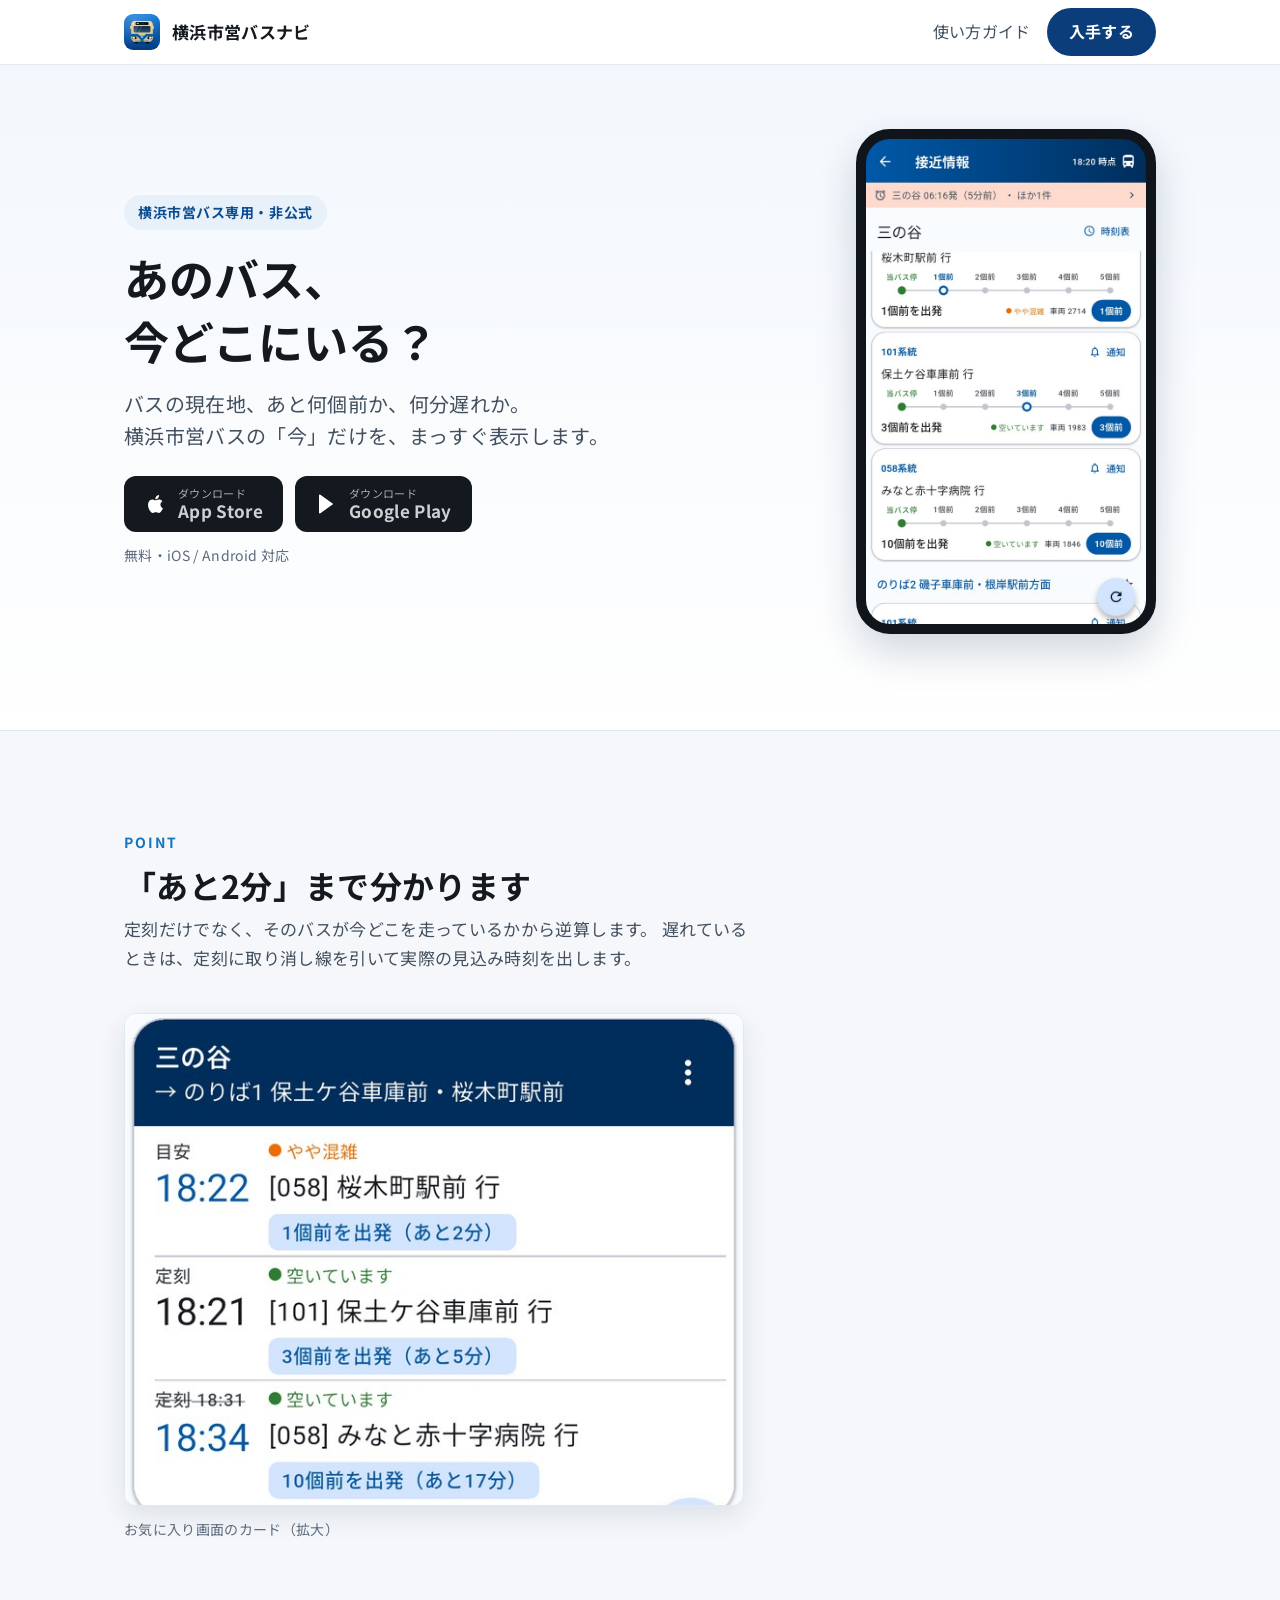
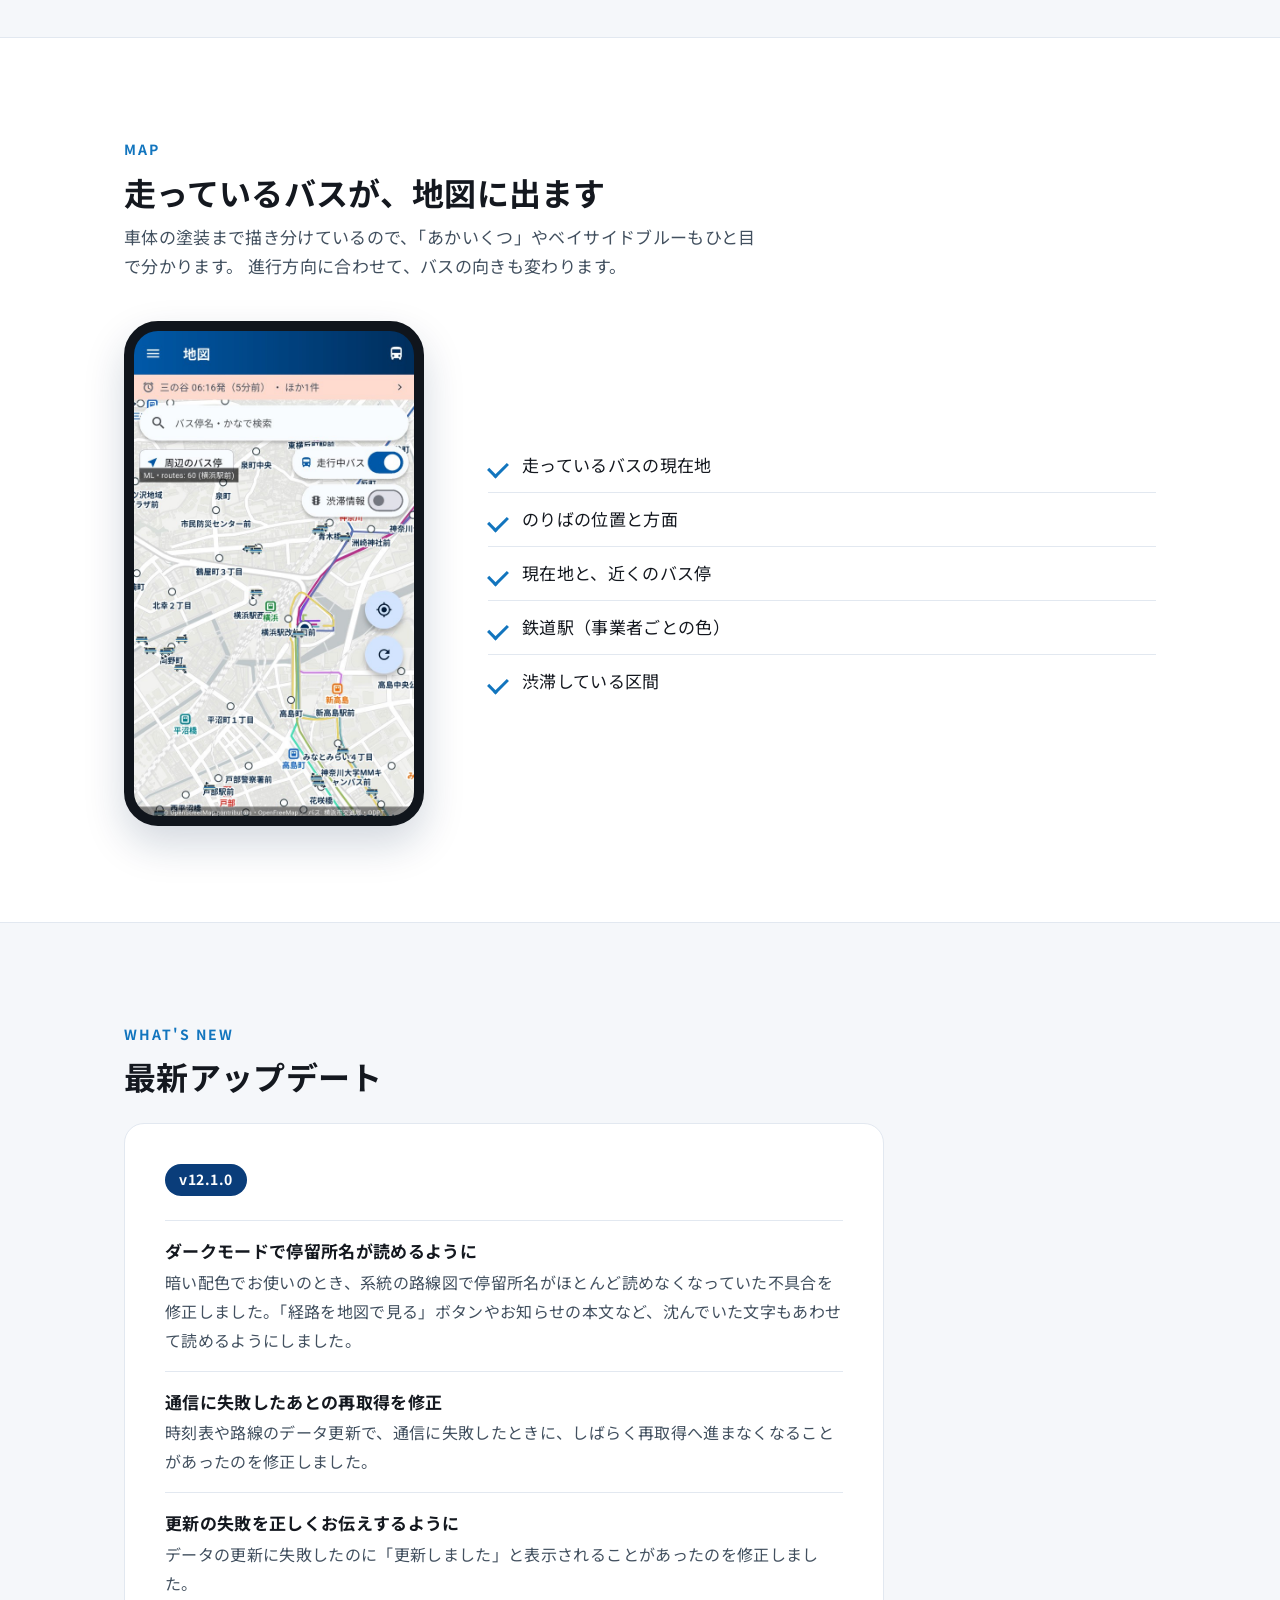
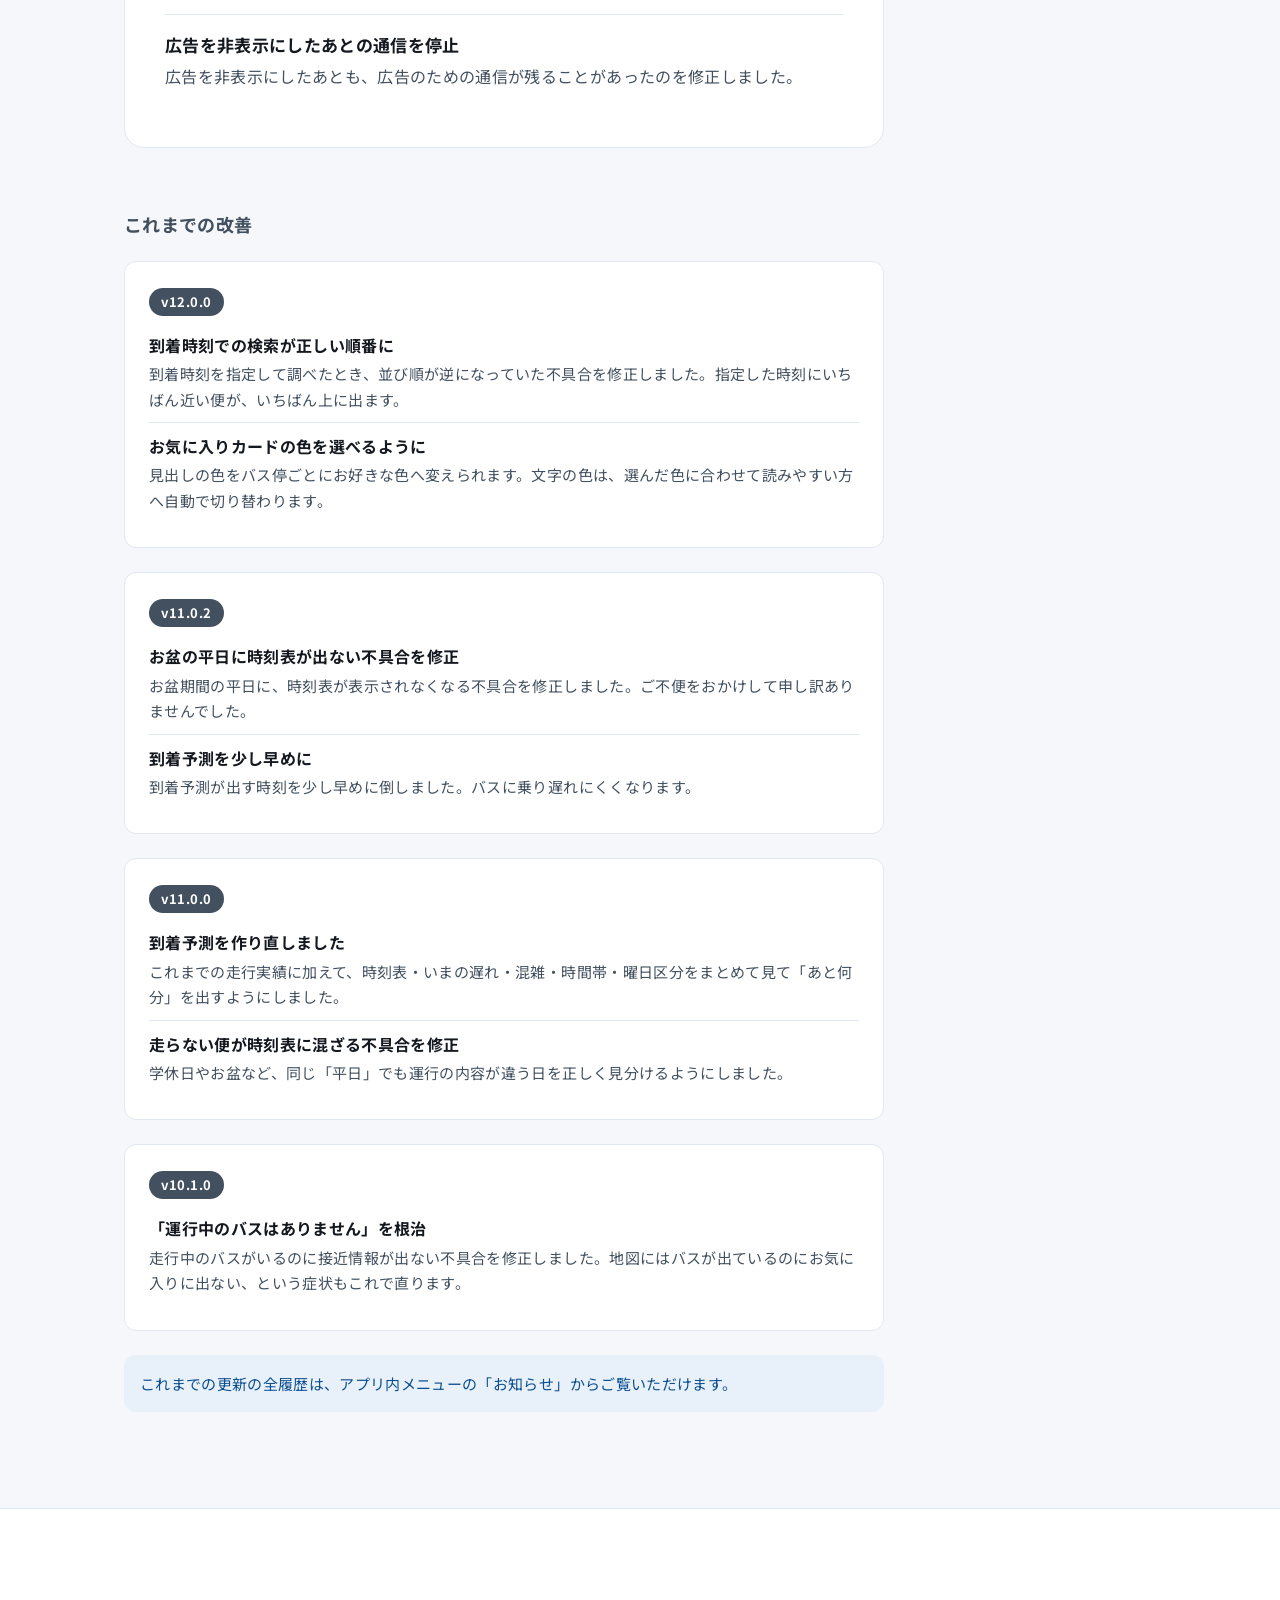
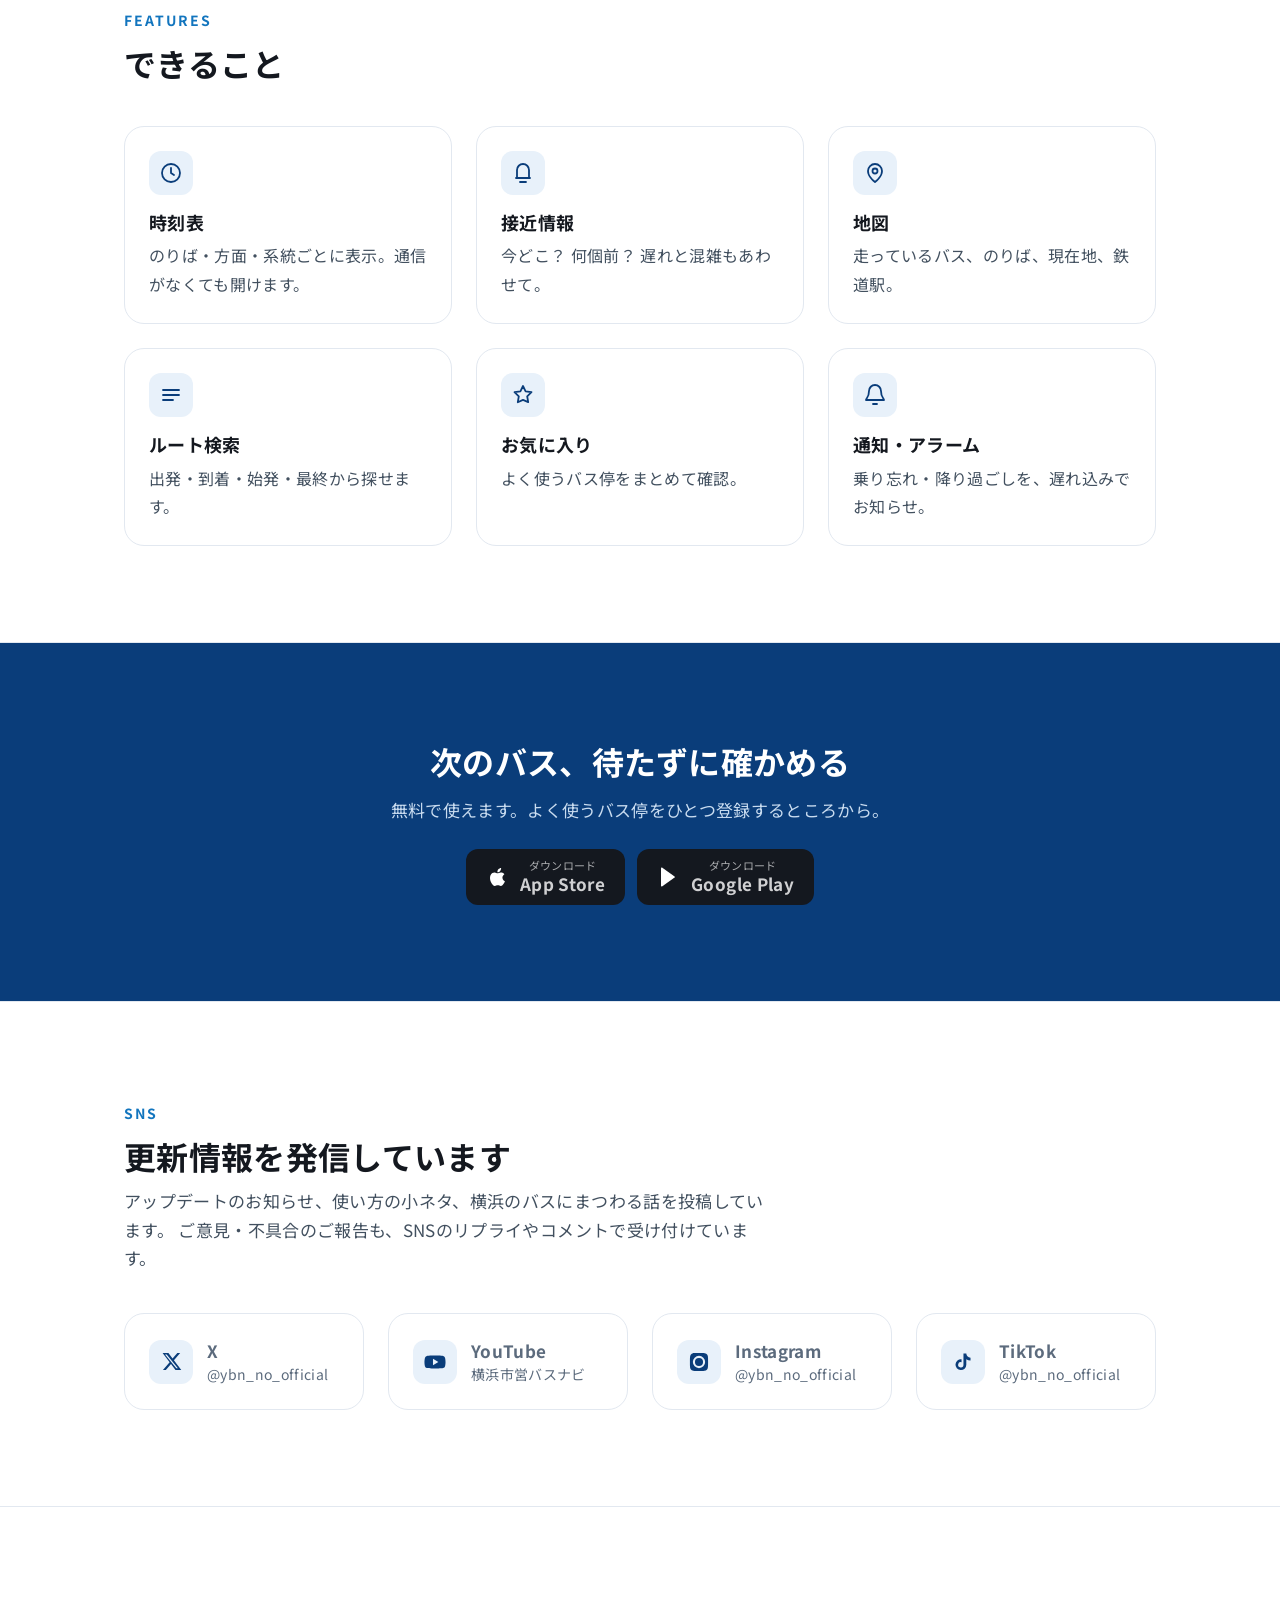
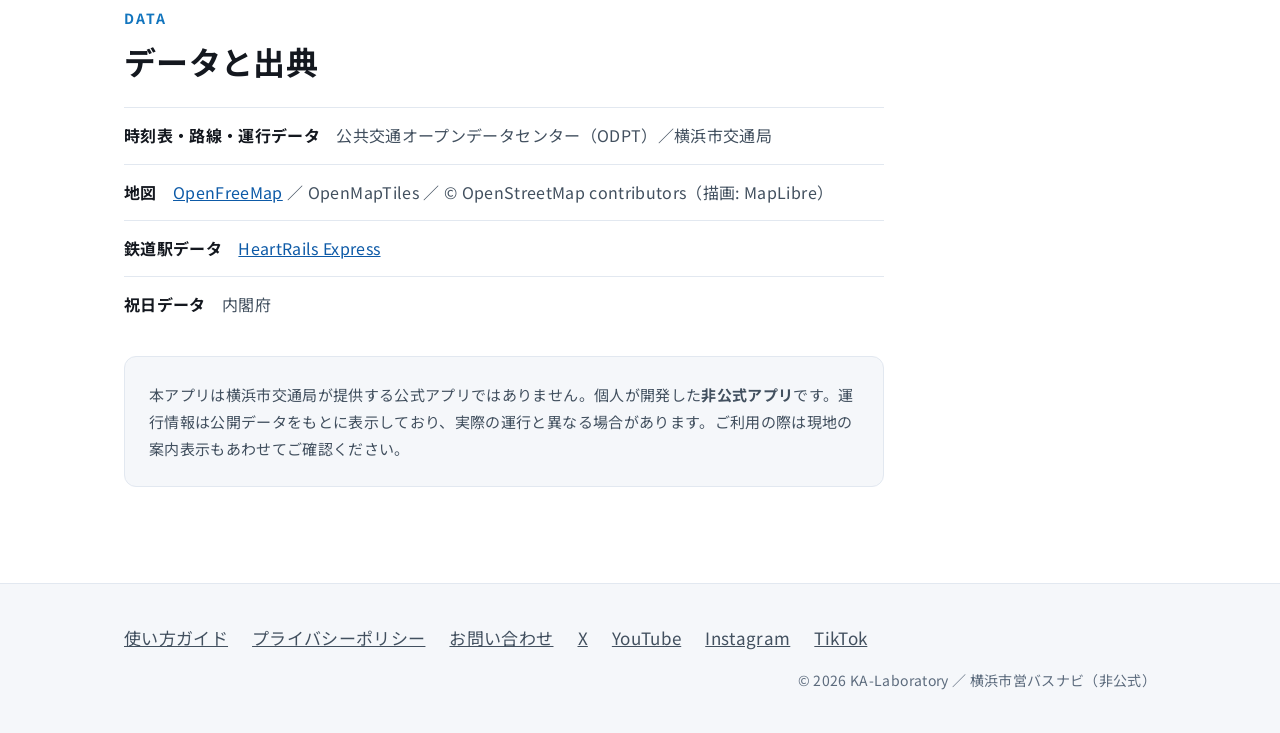
==== index.html @ 85138108 "12.1.0 のお知らせとサイトを更新 - news.json: 12.1.0 のお知らせを追加（id=2026082501）   ダークモードで系統路線図の停留所名が読めなかった件、   通信失敗後" ====
<!DOCTYPE html>
<html lang="ja">
<head>
<meta charset="utf-8">
<meta name="viewport" content="width=device-width, initial-scale=1">
<title>横浜市営バスナビ（非公式）｜時刻表・接近情報・ルート検索</title>
<meta name="description" content="横浜市営バスに特化した非公式バスナビ。バスが今どこにいるか、あと何個前か、何分遅れかがひと目で分かります。時刻表・接近情報・ルート検索・地図・通知。iOS / Android 対応・無料。">
<meta name="theme-color" content="#0a3d7a">
<meta property="og:type" content="website">
<meta property="og:title" content="横浜市営バスナビ（非公式）">
<meta property="og:description" content="バスが今どこにいるか、あと何個前か、何分遅れか。横浜市営バスに特化した非公式バスナビ。">
<meta property="og:image" content="https://ka-laboratory.github.io/icon.png">
<meta property="og:url" content="https://ka-laboratory.github.io/">
<meta name="twitter:card" content="summary_large_image">
<meta name="twitter:site" content="@ybn_no_official">
<meta name="twitter:title" content="横浜市営バスナビ（非公式）">
<meta name="twitter:description" content="バスが今どこにいるか、あと何個前か、何分遅れか。横浜市営バスに特化した非公式バスナビ。">
<meta name="twitter:image" content="https://ka-laboratory.github.io/icon.png">
<link rel="icon" href="icon.png">
<link rel="preconnect" href="https://fonts.googleapis.com">
<link rel="preconnect" href="https://fonts.gstatic.com" crossorigin>
<link href="https://fonts.googleapis.com/css2?family=Noto+Sans+JP:wght@400;700&display=swap" rel="stylesheet">
<style>
:root{
  --navy:#0a3d7a; --navy-d:#062a56; --blue:#1275be; --blue-l:#e8f1fa;
  --cream:#ecdeb6; --amber:#c47a10;
  /* --ink-3 は 14px の補助テキストに使う。#6b7a8c だと薄い背景の上で
     コントラスト比 4.09〜4.39 にしかならず WCAG AA(4.5:1) を満たさなかった。 */
  --ink:#14181f; --ink-2:#42505f; --ink-3:#5c6b7d;
  --bg:#ffffff; --bg-2:#f5f7fa; --line:#e2e8f0;
  --s1:8px; --s2:16px; --s3:24px; --s4:40px; --s5:64px; --s6:96px;
  --r:12px; --r-lg:20px;
  --wrap:1080px;
}
*{box-sizing:border-box;}
html{-webkit-text-size-adjust:100%;}
body{
  margin:0; background:var(--bg); color:var(--ink);
  font-family:'Noto Sans JP',-apple-system,BlinkMacSystemFont,'Hiragino Sans','Yu Gothic UI',sans-serif;
  font-size:17px; line-height:1.7; letter-spacing:.02em;
  font-feature-settings:'palt' 0;
}
img{max-width:100%; height:auto; display:block;}
a{color:#0d5aa7;}
.wrap{max-width:var(--wrap); margin-inline:auto; padding-inline:var(--s3);}
.skip{position:absolute; left:-9999px;}
.skip:focus{left:8px; top:8px; z-index:99; background:#fff; padding:12px 16px; border-radius:8px;}

h1,h2,h3{line-height:1.4; letter-spacing:.01em; margin:0;}
h2{font-size:32px;}
h3{font-size:20px; letter-spacing:.02em;}
p{margin:0;}
.lede{color:var(--ink-2); font-size:17px;}
.eyebrow{
  display:inline-block; font-size:14px; font-weight:700; letter-spacing:.14em;
  color:var(--blue); margin-bottom:var(--s1);
}
section{padding-block:var(--s6);}
section+section{border-top:1px solid var(--line);}

/* header */
.bar{
  position:sticky; top:0; z-index:50; background:rgba(255,255,255,.92);
  backdrop-filter:saturate(180%) blur(12px); border-bottom:1px solid var(--line);
}
.bar .wrap{display:flex; align-items:center; gap:12px; height:64px;}
.bar img{width:36px; height:36px; border-radius:9px;}
.bar b{font-size:17px; letter-spacing:.02em;}
.bar nav{margin-left:auto; display:flex; align-items:center; gap:var(--s2);}
/* :not(.btn) が要る。これが無いと `.bar nav a`（詳細度0,1,2）が
   `.btn`（0,1,0）に勝ってしまい、ボタンの文字が灰色になって
   濃紺の上でコントラスト比1.6:1まで落ちる（読めない＝無効に見える）。 */
.bar nav a:not(.btn){color:var(--ink-2); text-decoration:none; font-size:16px;}
.bar nav a:not(.btn):hover{text-decoration:underline;}
.btn{
  display:inline-flex; align-items:center; justify-content:center; gap:8px;
  min-height:48px; padding:0 22px; border-radius:999px;
  background:var(--navy); color:#fff; text-decoration:none;
  font-weight:700; font-size:16px; letter-spacing:.02em;
}
.btn:hover{background:var(--navy-d);}
.btn.ghost{background:#fff; color:var(--navy); border:2px solid var(--navy);}
.btn.ghost:hover{background:var(--blue-l);}

/* hero */
.hero{background:linear-gradient(180deg,#f3f7fc 0%,#ffffff 100%); padding-block:var(--s5) var(--s6);}
.hero .wrap{display:grid; grid-template-columns:1fr 300px; gap:var(--s5); align-items:center;}
.hero h1{font-size:45px; letter-spacing:0; margin-bottom:var(--s2);}
.hero .sub{font-size:20px; color:var(--ink-2); line-height:1.6;}
.tag{
  display:inline-block; margin-bottom:var(--s2); padding:6px 14px; border-radius:999px;
  background:var(--blue-l); color:#0b4d8f; font-size:14px; font-weight:700; letter-spacing:.04em;
}
.cta{display:flex; flex-wrap:wrap; gap:12px; margin-top:var(--s3);}
.store{
  display:inline-flex; align-items:center; gap:10px; min-height:56px; padding:0 20px;
  background:var(--ink); color:#fff; border-radius:12px; text-decoration:none;
}
.store svg{width:24px; height:24px; fill:currentColor; flex:none;}
.store span{display:block; font-size:11px; opacity:.8; line-height:1.2;}
.store strong{display:block; font-size:17px; line-height:1.3; letter-spacing:.02em;}
.free{margin-top:12px; color:var(--ink-3); font-size:14px;}

/* phone */
.phone{
  border:10px solid #10151c; border-radius:34px; overflow:hidden;
  box-shadow:0 18px 40px rgba(10,40,80,.18); background:#10151c;
}
.phone img{width:100%;}

/* proof (card close-up) */
.proof{background:var(--bg-2);}
.card-shot{margin:var(--s4) 0 0; max-width:620px;}
.card-shot img{border-radius:var(--r); border:1px solid var(--line); box-shadow:0 10px 28px rgba(10,40,80,.10);}
.card-shot figcaption{margin-top:12px; color:var(--ink-3); font-size:14px;}

/* map row */
.map-row{display:grid; grid-template-columns:300px 1fr; gap:var(--s5); align-items:center; margin-top:var(--s4);}
.ticks{margin:0; padding:0; list-style:none;}
.ticks li{position:relative; padding:12px 0 12px 34px; border-bottom:1px solid var(--line); font-size:17px;}
.ticks li:last-child{border-bottom:0;}
.ticks li::before{
  content:''; position:absolute; left:4px; top:19px; width:9px; height:16px;
  border-right:3px solid var(--blue); border-bottom:3px solid var(--blue);
  transform:rotate(45deg);
}

/* new */
.new{background:var(--bg-2);}
.new .card{
  background:#fff; border:1px solid var(--line); border-radius:var(--r-lg);
  padding:var(--s4); max-width:760px;
}
.ver{
  display:inline-block; background:var(--navy); color:#fff; border-radius:999px;
  padding:4px 14px; font-size:14px; font-weight:700; letter-spacing:.04em;
}
.new ul{margin:var(--s3) 0 0; padding:0; list-style:none;}
.new li{padding:var(--s2) 0; border-top:1px solid var(--line);}
.new li b{display:block; font-size:17px; margin-bottom:2px;}
.new li span{color:var(--ink-2); font-size:16px;}
.note{
  margin-top:var(--s3); padding:var(--s2); border-radius:var(--r);
  background:var(--blue-l); color:#0b4d8f; font-size:15px; line-height:1.7;
}

/* past releases — 最新より一段弱く見せる（余白と文字サイズで階層をつくる） */
.past-h{margin:var(--s5) 0 var(--s3); font-size:18px; color:var(--ink-2);}
.past{display:grid; gap:var(--s3); max-width:760px;}
.past-item{background:#fff; border:1px solid var(--line); border-radius:var(--r); padding:var(--s3);}
.ver-sm{font-size:13px; padding:3px 12px; background:var(--ink-2);}
.past ul{margin:var(--s2) 0 0; padding:0; list-style:none;}
.past li{padding:10px 0; border-top:1px solid var(--line);}
.past li:first-child{border-top:0; padding-top:0;}
.past li b{display:block; font-size:16px;}
.past li span{display:block; color:var(--ink-2); font-size:15px; line-height:1.7; margin-top:2px;}

/* features */
.feats{display:grid; grid-template-columns:repeat(3,1fr); gap:var(--s3); margin-top:var(--s4);}
.feat{border:1px solid var(--line); border-radius:var(--r-lg); padding:var(--s3);}
.feat .ic{
  width:44px; height:44px; border-radius:12px; background:var(--blue-l);
  display:grid; place-items:center; margin-bottom:12px;
}
.feat svg{width:24px; height:24px; fill:none; stroke:var(--navy); stroke-width:1.8;
  stroke-linecap:round; stroke-linejoin:round;}
.feat b{display:block; font-size:18px; margin-bottom:4px;}
.feat span{color:var(--ink-2); font-size:16px; line-height:1.7;}

/* sns — auto-fit にしてあるので専用のメディアクエリは要らない
   （4→2→1 列に自然に折り返す）。 */
.sns{
  display:grid; grid-template-columns:repeat(auto-fit,minmax(230px,1fr));
  gap:var(--s3); margin-top:var(--s4);
}
.sns a{
  display:flex; align-items:center; gap:14px; min-height:88px;
  border:1px solid var(--line); border-radius:var(--r-lg); padding:var(--s3);
  background:#fff; text-decoration:none; color:var(--ink);
}
.sns a:hover{background:var(--blue-l); border-color:var(--navy);}
.sns .ic{
  width:44px; height:44px; border-radius:12px; background:var(--blue-l);
  display:grid; place-items:center; flex:none;
}
.sns a:hover .ic{background:#fff;}
.sns svg{width:22px; height:22px; fill:var(--navy);}
.sns b{display:block; font-size:17px; letter-spacing:.02em;}
.sns span{display:block; color:var(--ink-3); font-size:14px; line-height:1.5;}

/* closing cta */
.closing{background:var(--navy); color:#fff; text-align:center;}
.closing h2{font-size:32px;}
.closing .lede{color:#c9dcf0;}

/* data */
.data ul{margin:var(--s3) 0 0; padding:0; list-style:none; max-width:760px;}
.data li{padding:14px 0; border-top:1px solid var(--line); color:var(--ink-2); font-size:16px;}
.data li b{color:var(--ink); font-weight:700;}

.disclaimer{
  margin-top:var(--s3); padding:var(--s3); border-radius:var(--r);
  border:1px solid var(--line); background:var(--bg-2);
  color:var(--ink-2); font-size:15px; line-height:1.8; max-width:760px;
}
footer{background:var(--bg-2); border-top:1px solid var(--line); padding-block:var(--s4);}
footer .wrap{display:flex; flex-wrap:wrap; gap:var(--s2) var(--s3); align-items:center;}
footer a{color:var(--ink-2);}
footer small{color:var(--ink-3); margin-left:auto; font-size:14px;}

@media (max-width:860px){
  body{font-size:16px;}
  h2{font-size:26px;}
  section{padding-block:var(--s5);}
  .hero .wrap{grid-template-columns:1fr; gap:var(--s4);}
  .hero h1{font-size:32px;}
  .hero .sub{font-size:17px;}
  .hero .phone{max-width:280px; margin-inline:auto;}
  .feats{grid-template-columns:1fr;}
  .map-row{grid-template-columns:1fr; gap:var(--s3);}
  .map-row .phone{max-width:280px; margin-inline:auto;}
  .bar nav a.hide-sm{display:none;}
  .new .card{padding:var(--s3);}
  footer small{margin-left:0; width:100%;}
}
/* フェードは「JSが動いたときだけ」の上乗せにする。
   最初から opacity:0 にすると、JSが失敗した端末で中身が永久に見えなくなる。 */
@media (prefers-reduced-motion:no-preference){
  html.js .reveal{opacity:0; transform:translateY(12px); transition:opacity .5s ease, transform .5s ease;}
  html.js .reveal.in{opacity:1; transform:none;}
}
</style>
</head>
<body>
<a class="skip" href="#main">本文へ移動</a>

<header class="bar">
  <div class="wrap">
    <img src="icon.png" alt="">
    <b>横浜市営バスナビ</b>
    <nav>
      <a class="hide-sm" href="guide.html">使い方ガイド</a>
      <a class="btn" href="#get">入手する</a>
    </nav>
  </div>
</header>

<main id="main">

<section class="hero">
  <div class="wrap">
    <div>
      <span class="tag">横浜市営バス専用・非公式</span>
      <h1>あのバス、<br>今どこにいる？</h1>
      <p class="sub">バスの現在地、あと何個前か、何分遅れか。<br>横浜市営バスの「今」だけを、まっすぐ表示します。</p>
      <div class="cta" id="get">
        <a class="store" href="https://apps.apple.com/jp/app/id6786124457">
          <svg viewBox="0 0 24 24"><path d="M16.4 12.7c0-2.3 1.9-3.4 2-3.5-1.1-1.6-2.8-1.8-3.4-1.8-1.4-.1-2.8.9-3.5.9s-1.8-.9-3-.8c-1.5 0-2.9.9-3.7 2.3-1.6 2.7-.4 6.8 1.1 9 .8 1.1 1.7 2.3 2.9 2.2 1.2 0 1.6-.7 3-.7s1.8.7 3 .7c1.3 0 2.1-1.1 2.8-2.2.9-1.3 1.3-2.5 1.3-2.6 0 0-2.5-1-2.5-3.5zM14.2 5.9c.6-.8 1-1.9.9-3-.9 0-2.1.6-2.7 1.4-.6.7-1.1 1.8-1 2.9 1 .1 2.1-.5 2.8-1.3z"/></svg>
          <span class="t"><span>ダウンロード</span><strong>App Store</strong></span>
        </a>
        <a class="store" href="https://play.google.com/store/apps/details?id=com.yokohamashieibusnavi.app">
          <svg viewBox="0 0 24 24"><path d="M4 3.2v17.6c0 .5.5.9 1 .6l12.6-8.8c.4-.3.4-.9 0-1.2L5 2.6c-.5-.3-1 .1-1 .6z"/></svg>
          <span class="t"><span>ダウンロード</span><strong>Google Play</strong></span>
        </a>
      </div>
      <p class="free">無料・iOS / Android 対応</p>
    </div>
    <div class="phone">
      <img src="shots/approach_live.jpg" width="640" height="1108" fetchpriority="high"
           alt="接近情報の画面。三の谷バス停に向かう101系統・058系統のバスが、あと何個前かと混雑状況とともに並んでいる。">
    </div>
  </div>
</section>

<section class="proof">
  <div class="wrap">
    <span class="eyebrow">POINT</span>
    <h2>「あと2分」まで分かります</h2>
    <p class="lede" style="margin-top:8px; max-width:640px;">
      定刻だけでなく、そのバスが今どこを走っているかから逆算します。
      遅れているときは、定刻に取り消し線を引いて実際の見込み時刻を出します。
    </p>
    <figure class="card-shot reveal">
      <img src="shots/favorites.jpg" width="640" height="508"
        alt="お気に入りカードの拡大。目安18時22分の桜木町駅前行きは1個前を出発してあと2分、定刻18時31分のみなと赤十字病院行きは取り消し線が引かれ18時34分と表示されている。">
      <figcaption>お気に入り画面のカード（拡大）</figcaption>
    </figure>
  </div>
</section>

<section>
  <div class="wrap">
    <span class="eyebrow">MAP</span>
    <h2>走っているバスが、地図に出ます</h2>
    <p class="lede" style="margin-top:8px; max-width:640px;">
      車体の塗装まで描き分けているので、「あかいくつ」やベイサイドブルーもひと目で分かります。
      進行方向に合わせて、バスの向きも変わります。
    </p>
    <div class="map-row">
      <div class="phone reveal"><img src="shots/map.jpg" width="640" height="1108"
        alt="地図画面。横浜駅からみなとみらい周辺の地図に、走行中の横浜市営バスが車体の塗装つきで並んでいる。"></div>
      <ul class="ticks">
        <li>走っているバスの現在地</li>
        <li>のりばの位置と方面</li>
        <li>現在地と、近くのバス停</li>
        <li>鉄道駅（事業者ごとの色）</li>
        <li>渋滞している区間</li>
      </ul>
    </div>
  </div>
</section>

<section class="new">
  <div class="wrap">
    <span class="eyebrow">WHAT'S NEW</span>
    <h2>最新アップデート</h2>
    <div class="card reveal" style="margin-top:var(--s3);">
      <span class="ver">v12.1.0</span>
      <ul>
        <li><b>ダークモードで停留所名が読めるように</b><span>暗い配色でお使いのとき、系統の路線図で停留所名がほとんど読めなくなっていた不具合を修正しました。「経路を地図で見る」ボタンやお知らせの本文など、沈んでいた文字もあわせて読めるようにしました。</span></li>
        <li><b>通信に失敗したあとの再取得を修正</b><span>時刻表や路線のデータ更新で、通信に失敗したときに、しばらく再取得へ進まなくなることがあったのを修正しました。</span></li>
        <li><b>更新の失敗を正しくお伝えするように</b><span>データの更新に失敗したのに「更新しました」と表示されることがあったのを修正しました。</span></li>
        <li><b>広告を非表示にしたあとの通信を停止</b><span>広告を非表示にしたあとも、広告のための通信が残ることがあったのを修正しました。</span></li>
      </ul>
    </div>

    <h3 class="past-h">これまでの改善</h3>
    <div class="past reveal">
      <div class="past-item">
        <span class="ver ver-sm">v12.0.0</span>
        <ul>
          <li><b>到着時刻での検索が正しい順番に</b><span>到着時刻を指定して調べたとき、並び順が逆になっていた不具合を修正しました。指定した時刻にいちばん近い便が、いちばん上に出ます。</span></li>
          <li><b>お気に入りカードの色を選べるように</b><span>見出しの色をバス停ごとにお好きな色へ変えられます。文字の色は、選んだ色に合わせて読みやすい方へ自動で切り替わります。</span></li>
        </ul>
      </div>
      <div class="past-item">
        <span class="ver ver-sm">v11.0.2</span>
        <ul>
          <li><b>お盆の平日に時刻表が出ない不具合を修正</b><span>お盆期間の平日に、時刻表が表示されなくなる不具合を修正しました。ご不便をおかけして申し訳ありませんでした。</span></li>
          <li><b>到着予測を少し早めに</b><span>到着予測が出す時刻を少し早めに倒しました。バスに乗り遅れにくくなります。</span></li>
        </ul>
      </div>
      <div class="past-item">
        <span class="ver ver-sm">v11.0.0</span>
        <ul>
          <li><b>到着予測を作り直しました</b><span>これまでの走行実績に加えて、時刻表・いまの遅れ・混雑・時間帯・曜日区分をまとめて見て「あと何分」を出すようにしました。</span></li>
          <li><b>走らない便が時刻表に混ざる不具合を修正</b><span>学休日やお盆など、同じ「平日」でも運行の内容が違う日を正しく見分けるようにしました。</span></li>
        </ul>
      </div>
      <div class="past-item">
        <span class="ver ver-sm">v10.1.0</span>
        <ul>
          <li><b>「運行中のバスはありません」を根治</b><span>走行中のバスがいるのに接近情報が出ない不具合を修正しました。地図にはバスが出ているのにお気に入りに出ない、という症状もこれで直ります。</span></li>
        </ul>
      </div>
    </div>
    <p class="note" style="max-width:760px;">これまでの更新の全履歴は、アプリ内メニューの「お知らせ」からご覧いただけます。</p>
  </div>
</section>

<section>
  <div class="wrap">
    <span class="eyebrow">FEATURES</span>
    <h2>できること</h2>
    <div class="feats">
      <div class="feat reveal"><div class="ic"><svg viewBox="0 0 24 24"><circle cx="12" cy="12" r="9"/><path d="M12 7v5l3 2"/></svg></div><b>時刻表</b><span>のりば・方面・系統ごとに表示。通信がなくても開けます。</span></div>
      <div class="feat reveal"><div class="ic"><svg viewBox="0 0 24 24"><path d="M5 17h14M6 17V9a6 6 0 0 1 12 0v8M9 21h6"/></svg></div><b>接近情報</b><span>今どこ？ 何個前？ 遅れと混雑もあわせて。</span></div>
      <div class="feat reveal"><div class="ic"><svg viewBox="0 0 24 24"><path d="M12 21s-7-5.2-7-11a7 7 0 0 1 14 0c0 5.8-7 11-7 11z"/><circle cx="12" cy="10" r="2.5"/></svg></div><b>地図</b><span>走っているバス、のりば、現在地、鉄道駅。</span></div>
      <div class="feat reveal"><div class="ic"><svg viewBox="0 0 24 24"><path d="M4 7h16M4 12h16M4 17h10"/></svg></div><b>ルート検索</b><span>出発・到着・始発・最終から探せます。</span></div>
      <div class="feat reveal"><div class="ic"><svg viewBox="0 0 24 24"><path d="M12 3l2.6 5.3 5.9.9-4.3 4.1 1 5.8L12 16.9 6.8 19.2l1-5.8L3.5 9.2l5.9-.9z"/></svg></div><b>お気に入り</b><span>よく使うバス停をまとめて確認。</span></div>
      <div class="feat reveal"><div class="ic"><svg viewBox="0 0 24 24"><path d="M18 8a6 6 0 1 0-12 0c0 7-3 7-3 9h18c0-2-3-2-3-9M10 21h4"/></svg></div><b>通知・アラーム</b><span>乗り忘れ・降り過ごしを、遅れ込みでお知らせ。</span></div>
    </div>
  </div>
</section>

<section class="closing">
  <div class="wrap">
    <h2>次のバス、待たずに確かめる</h2>
    <p class="lede" style="margin-top:12px;">無料で使えます。よく使うバス停をひとつ登録するところから。</p>
    <div class="cta" style="justify-content:center; margin-top:var(--s3);">
      <a class="store" href="https://apps.apple.com/jp/app/id6786124457">
        <svg viewBox="0 0 24 24"><path d="M16.4 12.7c0-2.3 1.9-3.4 2-3.5-1.1-1.6-2.8-1.8-3.4-1.8-1.4-.1-2.8.9-3.5.9s-1.8-.9-3-.8c-1.5 0-2.9.9-3.7 2.3-1.6 2.7-.4 6.8 1.1 9 .8 1.1 1.7 2.3 2.9 2.2 1.2 0 1.6-.7 3-.7s1.8.7 3 .7c1.3 0 2.1-1.1 2.8-2.2.9-1.3 1.3-2.5 1.3-2.6 0 0-2.5-1-2.5-3.5zM14.2 5.9c.6-.8 1-1.9.9-3-.9 0-2.1.6-2.7 1.4-.6.7-1.1 1.8-1 2.9 1 .1 2.1-.5 2.8-1.3z"/></svg>
        <span class="t"><span>ダウンロード</span><strong>App Store</strong></span>
      </a>
      <a class="store" href="https://play.google.com/store/apps/details?id=com.yokohamashieibusnavi.app">
        <svg viewBox="0 0 24 24"><path d="M4 3.2v17.6c0 .5.5.9 1 .6l12.6-8.8c.4-.3.4-.9 0-1.2L5 2.6c-.5-.3-1 .1-1 .6z"/></svg>
        <span class="t"><span>ダウンロード</span><strong>Google Play</strong></span>
      </a>
    </div>
  </div>
</section>

<section>
  <div class="wrap">
    <span class="eyebrow">SNS</span>
    <h2>更新情報を発信しています</h2>
    <p class="lede" style="margin-top:8px; max-width:640px;">
      アップデートのお知らせ、使い方の小ネタ、横浜のバスにまつわる話を投稿しています。
      ご意見・不具合のご報告も、SNSのリプライやコメントで受け付けています。
    </p>
    <div class="sns reveal">
      <a href="https://x.com/ybn_no_official" rel="me noopener">
        <span class="ic"><svg viewBox="0 0 24 24" aria-hidden="true"><path d="M18.9 2.3h3.1l-6.8 7.8 8 10.6h-6.3l-4.9-6.4-5.6 6.4H3.2l7.3-8.4L2.8 2.3h6.4l4.5 5.9 5.2-5.9zm-1.1 16.4h1.7L7.3 3.9H5.5l12.3 14.8z"/></svg></span>
        <span><b>X</b><span>@ybn_no_official</span></span>
      </a>
      <a href="https://www.youtube.com/channel/UC0FF5myMKuXSec-K3IkFAyA" rel="noopener">
        <span class="ic"><svg viewBox="0 0 24 24" aria-hidden="true"><path d="M23 7.5a2.9 2.9 0 0 0-2-2.1C19.1 4.9 12 4.9 12 4.9s-7.1 0-8.9.5A2.9 2.9 0 0 0 1 7.5C.5 9.4.5 12 .5 12s0 2.6.5 4.5a2.9 2.9 0 0 0 2.1 2.1c1.8.5 8.9.5 8.9.5s7.1 0 8.9-.5a2.9 2.9 0 0 0 2.1-2.1c.5-1.9.5-4.5.5-4.5s0-2.6-.5-4.5zM9.8 15.5v-7l5.9 3.5-5.9 3.5z"/></svg></span>
        <span><b>YouTube</b><span>横浜市営バスナビ</span></span>
      </a>
      <a href="https://www.instagram.com/ybn_no_official/" rel="noopener">
        <span class="ic"><svg viewBox="0 0 24 24" aria-hidden="true"><path d="M12 2.2c3.2 0 3.6 0 4.9.1 1.2.1 1.8.2 2.2.4.6.2 1 .5 1.4.9.4.4.7.8.9 1.4.2.4.4 1 .4 2.2.1 1.3.1 1.7.1 4.8s0 3.5-.1 4.8c-.1 1.2-.2 1.8-.4 2.2-.2.6-.5 1-.9 1.4-.4.4-.8.7-1.4.9-.4.2-1 .4-2.2.4-1.3.1-1.7.1-4.9.1s-3.6 0-4.9-.1c-1.2-.1-1.8-.2-2.2-.4-.6-.2-1-.5-1.4-.9-.4-.4-.7-.8-.9-1.4-.2-.4-.4-1-.4-2.2-.1-1.3-.1-1.7-.1-4.8s0-3.5.1-4.8c.1-1.2.2-1.8.4-2.2.2-.6.5-1 .9-1.4.4-.4.8-.7 1.4-.9.4-.2 1-.4 2.2-.4 1.3-.1 1.7-.1 4.9-.1zm0 3.1A6.7 6.7 0 1 0 18.7 12 6.7 6.7 0 0 0 12 5.3zm0 11.1A4.4 4.4 0 1 1 16.4 12 4.4 4.4 0 0 1 12 16.4zm6.9-11.3a1.6 1.6 0 1 1-1.6-1.6 1.6 1.6 0 0 1 1.6 1.6z"/></svg></span>
        <span><b>Instagram</b><span>@ybn_no_official</span></span>
      </a>
      <a href="https://www.tiktok.com/@ybn_no_official" rel="noopener">
        <span class="ic"><svg viewBox="0 0 24 24" aria-hidden="true"><path d="M16.8 5.6a4.9 4.9 0 0 1-1.2-2.9h-3.1v12.4a2.9 2.9 0 1 1-2.1-2.8V9.1a5.9 5.9 0 1 0 5.2 5.9V9a7.8 7.8 0 0 0 4.6 1.4V7.3a4.9 4.9 0 0 1-3.4-1.7z"/></svg></span>
        <span><b>TikTok</b><span>@ybn_no_official</span></span>
      </a>
    </div>
  </div>
</section>

<section class="data">
  <div class="wrap">
    <span class="eyebrow">DATA</span>
    <h2>データと出典</h2>
    <ul>
      <li><b>時刻表・路線・運行データ</b>　公共交通オープンデータセンター（ODPT）／横浜市交通局</li>
      <li><b>地図</b>　<a href="https://openfreemap.org/">OpenFreeMap</a> ／ OpenMapTiles ／ © OpenStreetMap contributors（描画: MapLibre）</li>
      <li><b>鉄道駅データ</b>　<a href="https://express.heartrails.com/">HeartRails Express</a></li>
      <li><b>祝日データ</b>　内閣府</li>
    </ul>
    <p class="disclaimer">本アプリは横浜市交通局が提供する公式アプリではありません。個人が開発した<b>非公式アプリ</b>です。運行情報は公開データをもとに表示しており、実際の運行と異なる場合があります。ご利用の際は現地の案内表示もあわせてご確認ください。</p>
  </div>
</section>

</main>

<footer>
  <div class="wrap">
    <a href="guide.html">使い方ガイド</a>
    <a href="privacy.html">プライバシーポリシー</a>
    <a href="mailto:yokohamashiei.bus.navi@gmail.com">お問い合わせ</a>
    <a href="https://x.com/ybn_no_official" rel="me noopener">X</a>
    <a href="https://www.youtube.com/channel/UC0FF5myMKuXSec-K3IkFAyA" rel="noopener">YouTube</a>
    <a href="https://www.instagram.com/ybn_no_official/" rel="noopener">Instagram</a>
    <a href="https://www.tiktok.com/@ybn_no_official" rel="noopener">TikTok</a>
    <small>© 2026 KA-Laboratory ／ 横浜市営バスナビ（非公式）</small>
  </div>
</footer>

<script>
// フェードは上乗せの演出。IntersectionObserver が使えない/動きを減らす設定の
// 環境では、何もせずそのまま表示する（中身が見えなくならないことを優先）。
(function () {
  var reduce = window.matchMedia('(prefers-reduced-motion: reduce)').matches;
  if (reduce || !('IntersectionObserver' in window)) return;
  document.documentElement.classList.add('js');
  var io = new IntersectionObserver(function (es) {
    es.forEach(function (e) {
      if (e.isIntersecting) { e.target.classList.add('in'); io.unobserve(e.target); }
    });
  }, { rootMargin: '0px 0px -10% 0px' });
  document.querySelectorAll('.reveal').forEach(function (el) { io.observe(el); });
})();
</script>
</body>
</html>
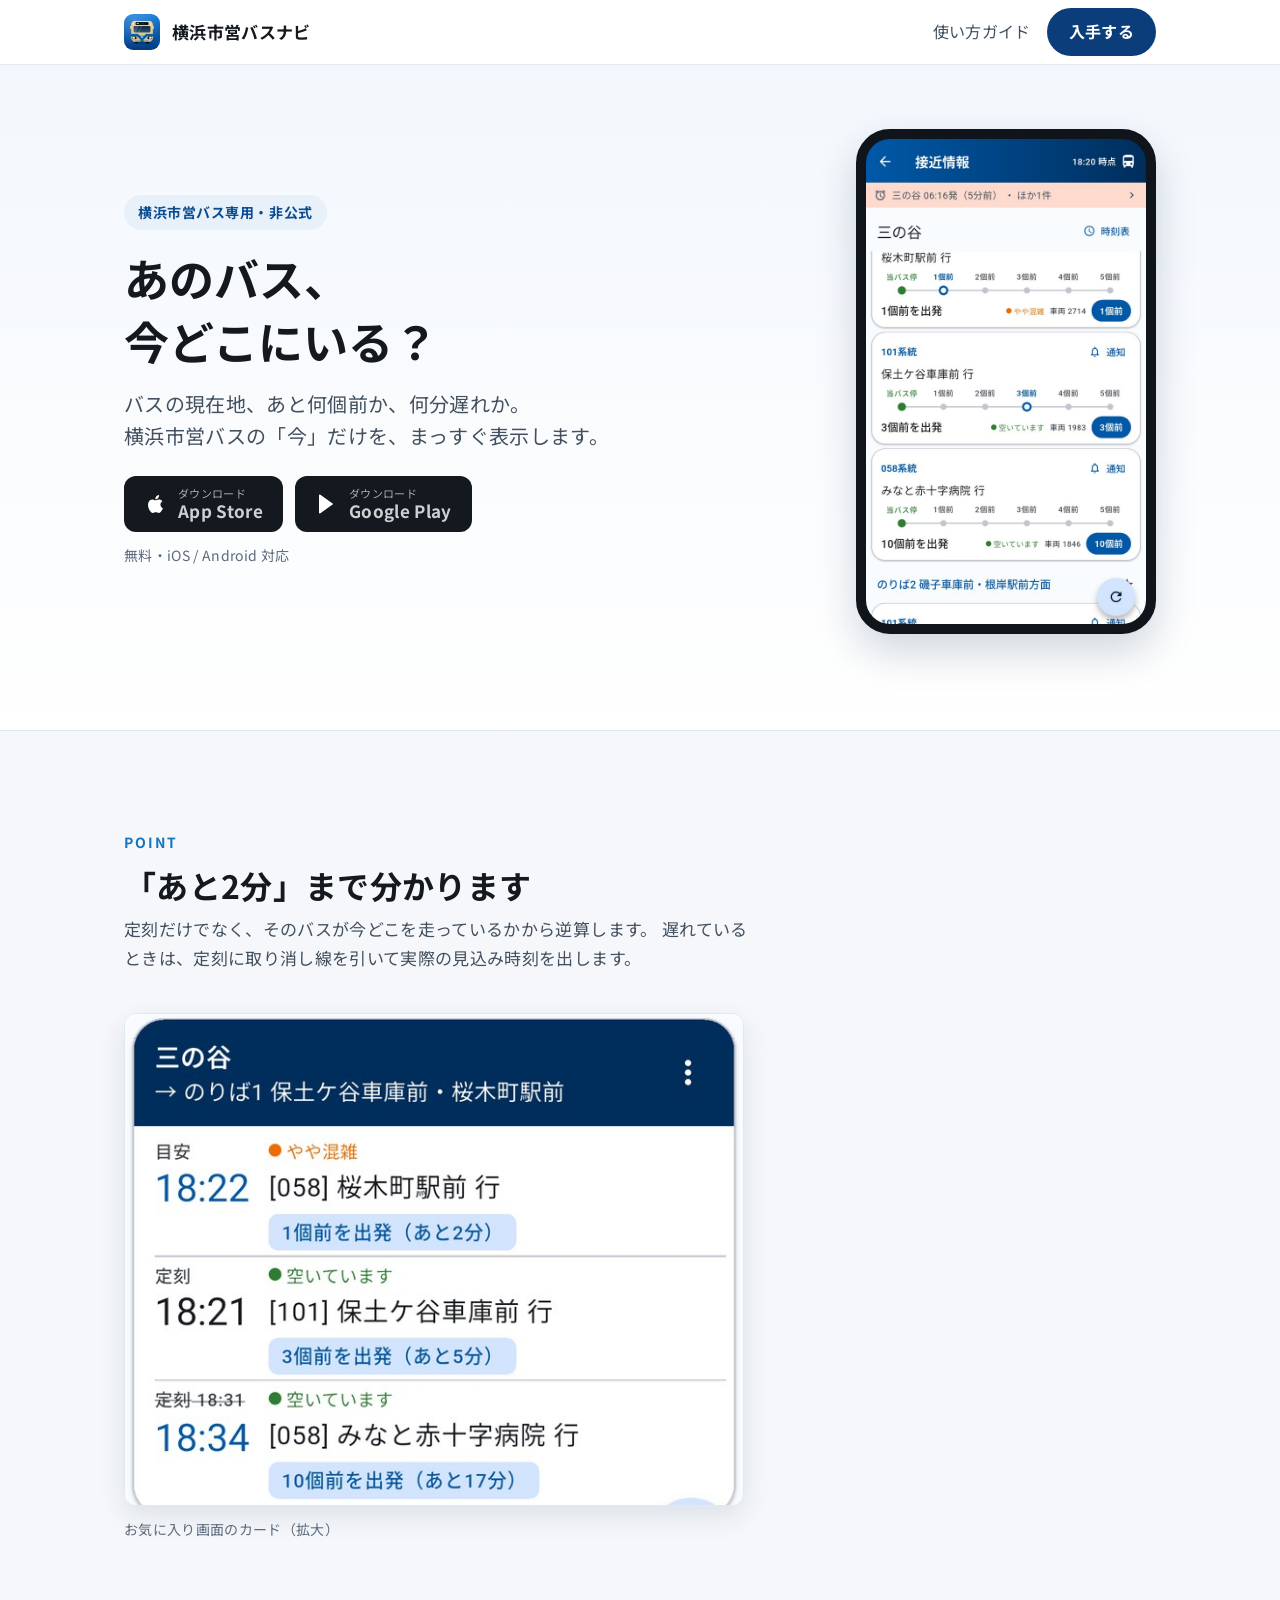
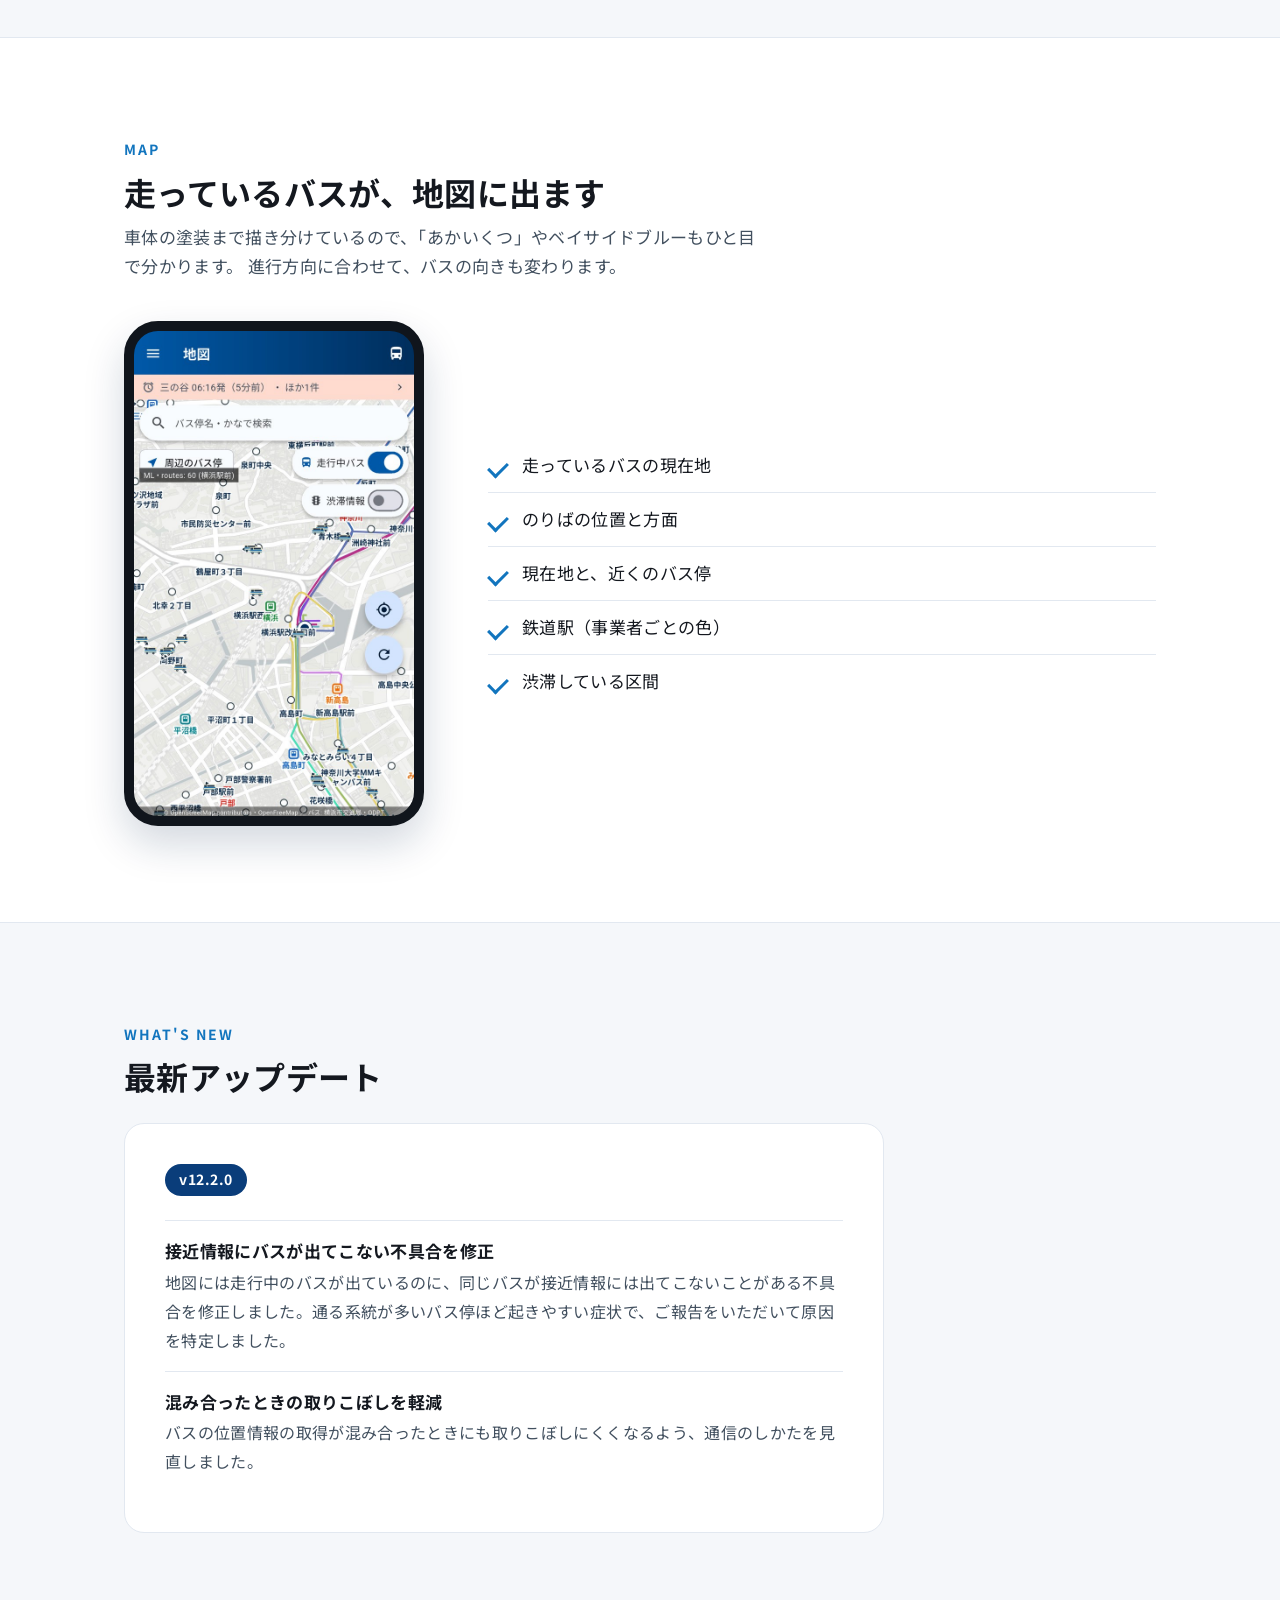
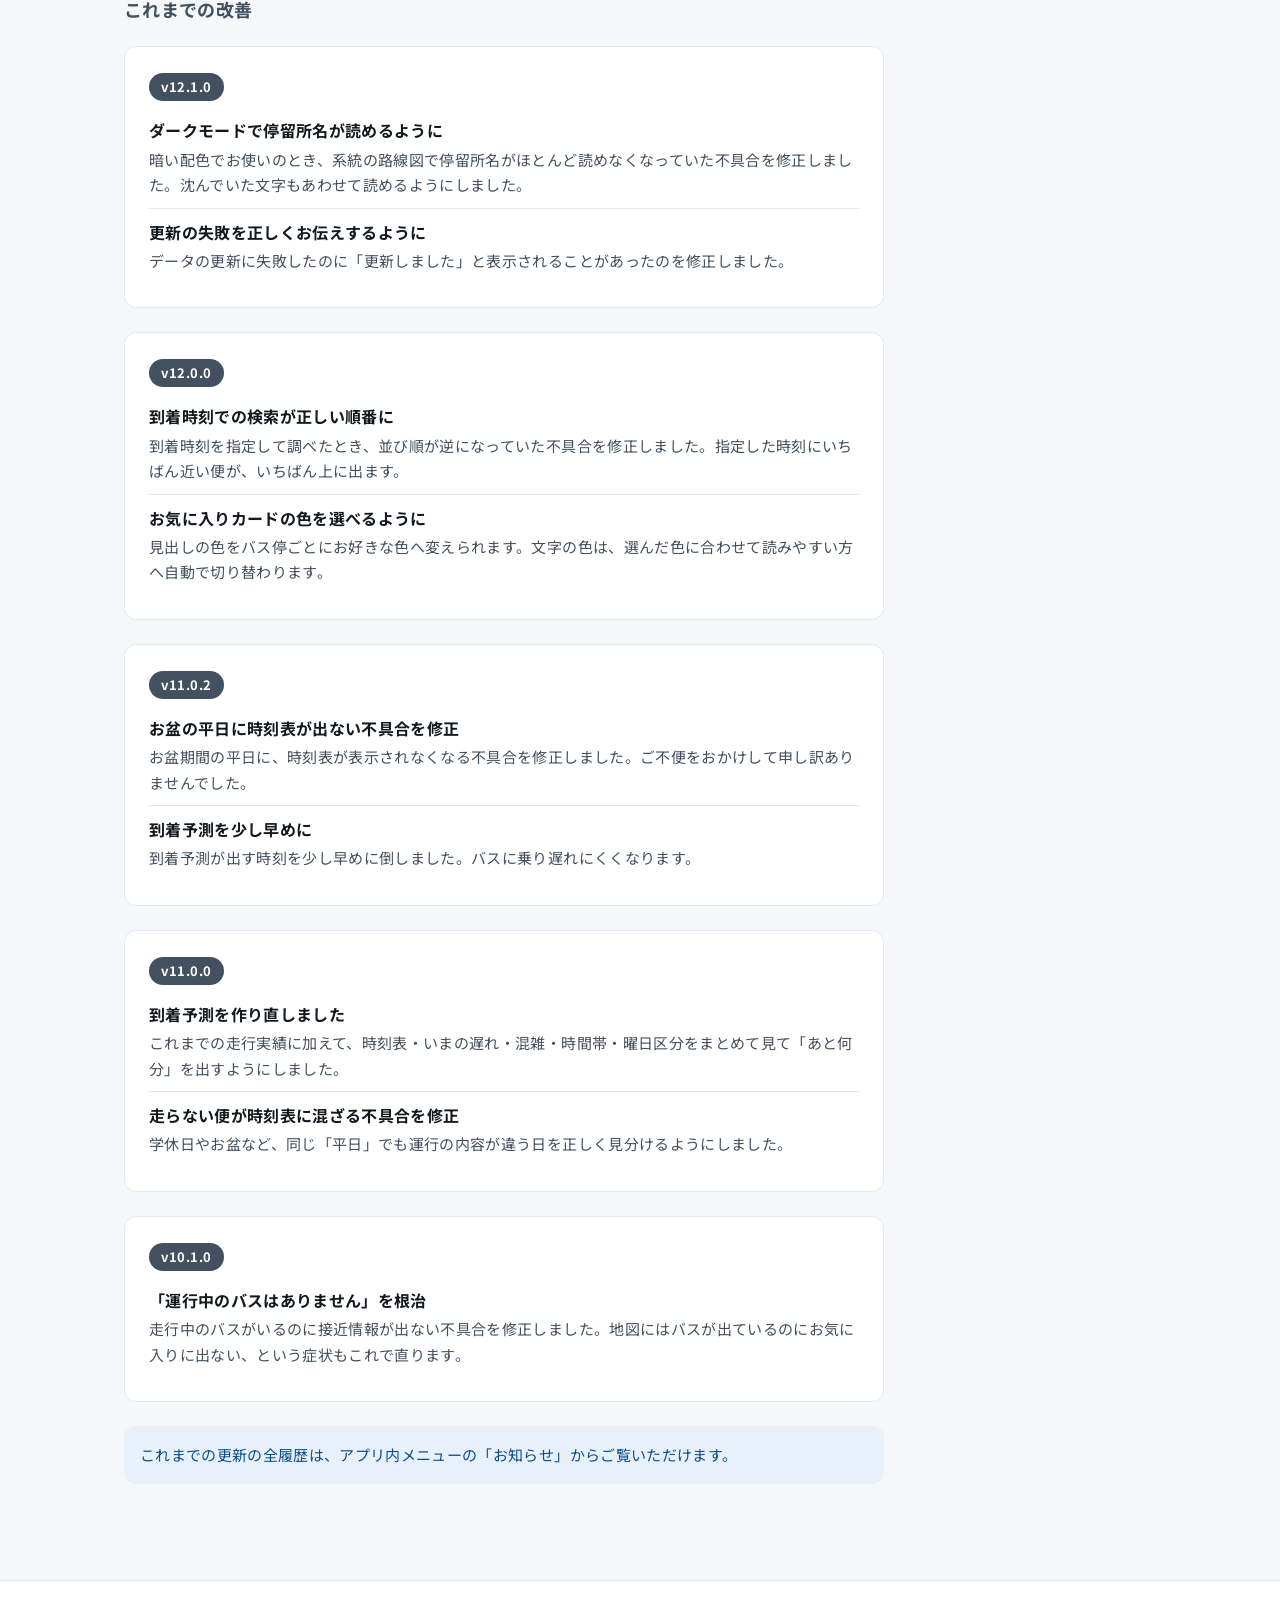
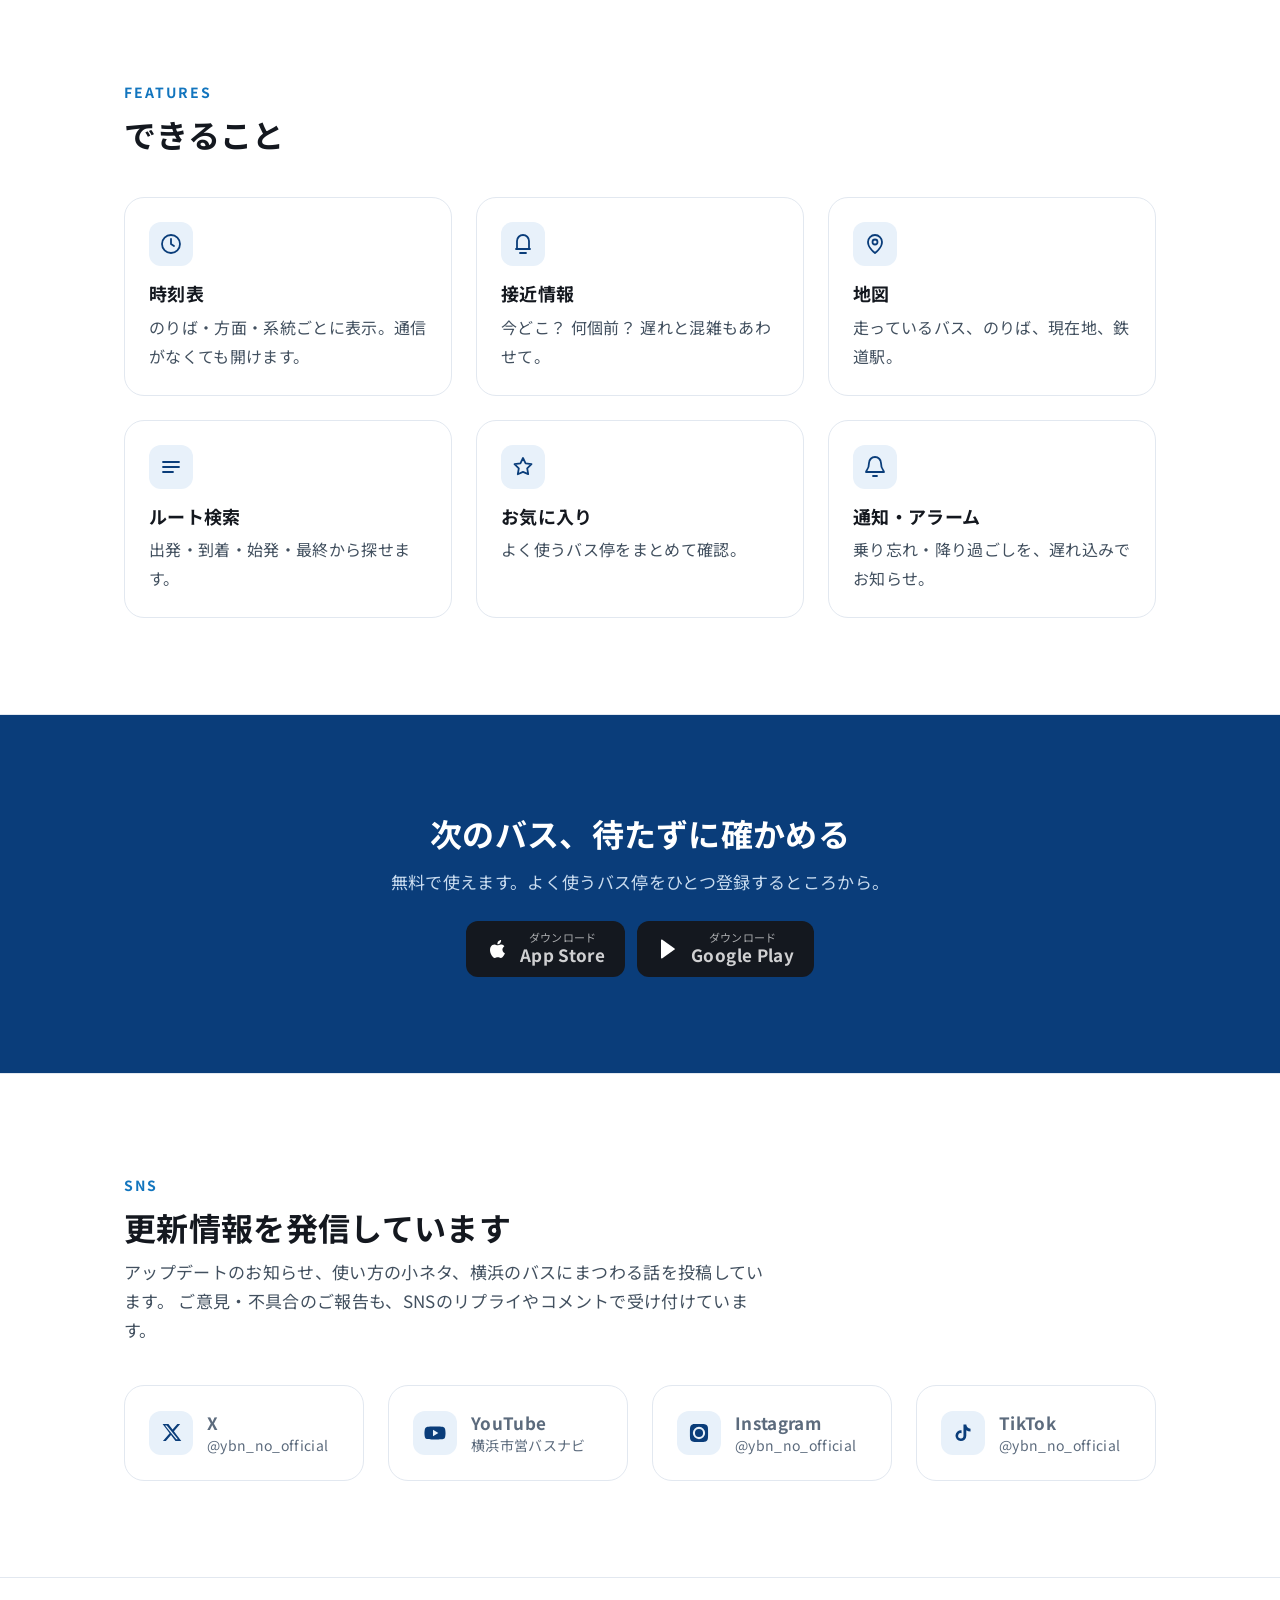
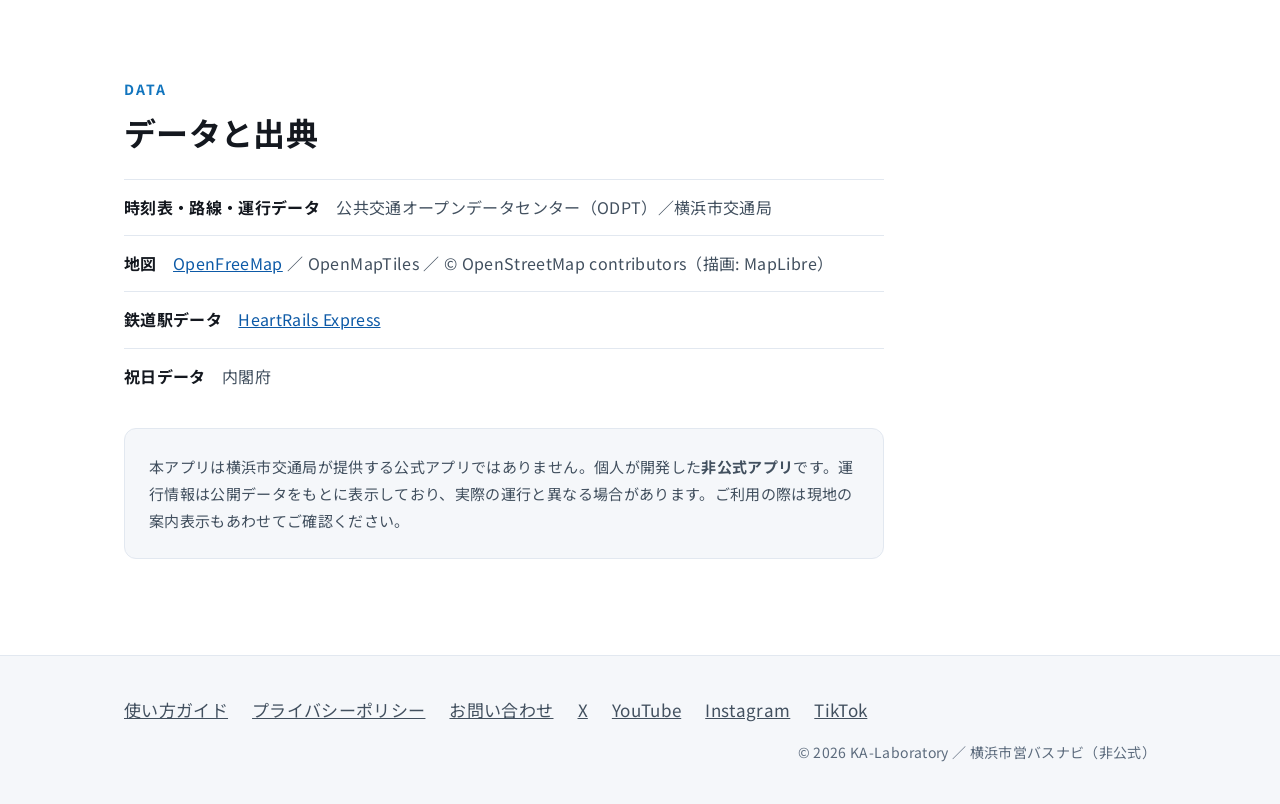
==== commit dba1995d: "12.2.0 のお知らせとサイトを更新 - news.json: 12.2.0 のお知らせを追加（id=2026082801）   地図には出ているのに接近情報には出てこないバスがあった件、   混み" ====
--- a/index.html
+++ b/index.html
@@ -315,17 +315,22 @@
     <span class="eyebrow">WHAT'S NEW</span>
     <h2>最新アップデート</h2>
     <div class="card reveal" style="margin-top:var(--s3);">
-      <span class="ver">v12.1.0</span>
+      <span class="ver">v12.2.0</span>
       <ul>
-        <li><b>ダークモードで停留所名が読めるように</b><span>暗い配色でお使いのとき、系統の路線図で停留所名がほとんど読めなくなっていた不具合を修正しました。「経路を地図で見る」ボタンやお知らせの本文など、沈んでいた文字もあわせて読めるようにしました。</span></li>
-        <li><b>通信に失敗したあとの再取得を修正</b><span>時刻表や路線のデータ更新で、通信に失敗したときに、しばらく再取得へ進まなくなることがあったのを修正しました。</span></li>
-        <li><b>更新の失敗を正しくお伝えするように</b><span>データの更新に失敗したのに「更新しました」と表示されることがあったのを修正しました。</span></li>
-        <li><b>広告を非表示にしたあとの通信を停止</b><span>広告を非表示にしたあとも、広告のための通信が残ることがあったのを修正しました。</span></li>
+        <li><b>接近情報にバスが出てこない不具合を修正</b><span>地図には走行中のバスが出ているのに、同じバスが接近情報には出てこないことがある不具合を修正しました。通る系統が多いバス停ほど起きやすい症状で、ご報告をいただいて原因を特定しました。</span></li>
+        <li><b>混み合ったときの取りこぼしを軽減</b><span>バスの位置情報の取得が混み合ったときにも取りこぼしにくくなるよう、通信のしかたを見直しました。</span></li>
       </ul>
     </div>
 
     <h3 class="past-h">これまでの改善</h3>
     <div class="past reveal">
+      <div class="past-item">
+        <span class="ver ver-sm">v12.1.0</span>
+        <ul>
+          <li><b>ダークモードで停留所名が読めるように</b><span>暗い配色でお使いのとき、系統の路線図で停留所名がほとんど読めなくなっていた不具合を修正しました。沈んでいた文字もあわせて読めるようにしました。</span></li>
+          <li><b>更新の失敗を正しくお伝えするように</b><span>データの更新に失敗したのに「更新しました」と表示されることがあったのを修正しました。</span></li>
+        </ul>
+      </div>
       <div class="past-item">
         <span class="ver ver-sm">v12.0.0</span>
         <ul>
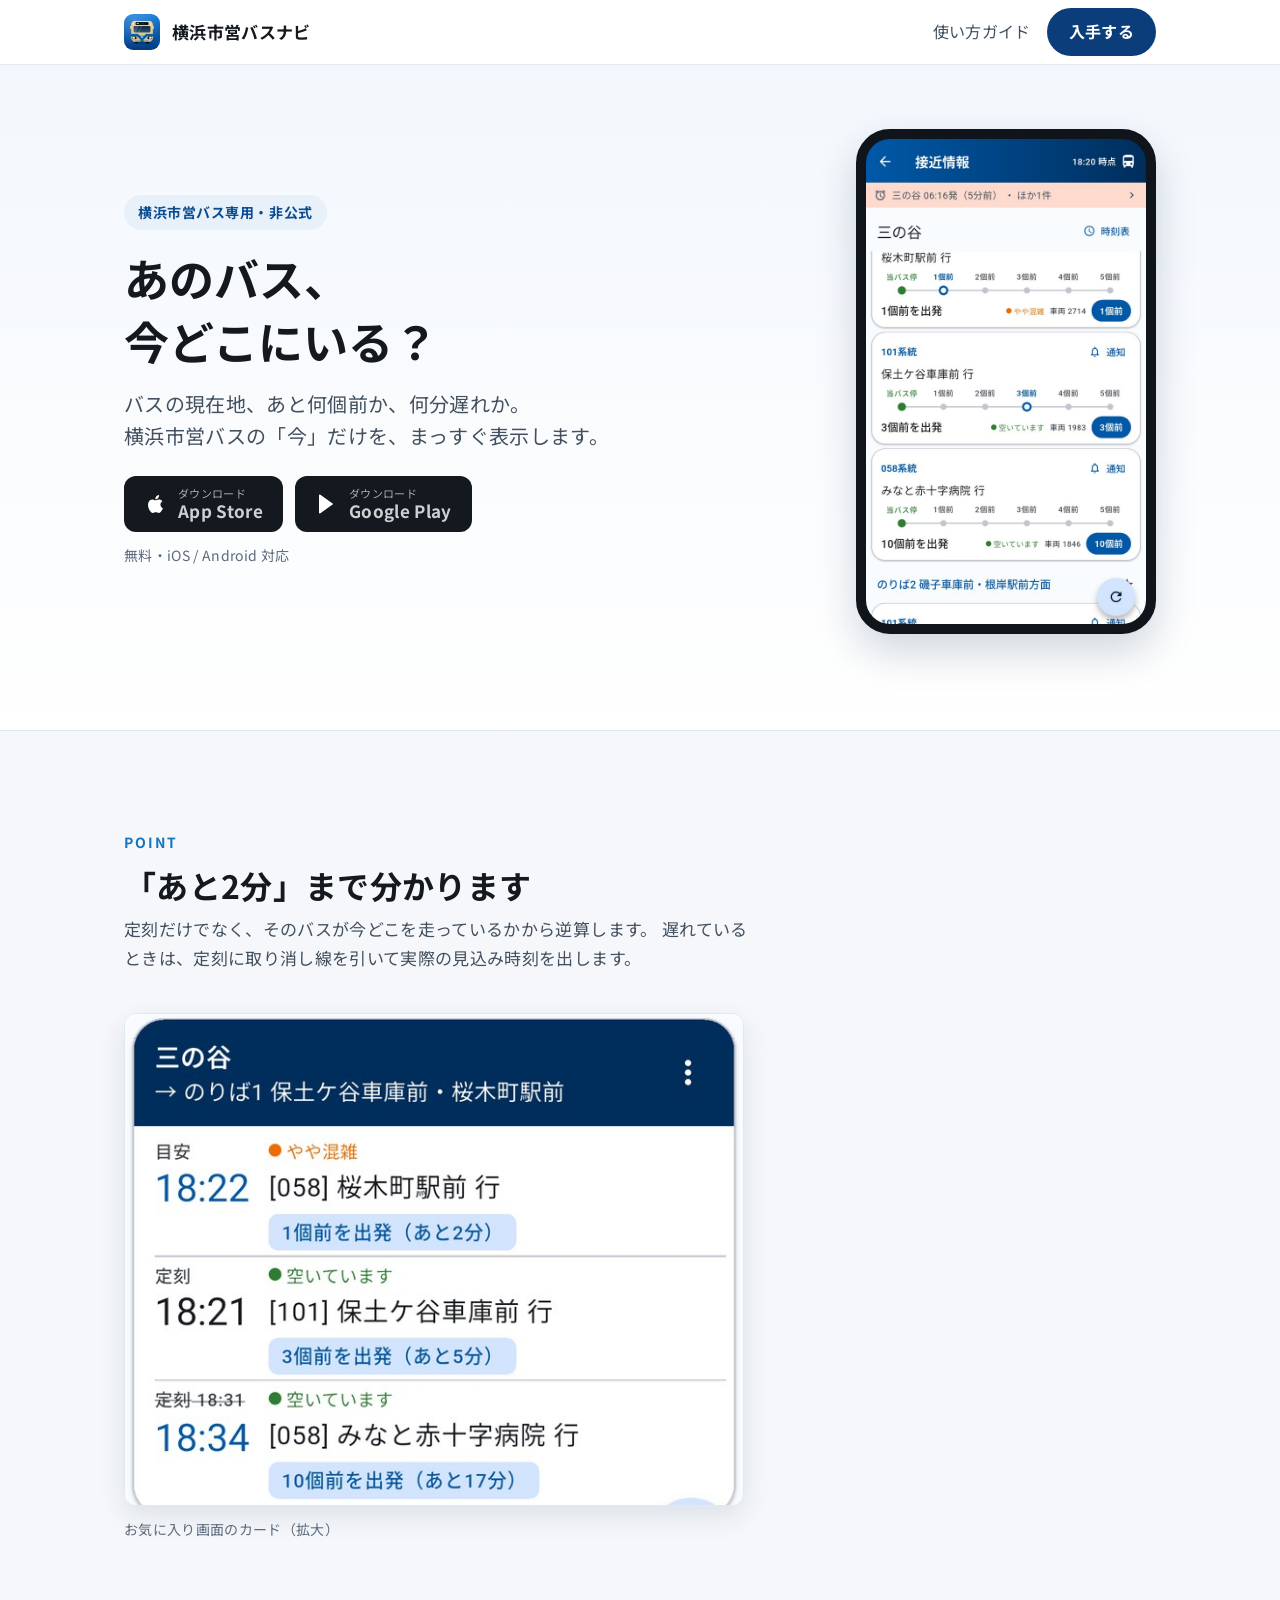
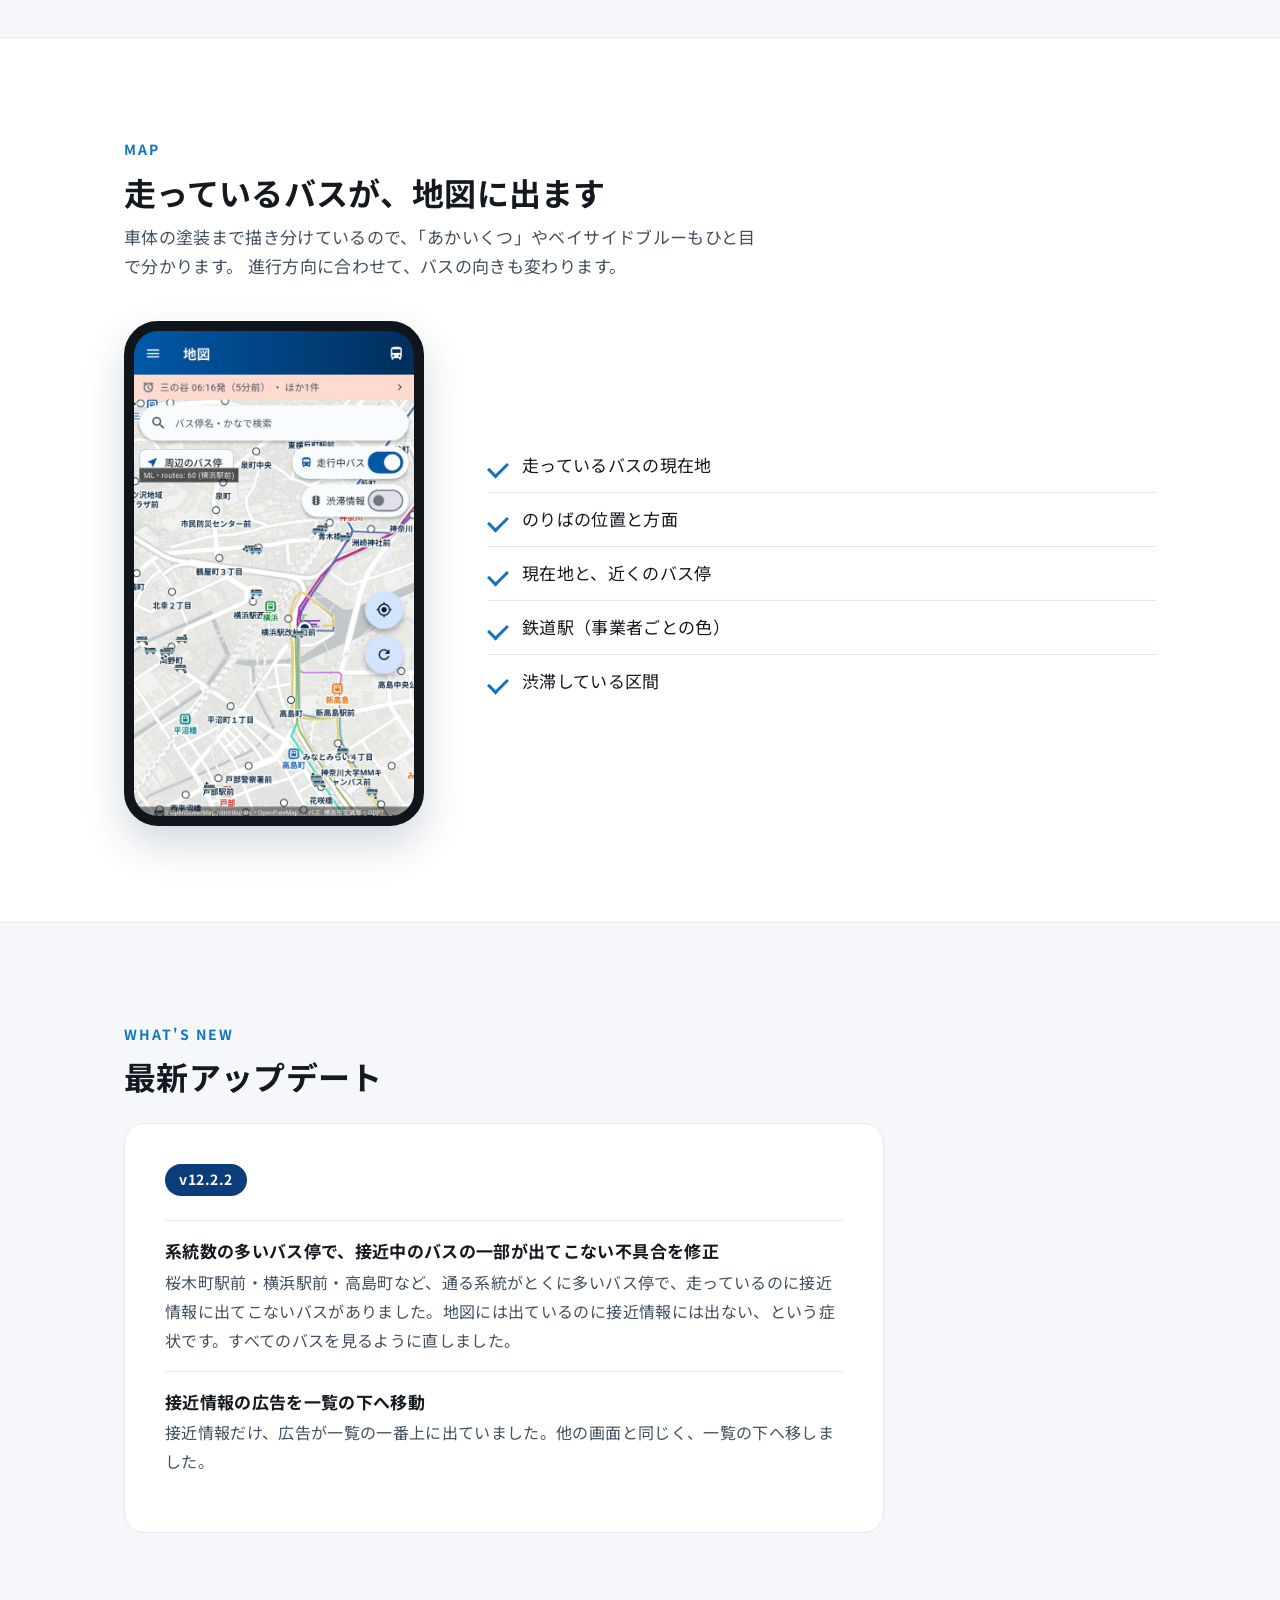
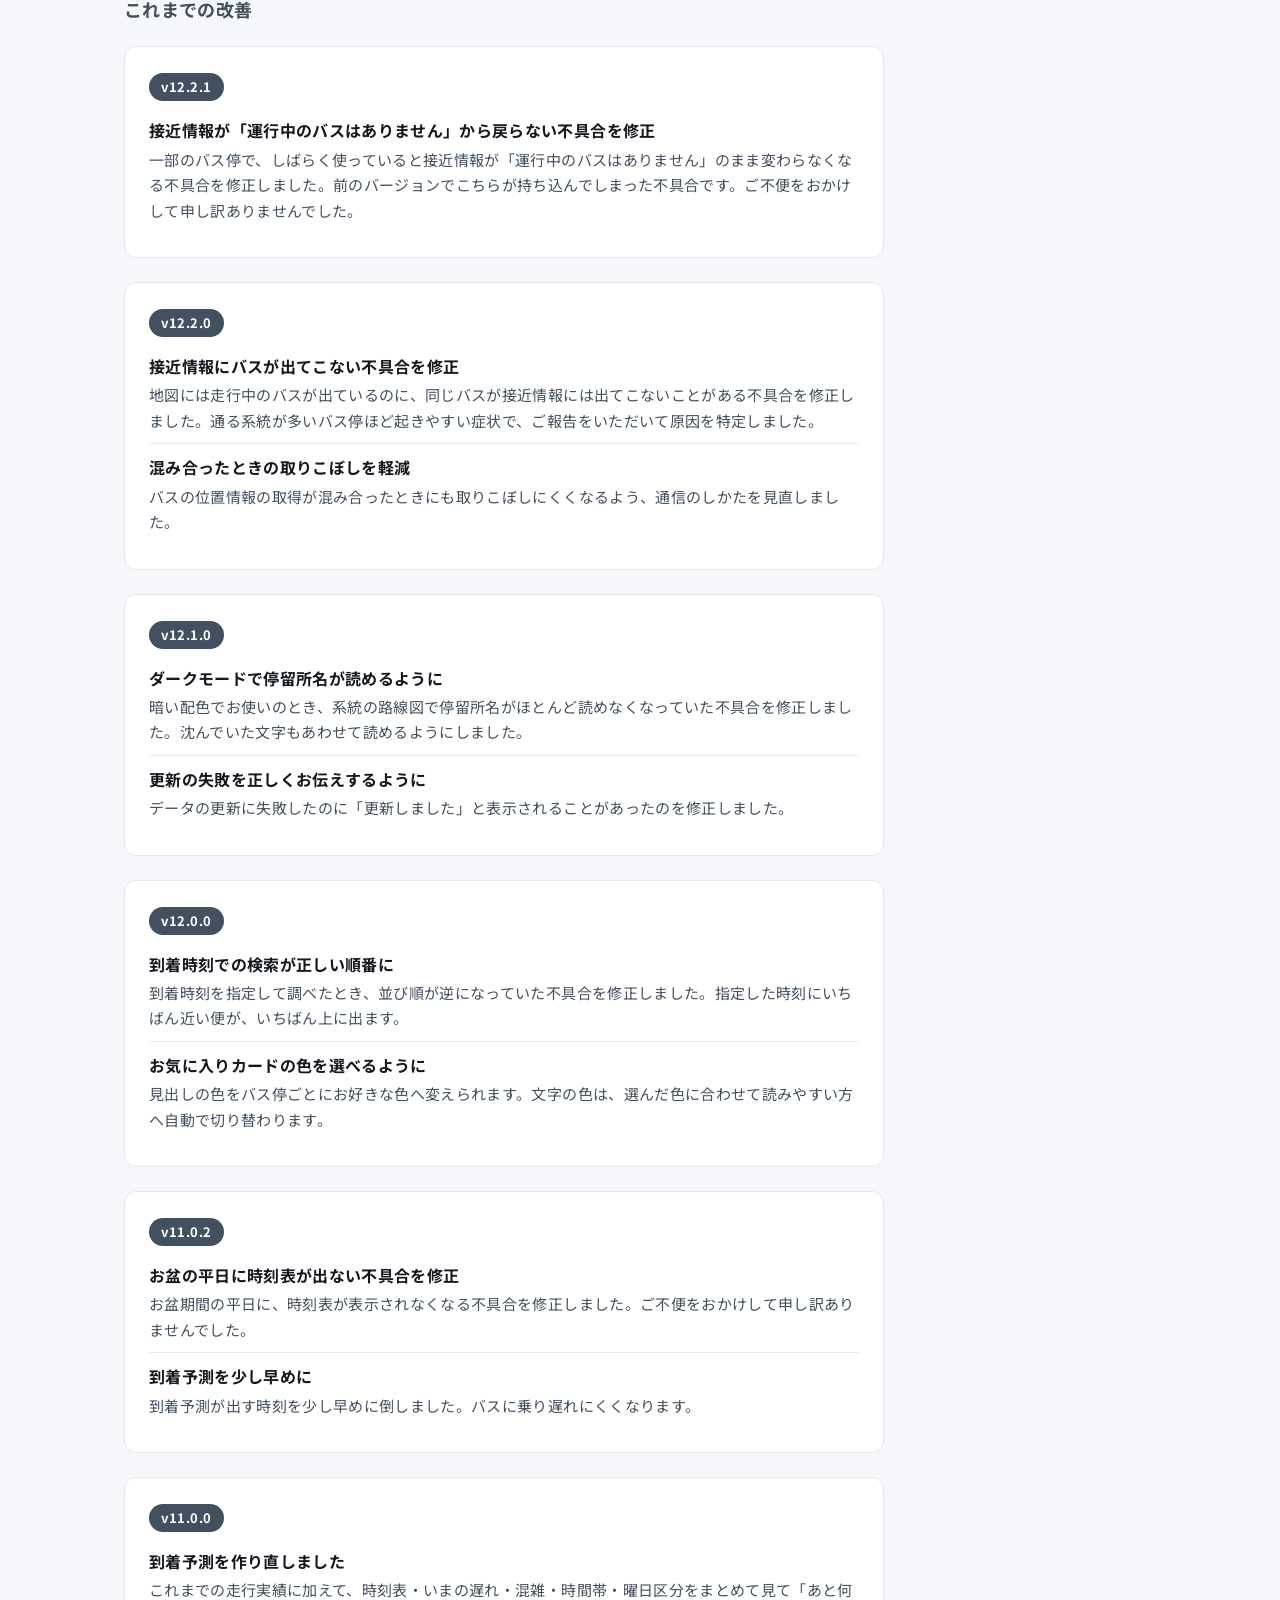
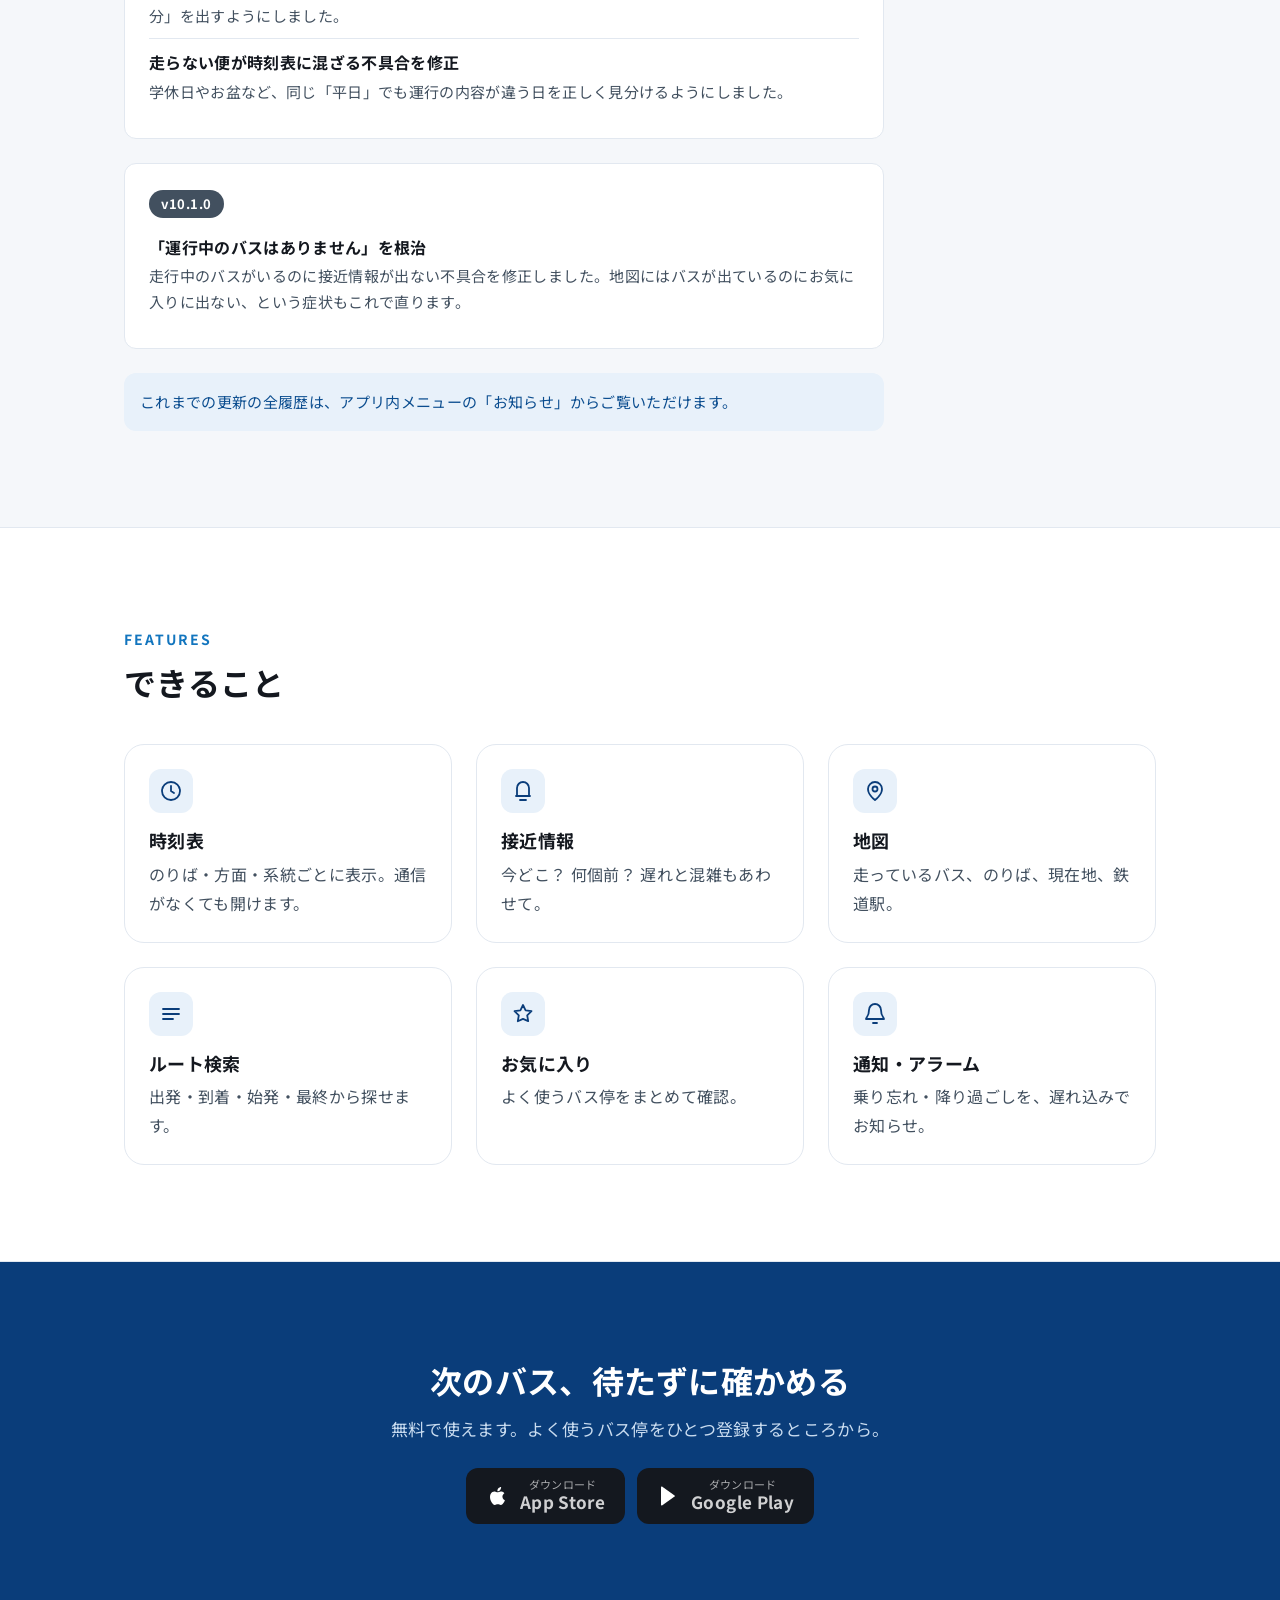
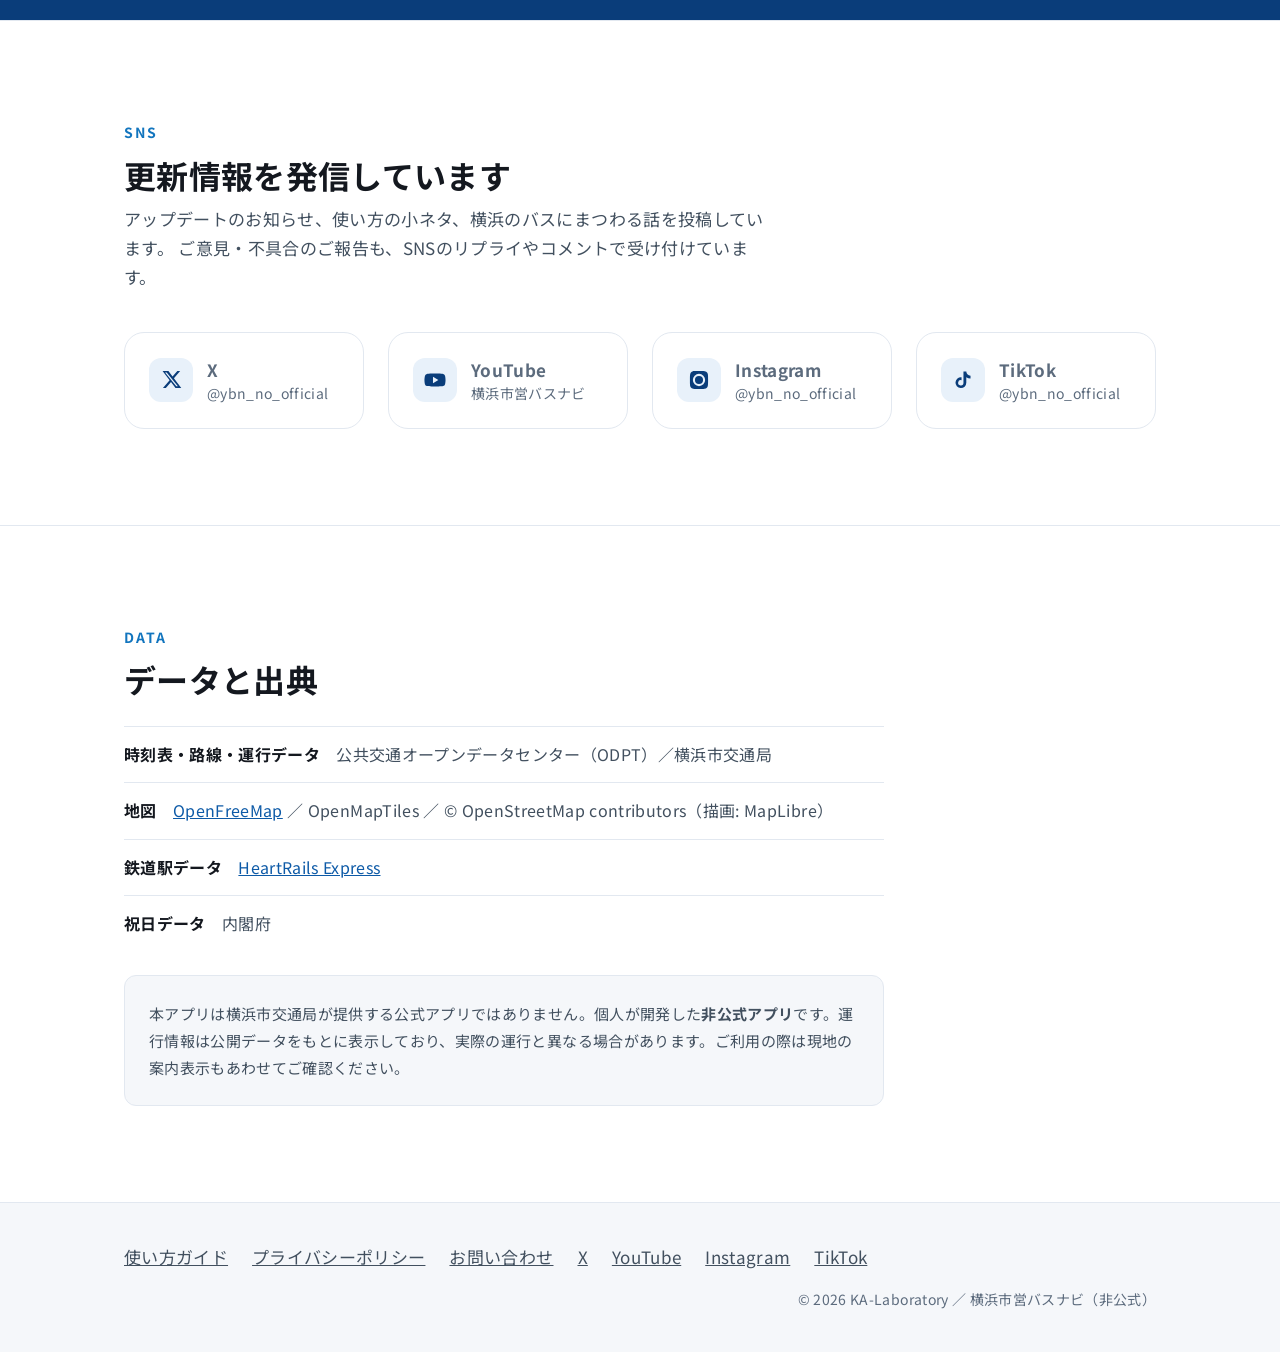
==== commit 213e7bca: "12.2.1 と 12.2.2 のお知らせとサイトを更新 12.2.1（09-03 公開）ぶんを出しそびれていたので、12.2.2 とまとめて出す。  news.json   2026090401 バ" ====
--- a/index.html
+++ b/index.html
@@ -315,15 +315,28 @@
     <span class="eyebrow">WHAT'S NEW</span>
     <h2>最新アップデート</h2>
     <div class="card reveal" style="margin-top:var(--s3);">
-      <span class="ver">v12.2.0</span>
+      <span class="ver">v12.2.2</span>
       <ul>
-        <li><b>接近情報にバスが出てこない不具合を修正</b><span>地図には走行中のバスが出ているのに、同じバスが接近情報には出てこないことがある不具合を修正しました。通る系統が多いバス停ほど起きやすい症状で、ご報告をいただいて原因を特定しました。</span></li>
-        <li><b>混み合ったときの取りこぼしを軽減</b><span>バスの位置情報の取得が混み合ったときにも取りこぼしにくくなるよう、通信のしかたを見直しました。</span></li>
+        <li><b>系統数の多いバス停で、接近中のバスの一部が出てこない不具合を修正</b><span>桜木町駅前・横浜駅前・高島町など、通る系統がとくに多いバス停で、走っているのに接近情報に出てこないバスがありました。地図には出ているのに接近情報には出ない、という症状です。すべてのバスを見るように直しました。</span></li>
+        <li><b>接近情報の広告を一覧の下へ移動</b><span>接近情報だけ、広告が一覧の一番上に出ていました。他の画面と同じく、一覧の下へ移しました。</span></li>
       </ul>
     </div>
 
     <h3 class="past-h">これまでの改善</h3>
     <div class="past reveal">
+      <div class="past-item">
+        <span class="ver ver-sm">v12.2.1</span>
+        <ul>
+          <li><b>接近情報が「運行中のバスはありません」から戻らない不具合を修正</b><span>一部のバス停で、しばらく使っていると接近情報が「運行中のバスはありません」のまま変わらなくなる不具合を修正しました。前のバージョンでこちらが持ち込んでしまった不具合です。ご不便をおかけして申し訳ありませんでした。</span></li>
+        </ul>
+      </div>
+      <div class="past-item">
+        <span class="ver ver-sm">v12.2.0</span>
+        <ul>
+          <li><b>接近情報にバスが出てこない不具合を修正</b><span>地図には走行中のバスが出ているのに、同じバスが接近情報には出てこないことがある不具合を修正しました。通る系統が多いバス停ほど起きやすい症状で、ご報告をいただいて原因を特定しました。</span></li>
+          <li><b>混み合ったときの取りこぼしを軽減</b><span>バスの位置情報の取得が混み合ったときにも取りこぼしにくくなるよう、通信のしかたを見直しました。</span></li>
+        </ul>
+      </div>
       <div class="past-item">
         <span class="ver ver-sm">v12.1.0</span>
         <ul>
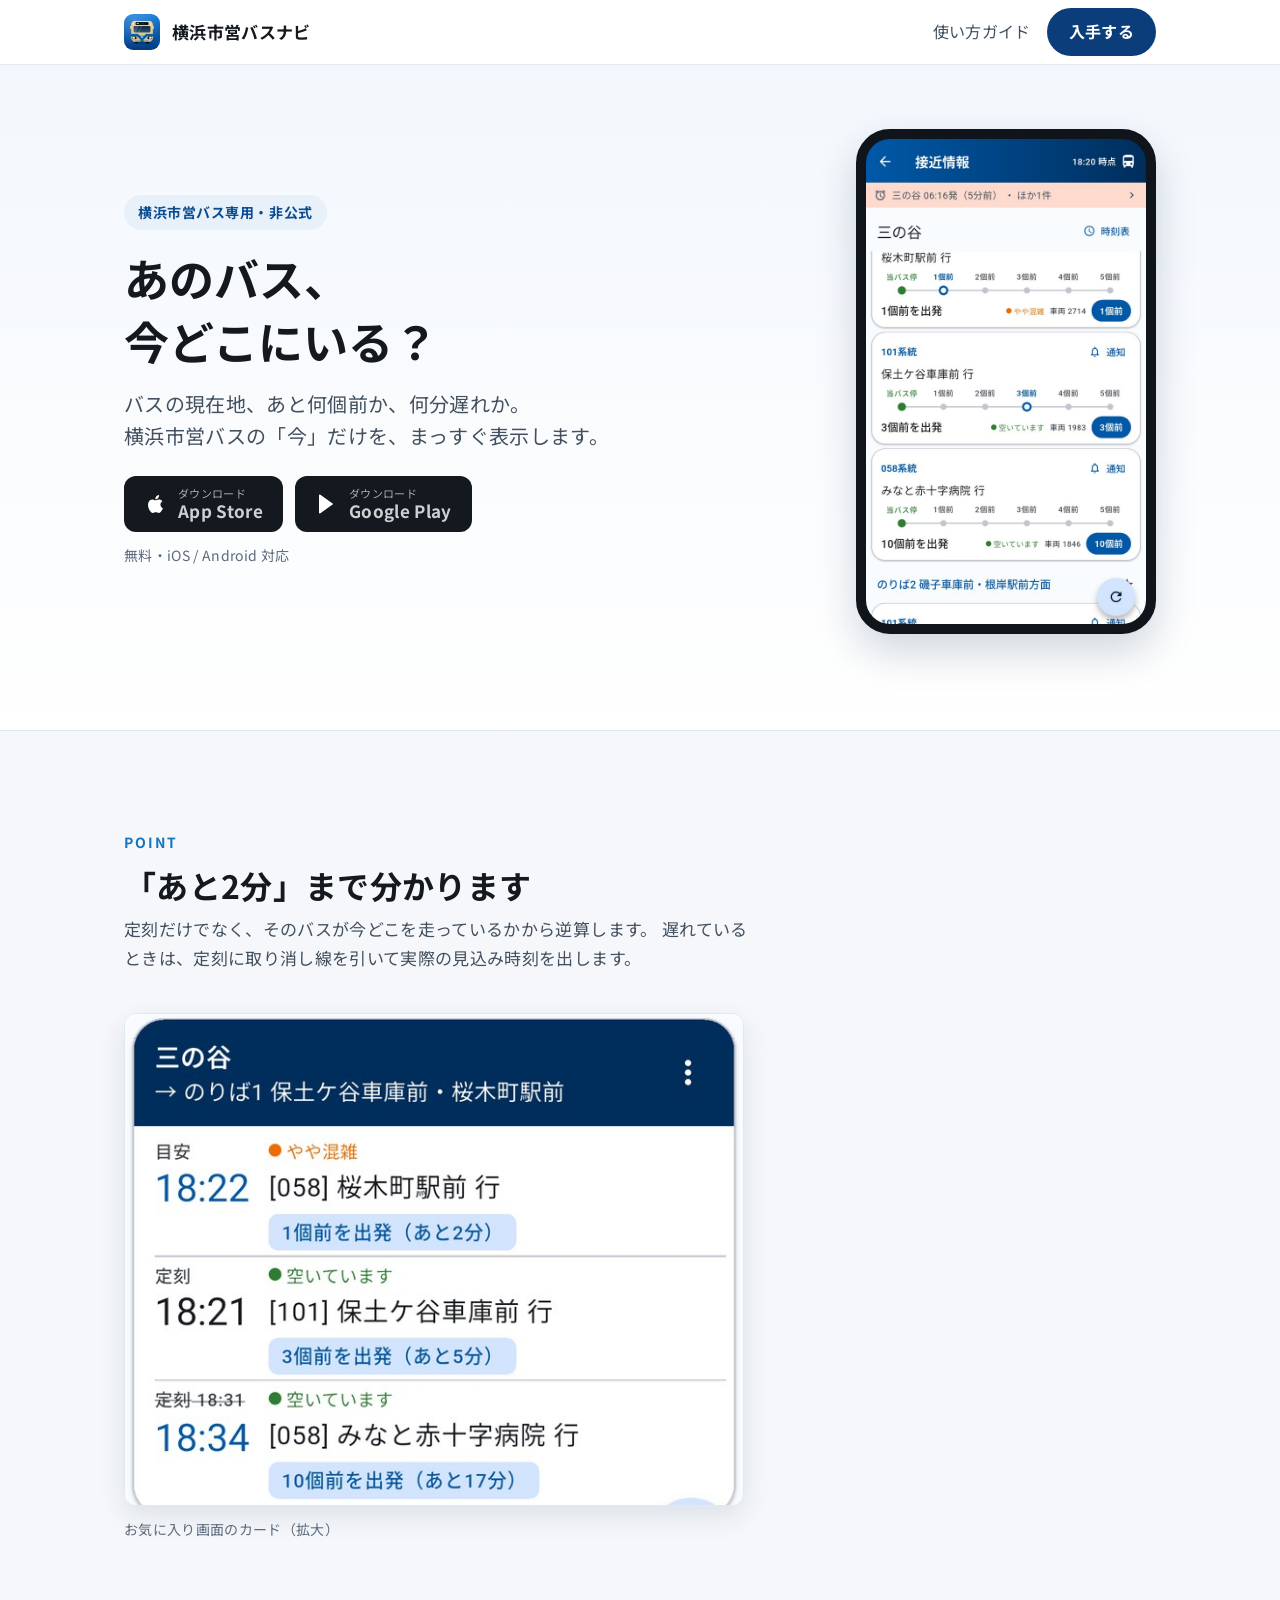
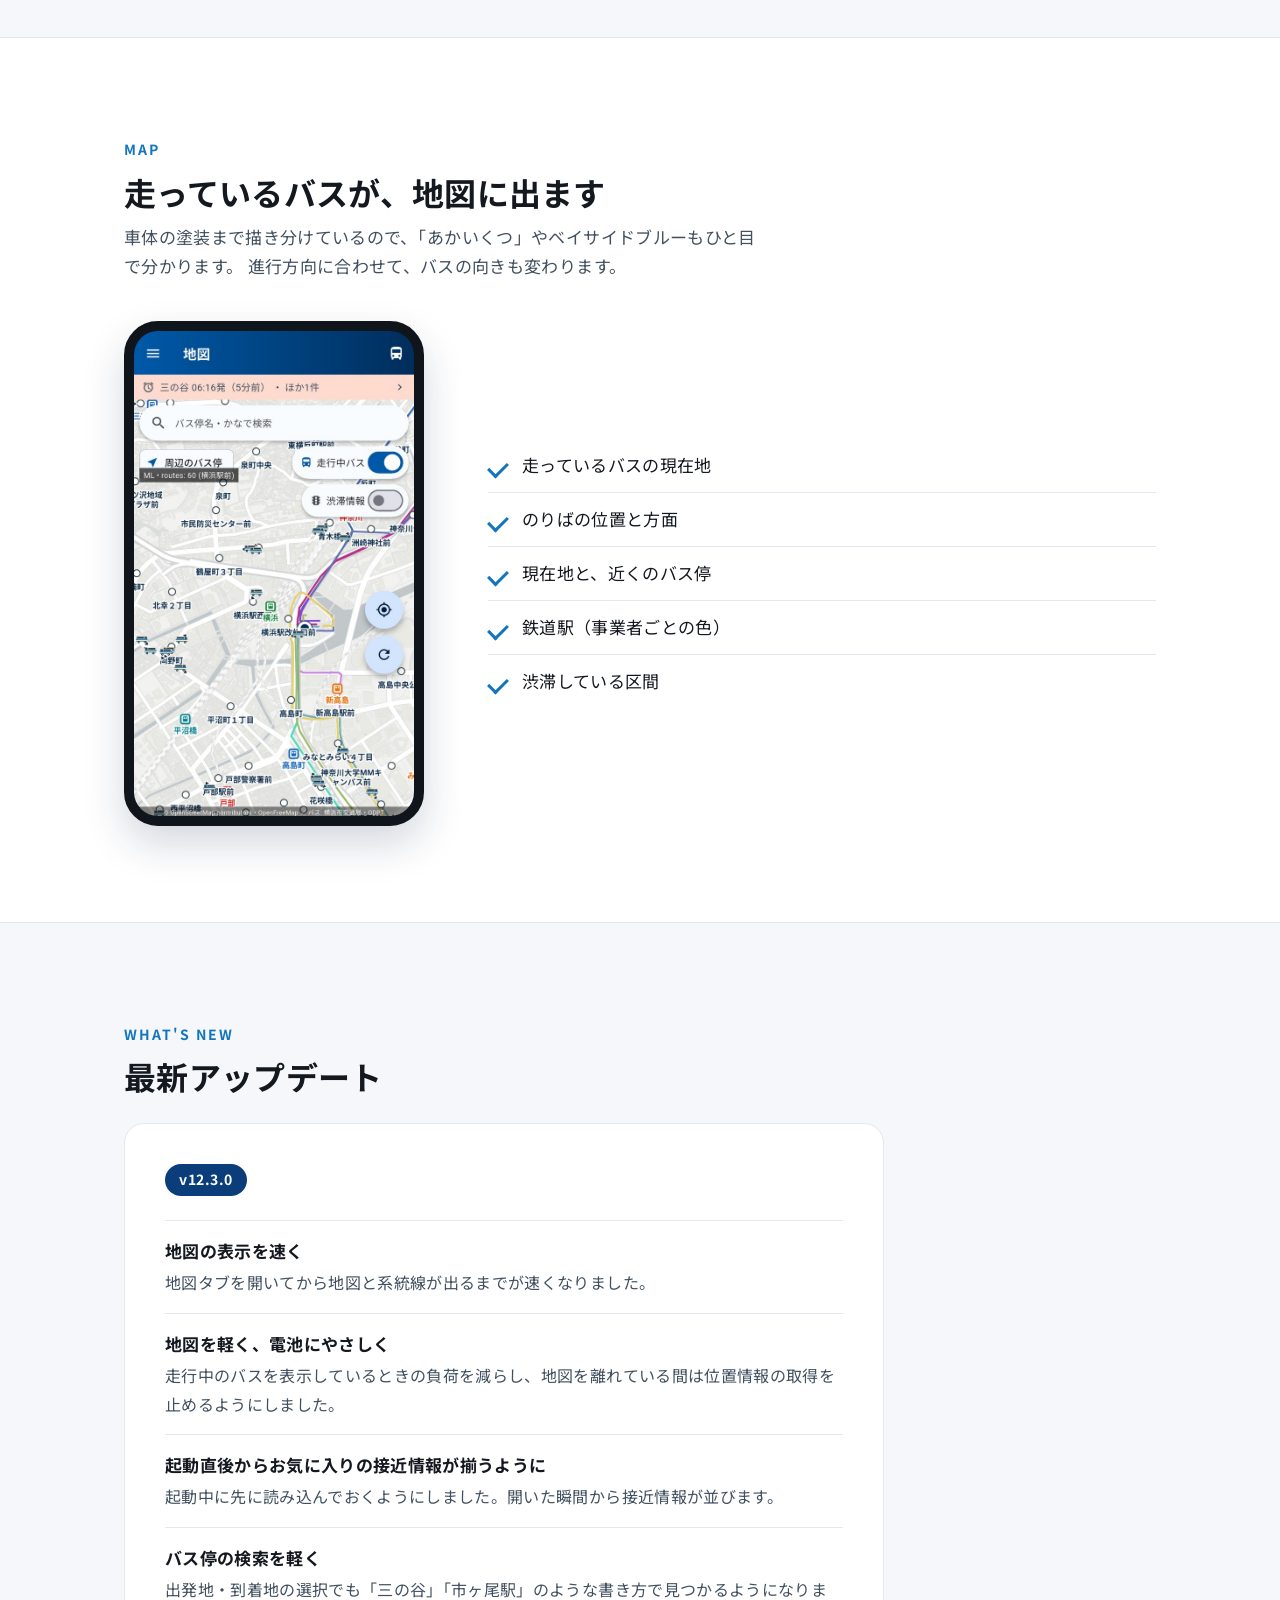
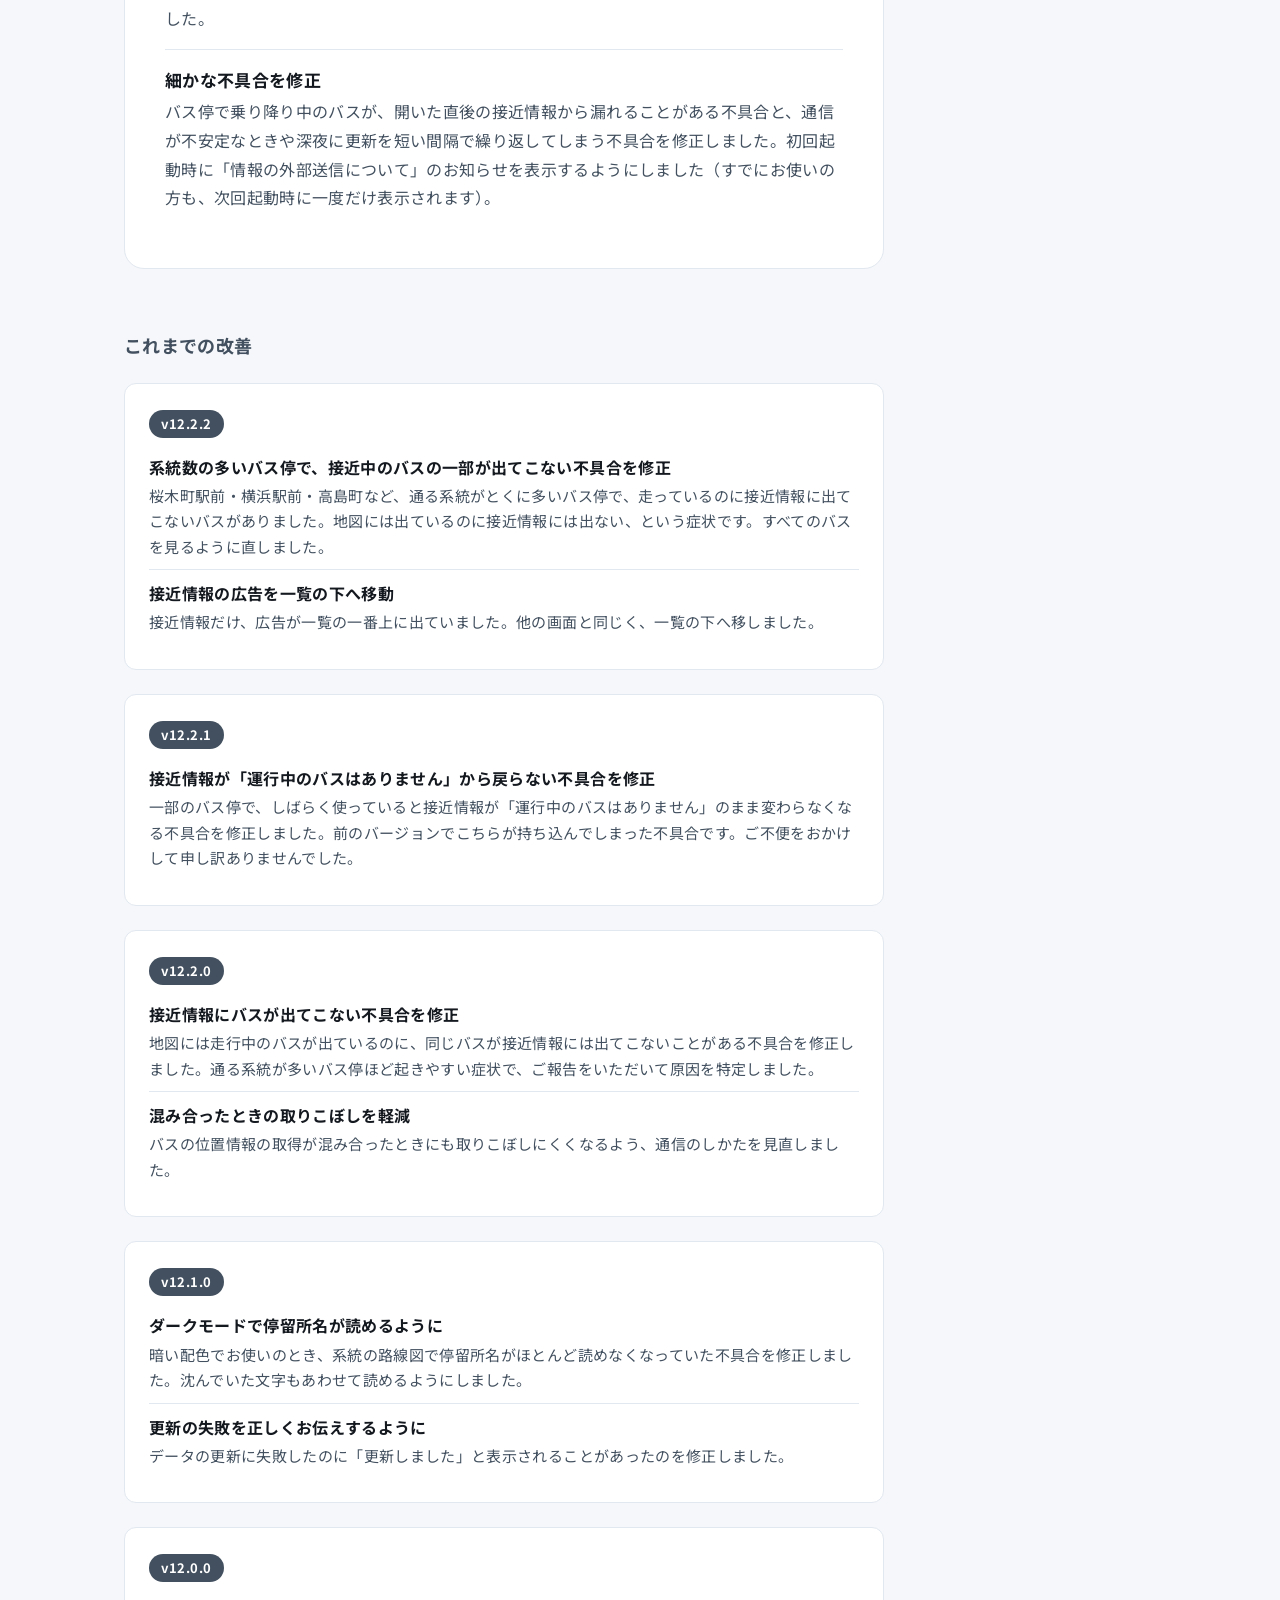
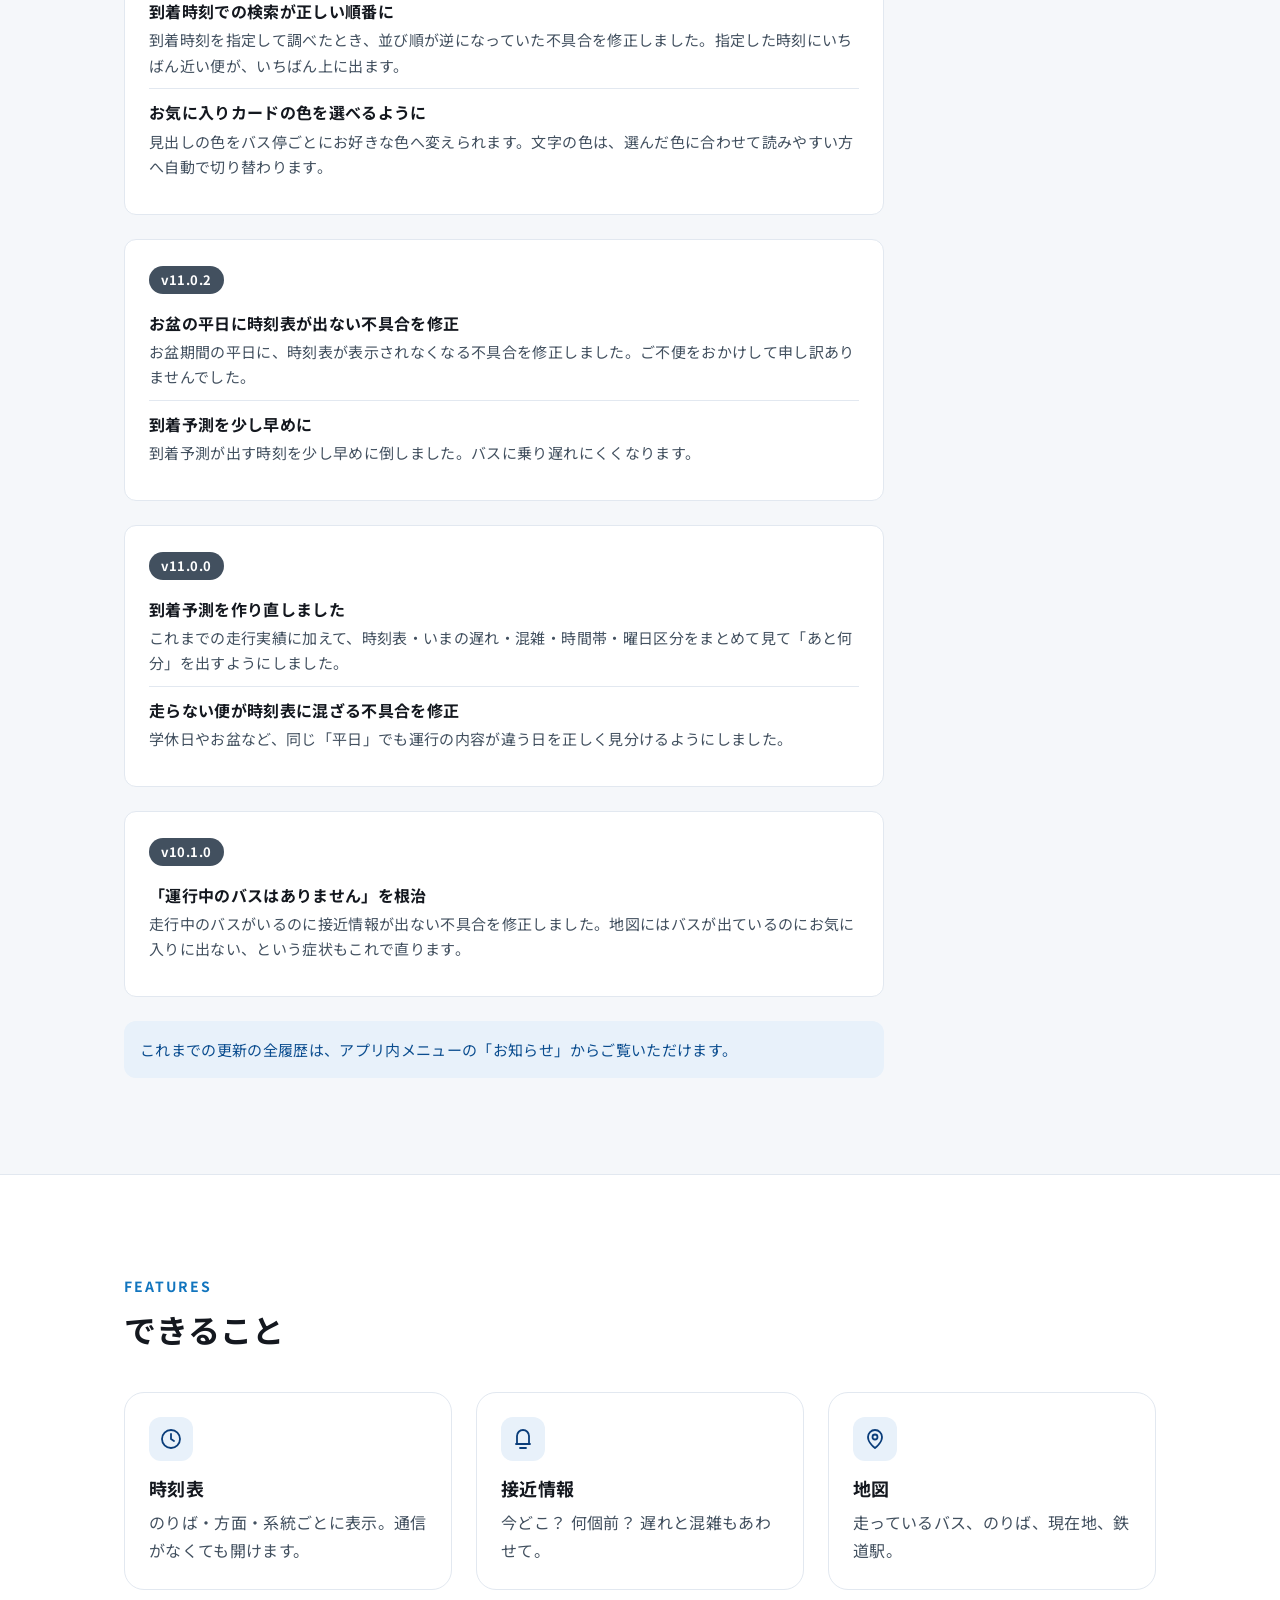
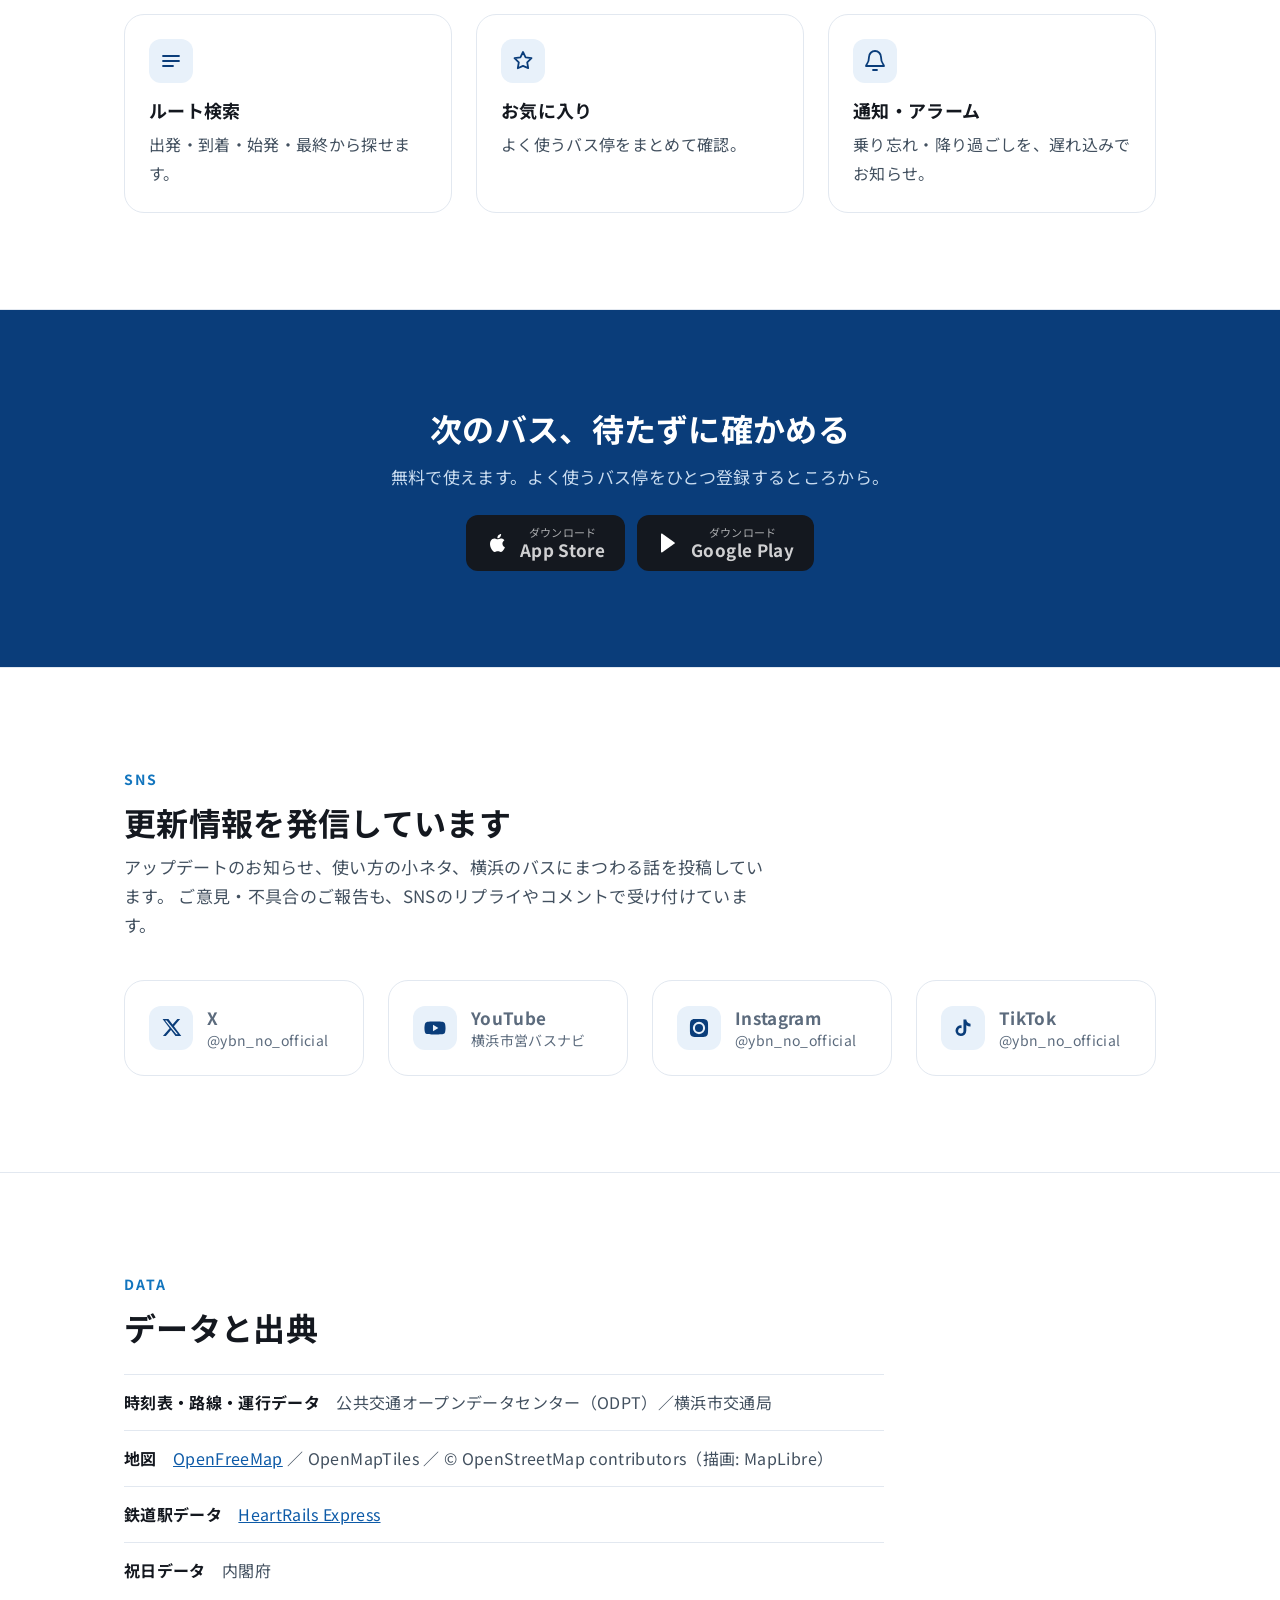
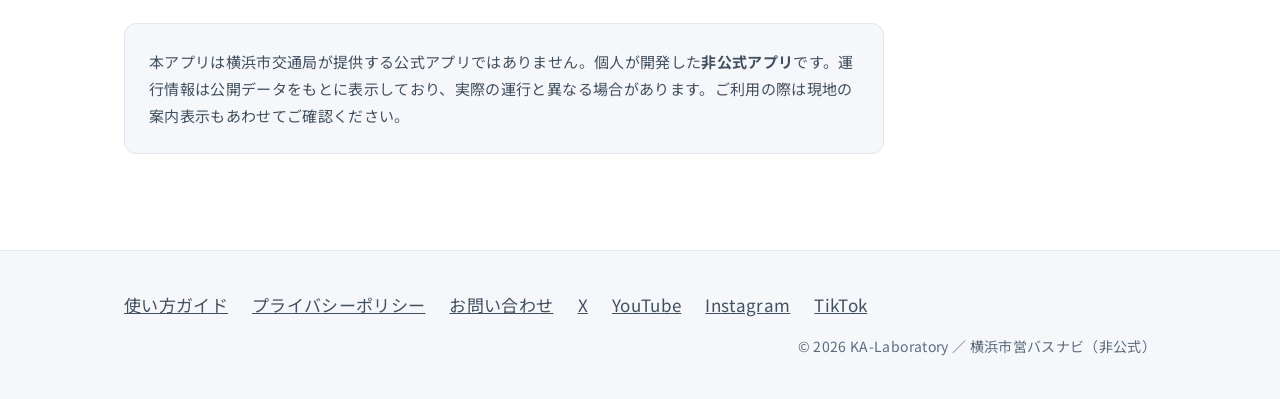
==== commit c0312b60: "12.3.0 のお知らせとサイトを更新 - news.json: 2026-09-07 「バージョン12.3.0を公開しました」を先頭に追加 - index.html: 最新アップデートを v12.3" ====
--- a/index.html
+++ b/index.html
@@ -315,15 +315,25 @@
     <span class="eyebrow">WHAT'S NEW</span>
     <h2>最新アップデート</h2>
     <div class="card reveal" style="margin-top:var(--s3);">
-      <span class="ver">v12.2.2</span>
+      <span class="ver">v12.3.0</span>
       <ul>
-        <li><b>系統数の多いバス停で、接近中のバスの一部が出てこない不具合を修正</b><span>桜木町駅前・横浜駅前・高島町など、通る系統がとくに多いバス停で、走っているのに接近情報に出てこないバスがありました。地図には出ているのに接近情報には出ない、という症状です。すべてのバスを見るように直しました。</span></li>
-        <li><b>接近情報の広告を一覧の下へ移動</b><span>接近情報だけ、広告が一覧の一番上に出ていました。他の画面と同じく、一覧の下へ移しました。</span></li>
+        <li><b>地図の表示を速く</b><span>地図タブを開いてから地図と系統線が出るまでが速くなりました。</span></li>
+        <li><b>地図を軽く、電池にやさしく</b><span>走行中のバスを表示しているときの負荷を減らし、地図を離れている間は位置情報の取得を止めるようにしました。</span></li>
+        <li><b>起動直後からお気に入りの接近情報が揃うように</b><span>起動中に先に読み込んでおくようにしました。開いた瞬間から接近情報が並びます。</span></li>
+        <li><b>バス停の検索を軽く</b><span>出発地・到着地の選択でも「三の谷」「市ヶ尾駅」のような書き方で見つかるようになりました。</span></li>
+        <li><b>細かな不具合を修正</b><span>バス停で乗り降り中のバスが、開いた直後の接近情報から漏れることがある不具合と、通信が不安定なときや深夜に更新を短い間隔で繰り返してしまう不具合を修正しました。初回起動時に「情報の外部送信について」のお知らせを表示するようにしました（すでにお使いの方も、次回起動時に一度だけ表示されます）。</span></li>
       </ul>
     </div>
 
     <h3 class="past-h">これまでの改善</h3>
     <div class="past reveal">
+      <div class="past-item">
+        <span class="ver ver-sm">v12.2.2</span>
+        <ul>
+          <li><b>系統数の多いバス停で、接近中のバスの一部が出てこない不具合を修正</b><span>桜木町駅前・横浜駅前・高島町など、通る系統がとくに多いバス停で、走っているのに接近情報に出てこないバスがありました。地図には出ているのに接近情報には出ない、という症状です。すべてのバスを見るように直しました。</span></li>
+          <li><b>接近情報の広告を一覧の下へ移動</b><span>接近情報だけ、広告が一覧の一番上に出ていました。他の画面と同じく、一覧の下へ移しました。</span></li>
+        </ul>
+      </div>
       <div class="past-item">
         <span class="ver ver-sm">v12.2.1</span>
         <ul>
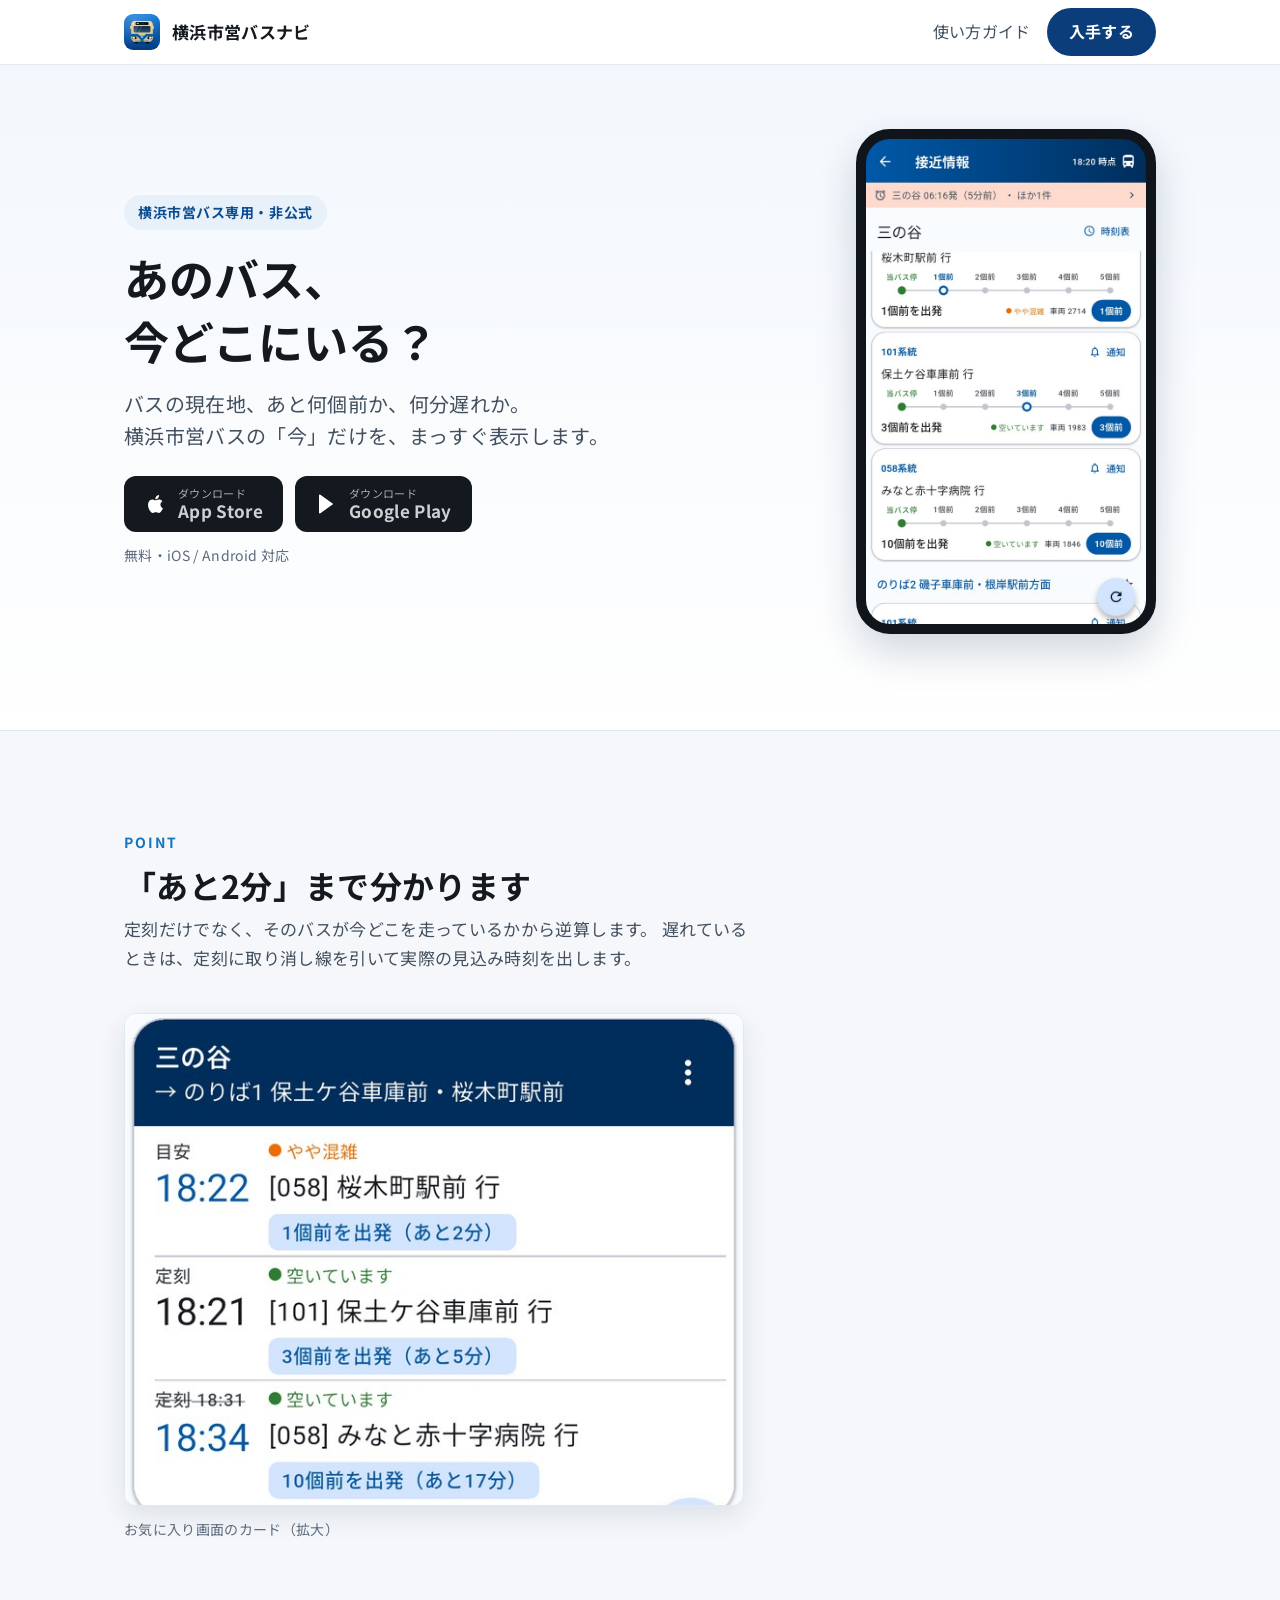
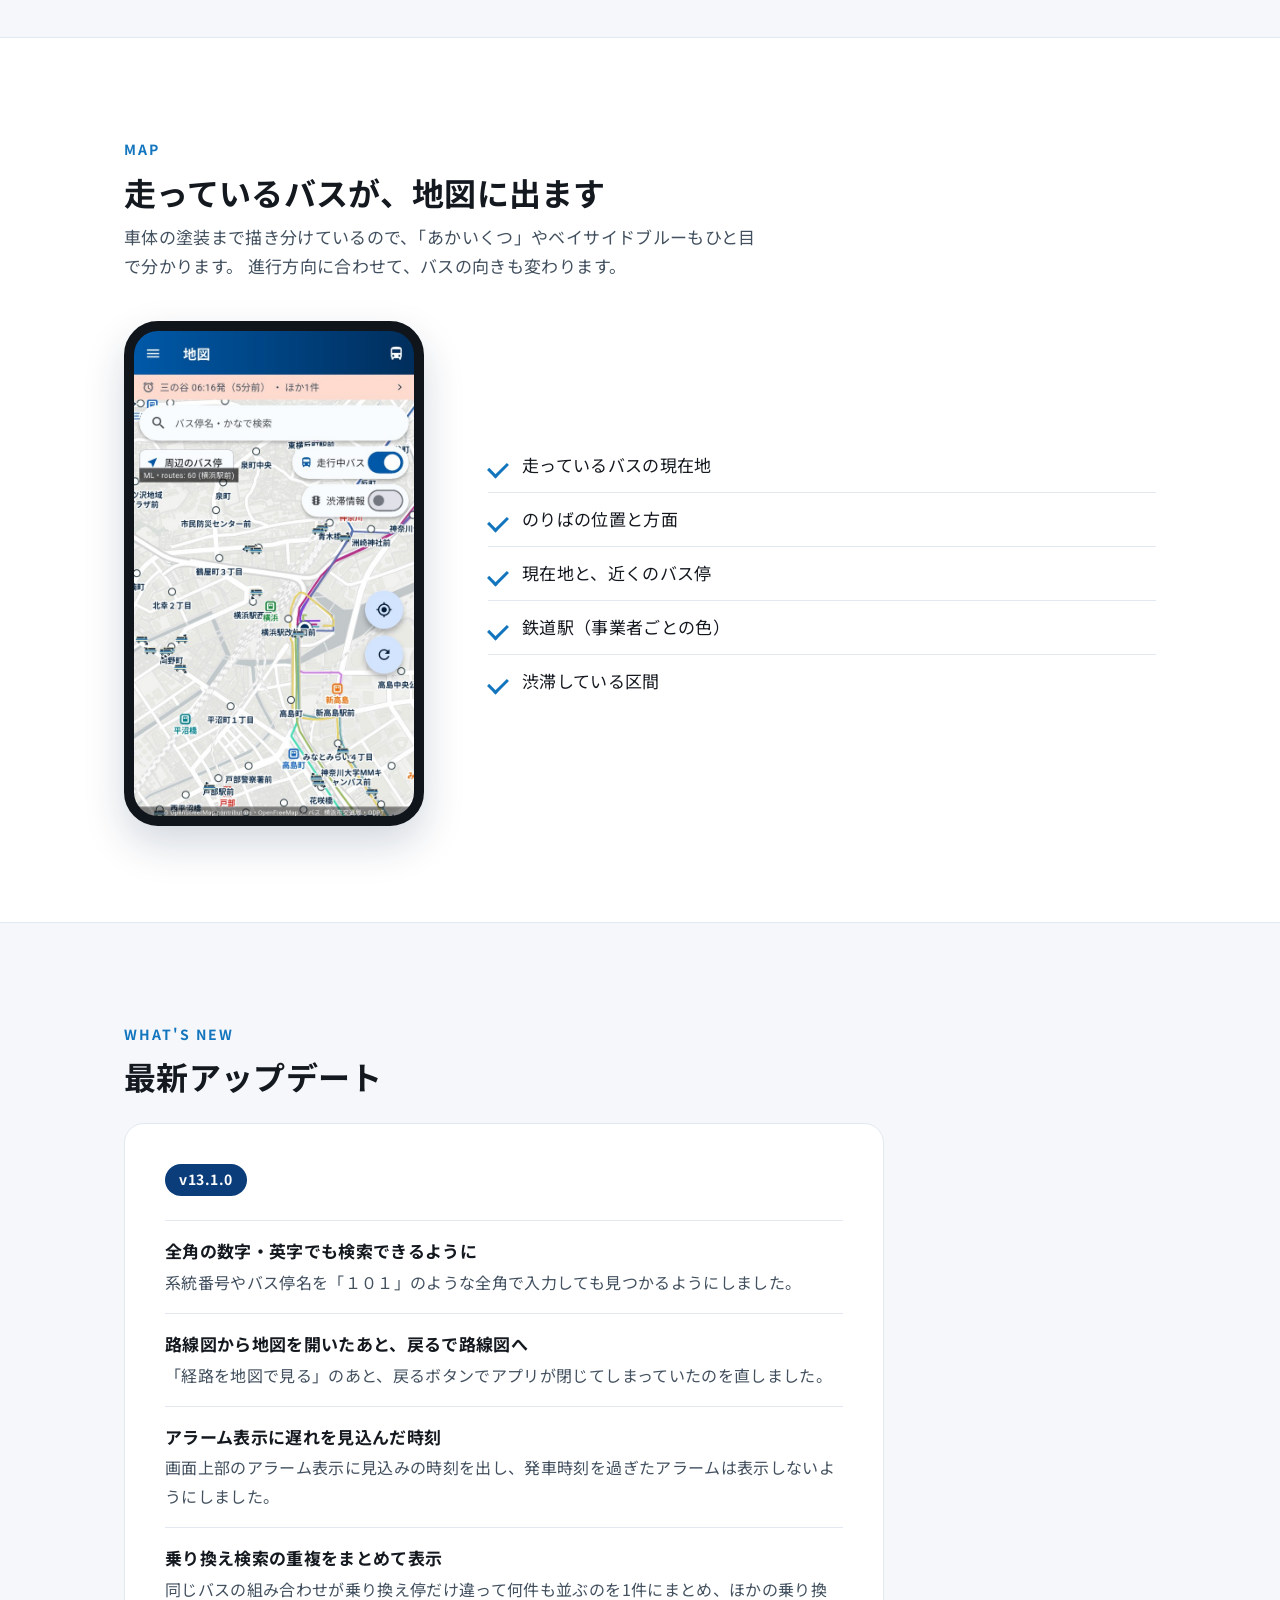
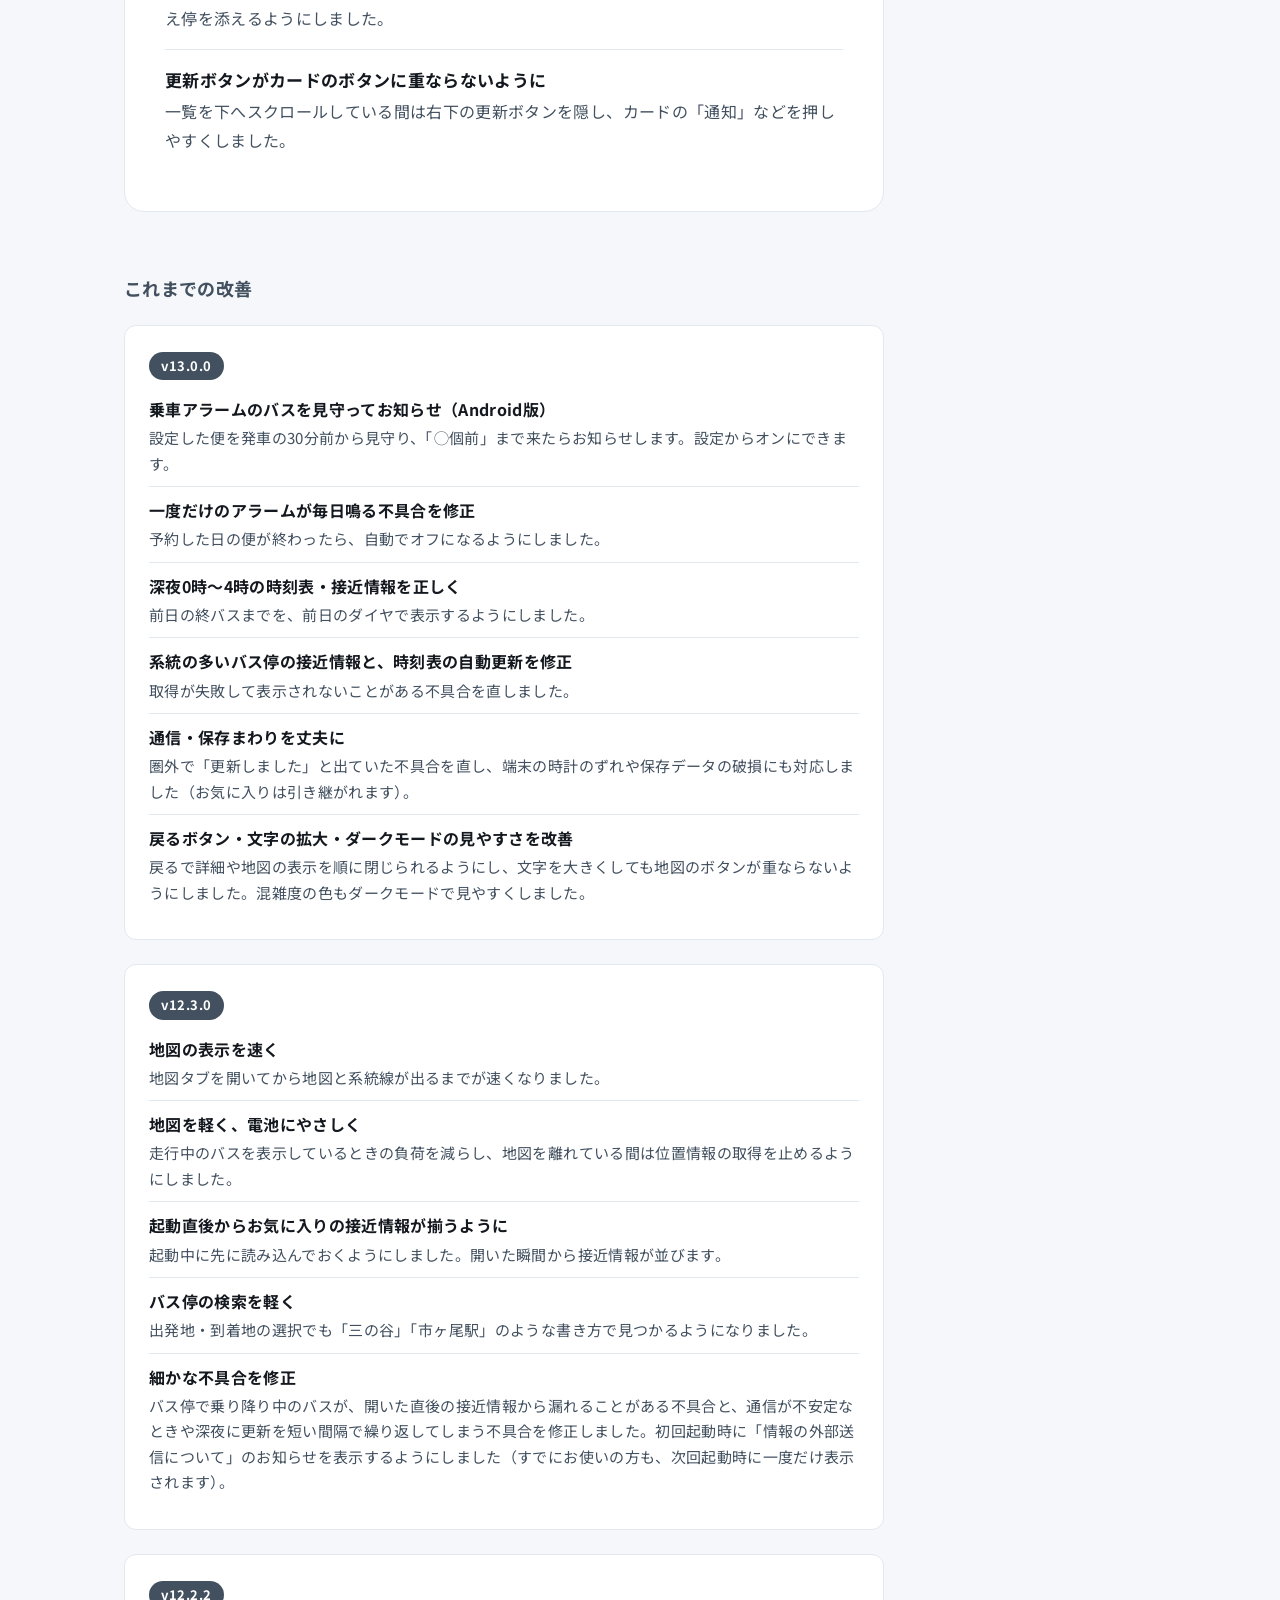
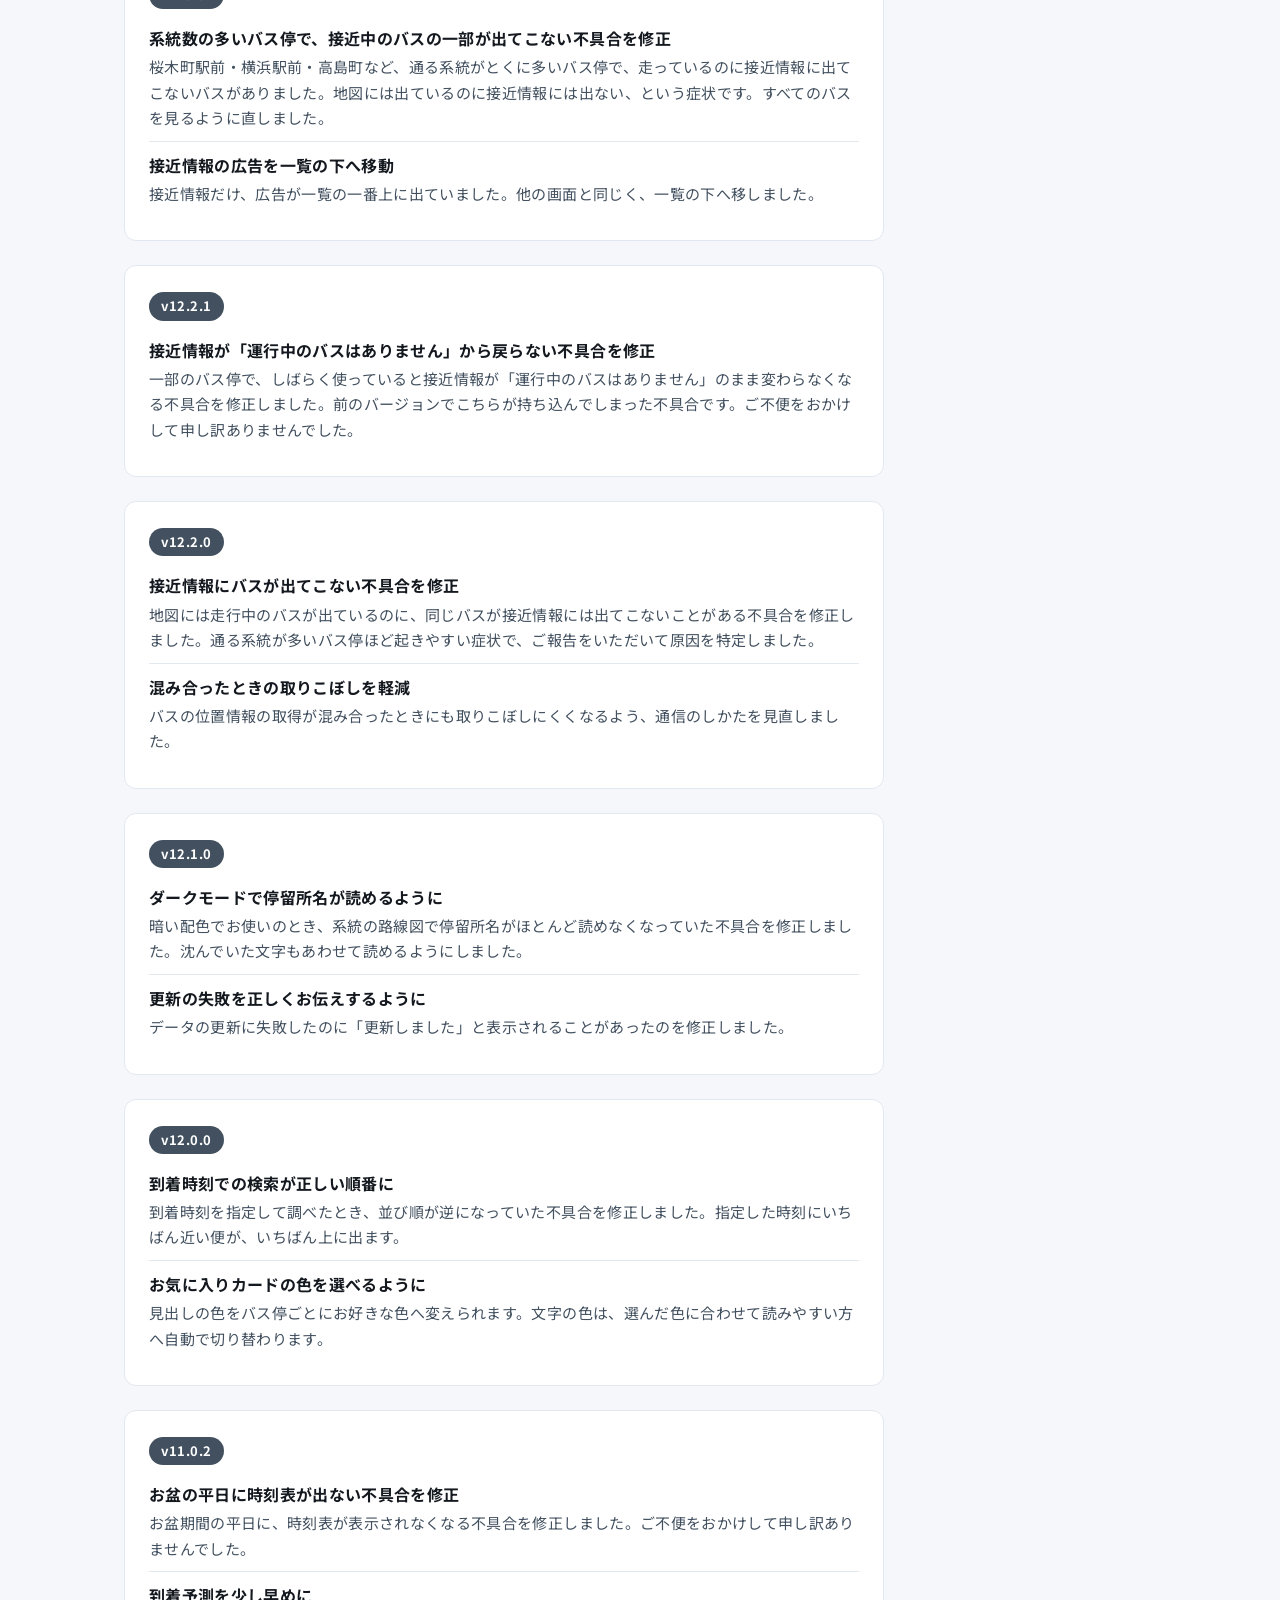
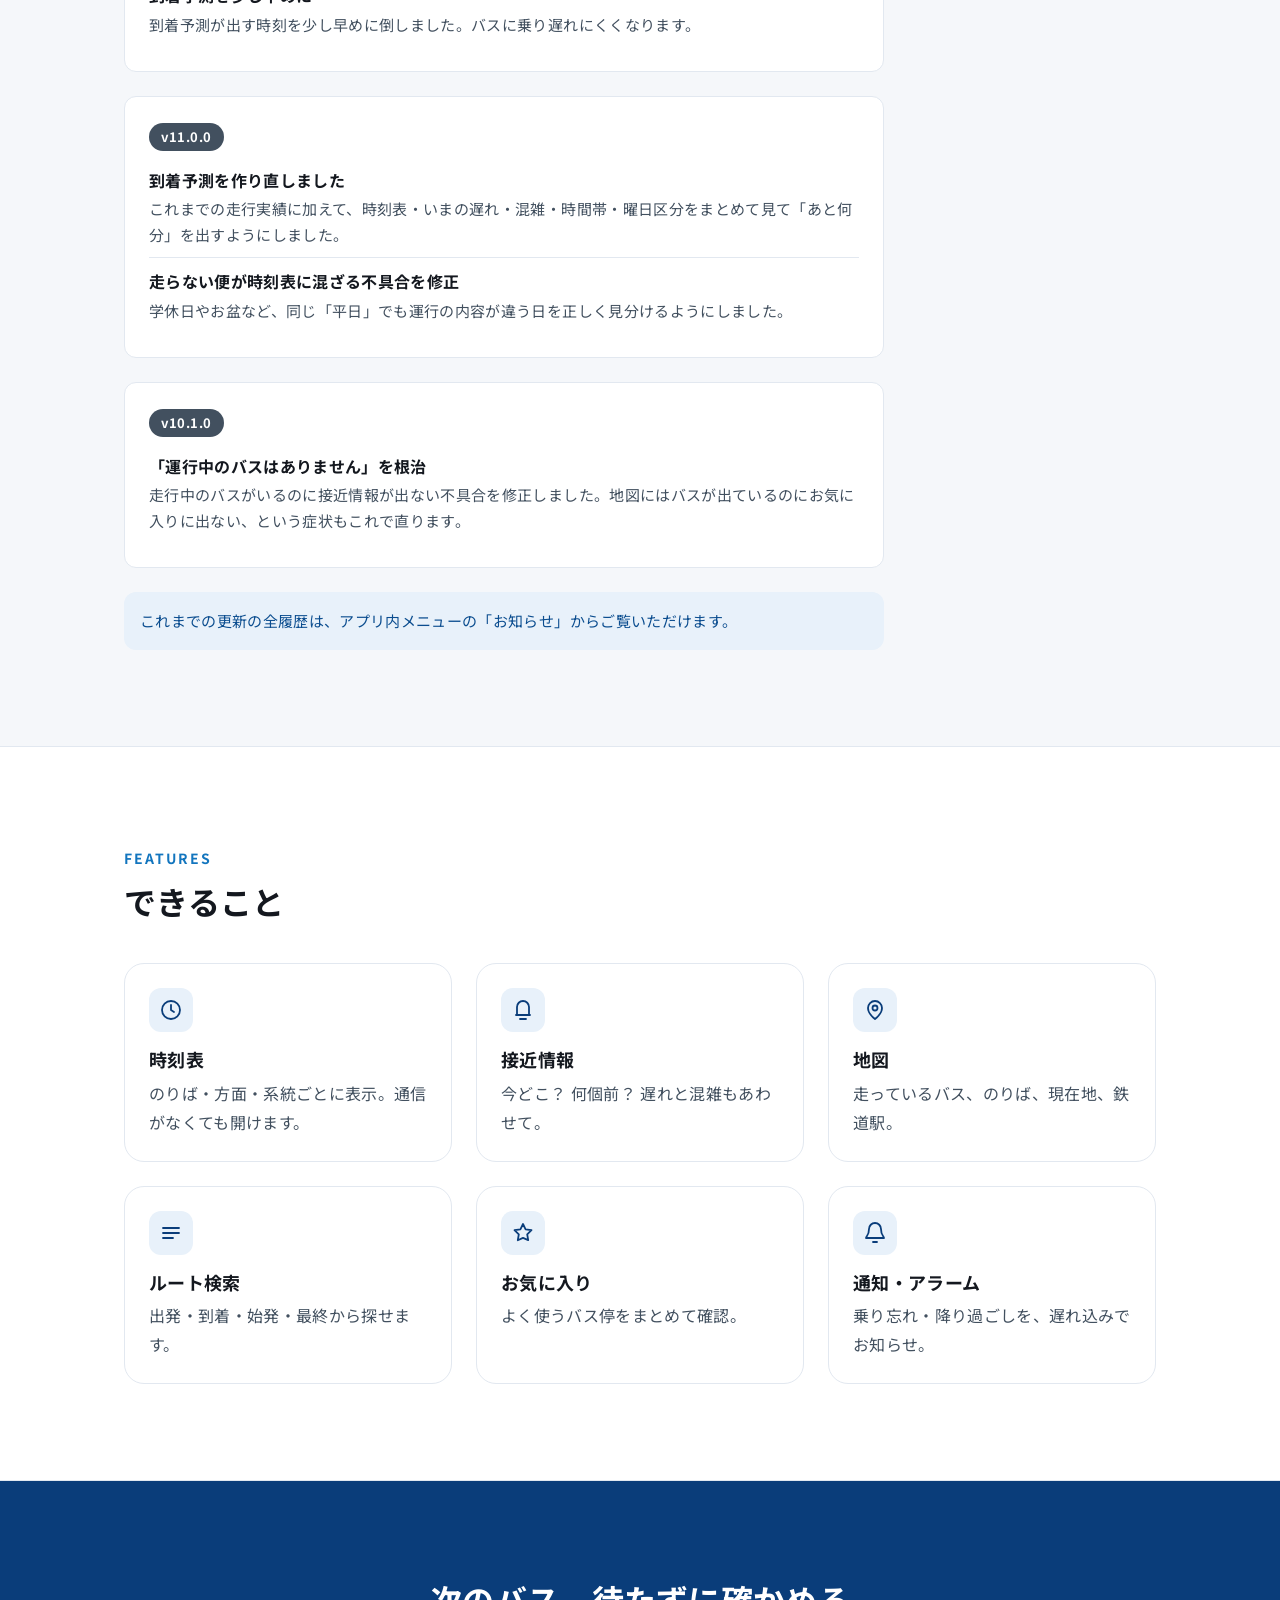
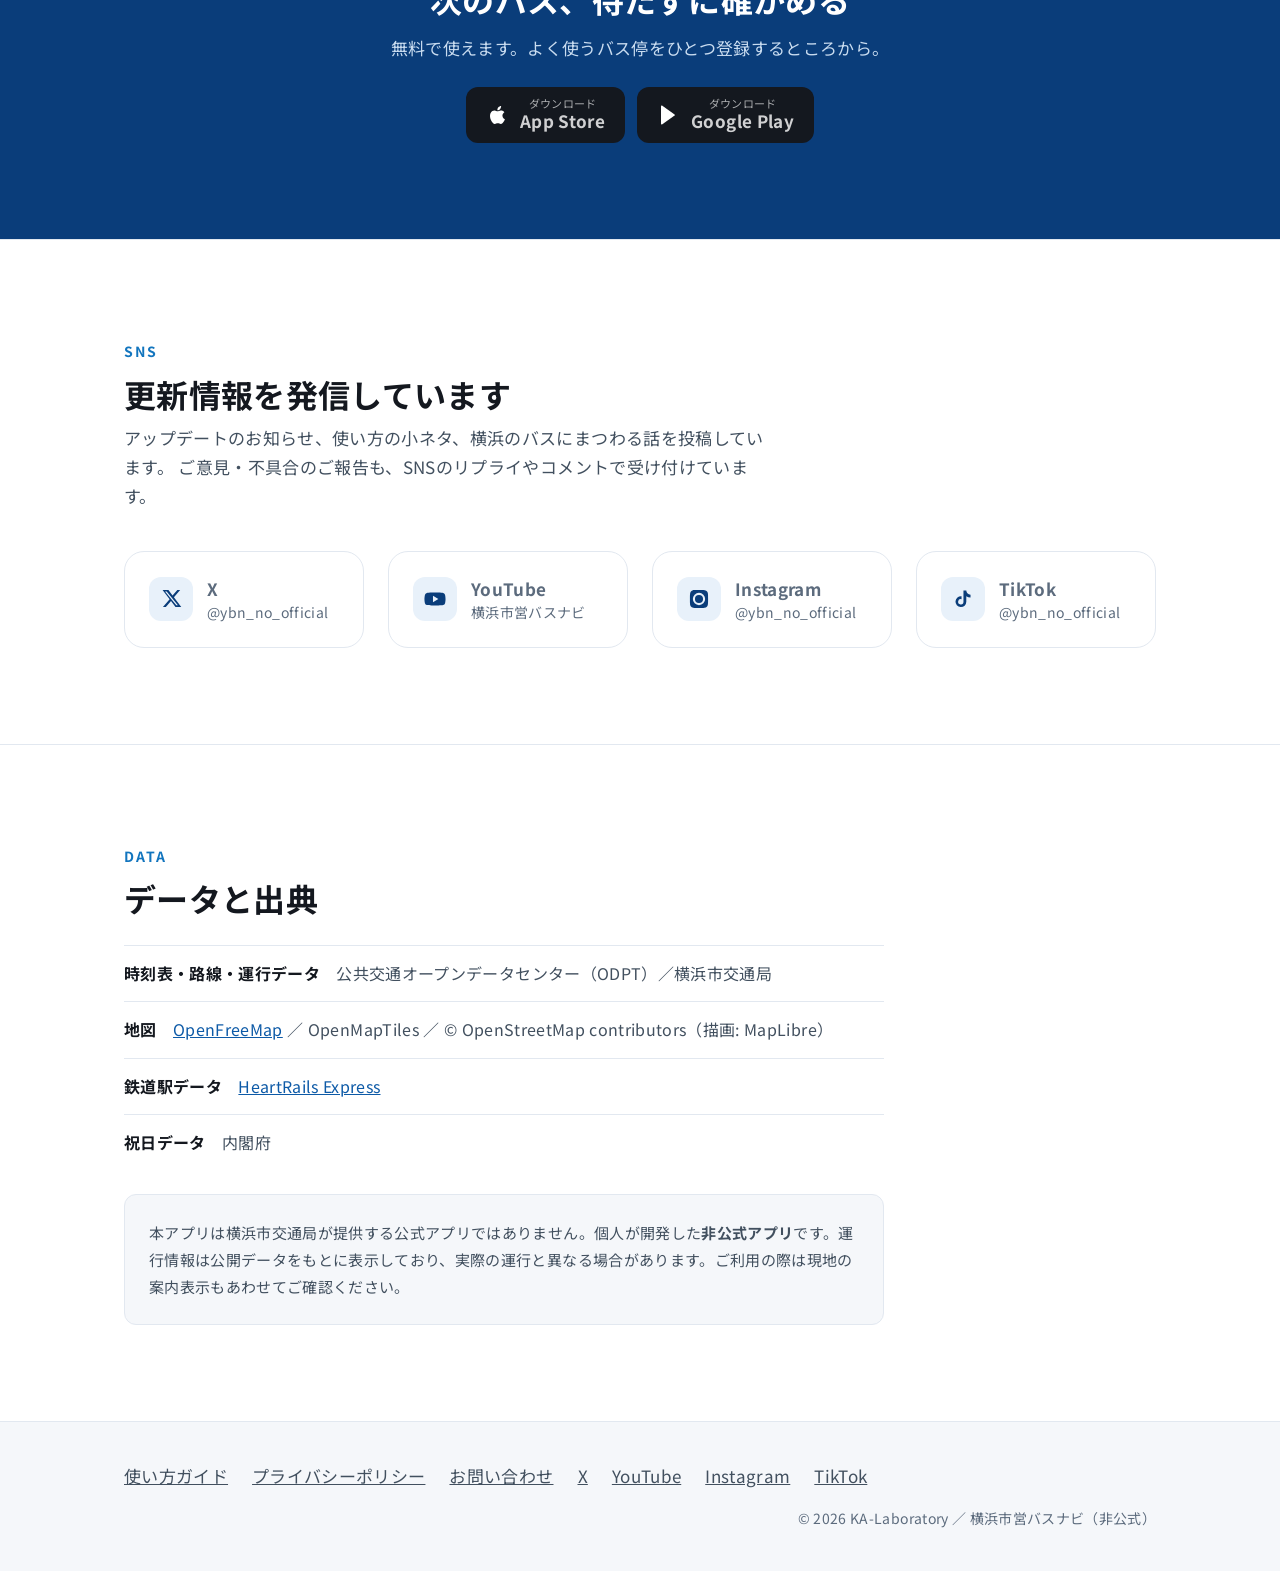
==== commit ebef58cb: "13.0.0 と 13.1.0 のお知らせとサイトを更新 - news.json: 2026-09-16 「バージョン13.0.0を公開しました」「バージョン13.1.0を公開しました」を先頭に追加 " ====
--- a/index.html
+++ b/index.html
@@ -315,18 +315,39 @@
     <span class="eyebrow">WHAT'S NEW</span>
     <h2>最新アップデート</h2>
     <div class="card reveal" style="margin-top:var(--s3);">
-      <span class="ver">v12.3.0</span>
+      <span class="ver">v13.1.0</span>
       <ul>
-        <li><b>地図の表示を速く</b><span>地図タブを開いてから地図と系統線が出るまでが速くなりました。</span></li>
-        <li><b>地図を軽く、電池にやさしく</b><span>走行中のバスを表示しているときの負荷を減らし、地図を離れている間は位置情報の取得を止めるようにしました。</span></li>
-        <li><b>起動直後からお気に入りの接近情報が揃うように</b><span>起動中に先に読み込んでおくようにしました。開いた瞬間から接近情報が並びます。</span></li>
-        <li><b>バス停の検索を軽く</b><span>出発地・到着地の選択でも「三の谷」「市ヶ尾駅」のような書き方で見つかるようになりました。</span></li>
-        <li><b>細かな不具合を修正</b><span>バス停で乗り降り中のバスが、開いた直後の接近情報から漏れることがある不具合と、通信が不安定なときや深夜に更新を短い間隔で繰り返してしまう不具合を修正しました。初回起動時に「情報の外部送信について」のお知らせを表示するようにしました（すでにお使いの方も、次回起動時に一度だけ表示されます）。</span></li>
+        <li><b>全角の数字・英字でも検索できるように</b><span>系統番号やバス停名を「１０１」のような全角で入力しても見つかるようにしました。</span></li>
+        <li><b>路線図から地図を開いたあと、戻るで路線図へ</b><span>「経路を地図で見る」のあと、戻るボタンでアプリが閉じてしまっていたのを直しました。</span></li>
+        <li><b>アラーム表示に遅れを見込んだ時刻</b><span>画面上部のアラーム表示に見込みの時刻を出し、発車時刻を過ぎたアラームは表示しないようにしました。</span></li>
+        <li><b>乗り換え検索の重複をまとめて表示</b><span>同じバスの組み合わせが乗り換え停だけ違って何件も並ぶのを1件にまとめ、ほかの乗り換え停を添えるようにしました。</span></li>
+        <li><b>更新ボタンがカードのボタンに重ならないように</b><span>一覧を下へスクロールしている間は右下の更新ボタンを隠し、カードの「通知」などを押しやすくしました。</span></li>
       </ul>
     </div>
 
     <h3 class="past-h">これまでの改善</h3>
     <div class="past reveal">
+      <div class="past-item">
+        <span class="ver ver-sm">v13.0.0</span>
+        <ul>
+          <li><b>乗車アラームのバスを見守ってお知らせ（Android版）</b><span>設定した便を発車の30分前から見守り、「◯個前」まで来たらお知らせします。設定からオンにできます。</span></li>
+          <li><b>一度だけのアラームが毎日鳴る不具合を修正</b><span>予約した日の便が終わったら、自動でオフになるようにしました。</span></li>
+          <li><b>深夜0時〜4時の時刻表・接近情報を正しく</b><span>前日の終バスまでを、前日のダイヤで表示するようにしました。</span></li>
+          <li><b>系統の多いバス停の接近情報と、時刻表の自動更新を修正</b><span>取得が失敗して表示されないことがある不具合を直しました。</span></li>
+          <li><b>通信・保存まわりを丈夫に</b><span>圏外で「更新しました」と出ていた不具合を直し、端末の時計のずれや保存データの破損にも対応しました（お気に入りは引き継がれます）。</span></li>
+          <li><b>戻るボタン・文字の拡大・ダークモードの見やすさを改善</b><span>戻るで詳細や地図の表示を順に閉じられるようにし、文字を大きくしても地図のボタンが重ならないようにしました。混雑度の色もダークモードで見やすくしました。</span></li>
+        </ul>
+      </div>
+      <div class="past-item">
+        <span class="ver ver-sm">v12.3.0</span>
+        <ul>
+          <li><b>地図の表示を速く</b><span>地図タブを開いてから地図と系統線が出るまでが速くなりました。</span></li>
+          <li><b>地図を軽く、電池にやさしく</b><span>走行中のバスを表示しているときの負荷を減らし、地図を離れている間は位置情報の取得を止めるようにしました。</span></li>
+          <li><b>起動直後からお気に入りの接近情報が揃うように</b><span>起動中に先に読み込んでおくようにしました。開いた瞬間から接近情報が並びます。</span></li>
+          <li><b>バス停の検索を軽く</b><span>出発地・到着地の選択でも「三の谷」「市ヶ尾駅」のような書き方で見つかるようになりました。</span></li>
+          <li><b>細かな不具合を修正</b><span>バス停で乗り降り中のバスが、開いた直後の接近情報から漏れることがある不具合と、通信が不安定なときや深夜に更新を短い間隔で繰り返してしまう不具合を修正しました。初回起動時に「情報の外部送信について」のお知らせを表示するようにしました（すでにお使いの方も、次回起動時に一度だけ表示されます）。</span></li>
+        </ul>
+      </div>
       <div class="past-item">
         <span class="ver ver-sm">v12.2.2</span>
         <ul>
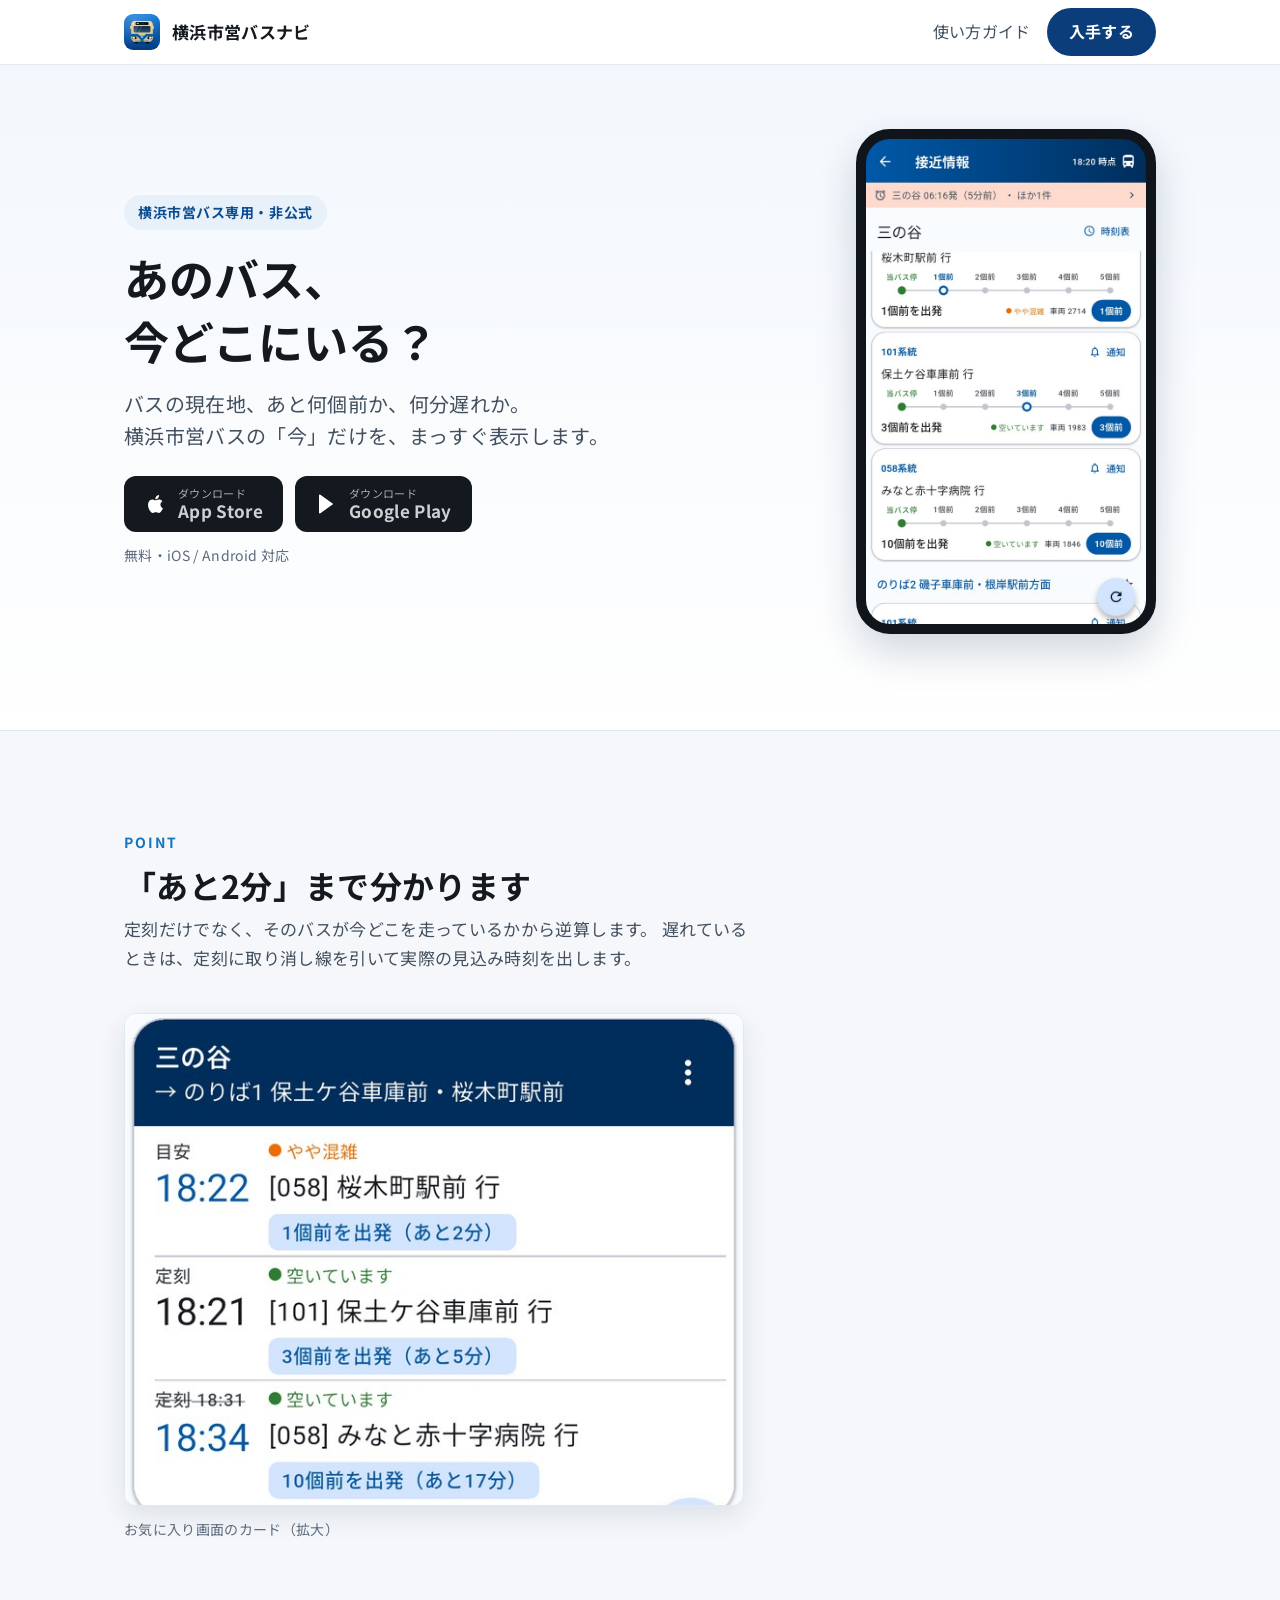
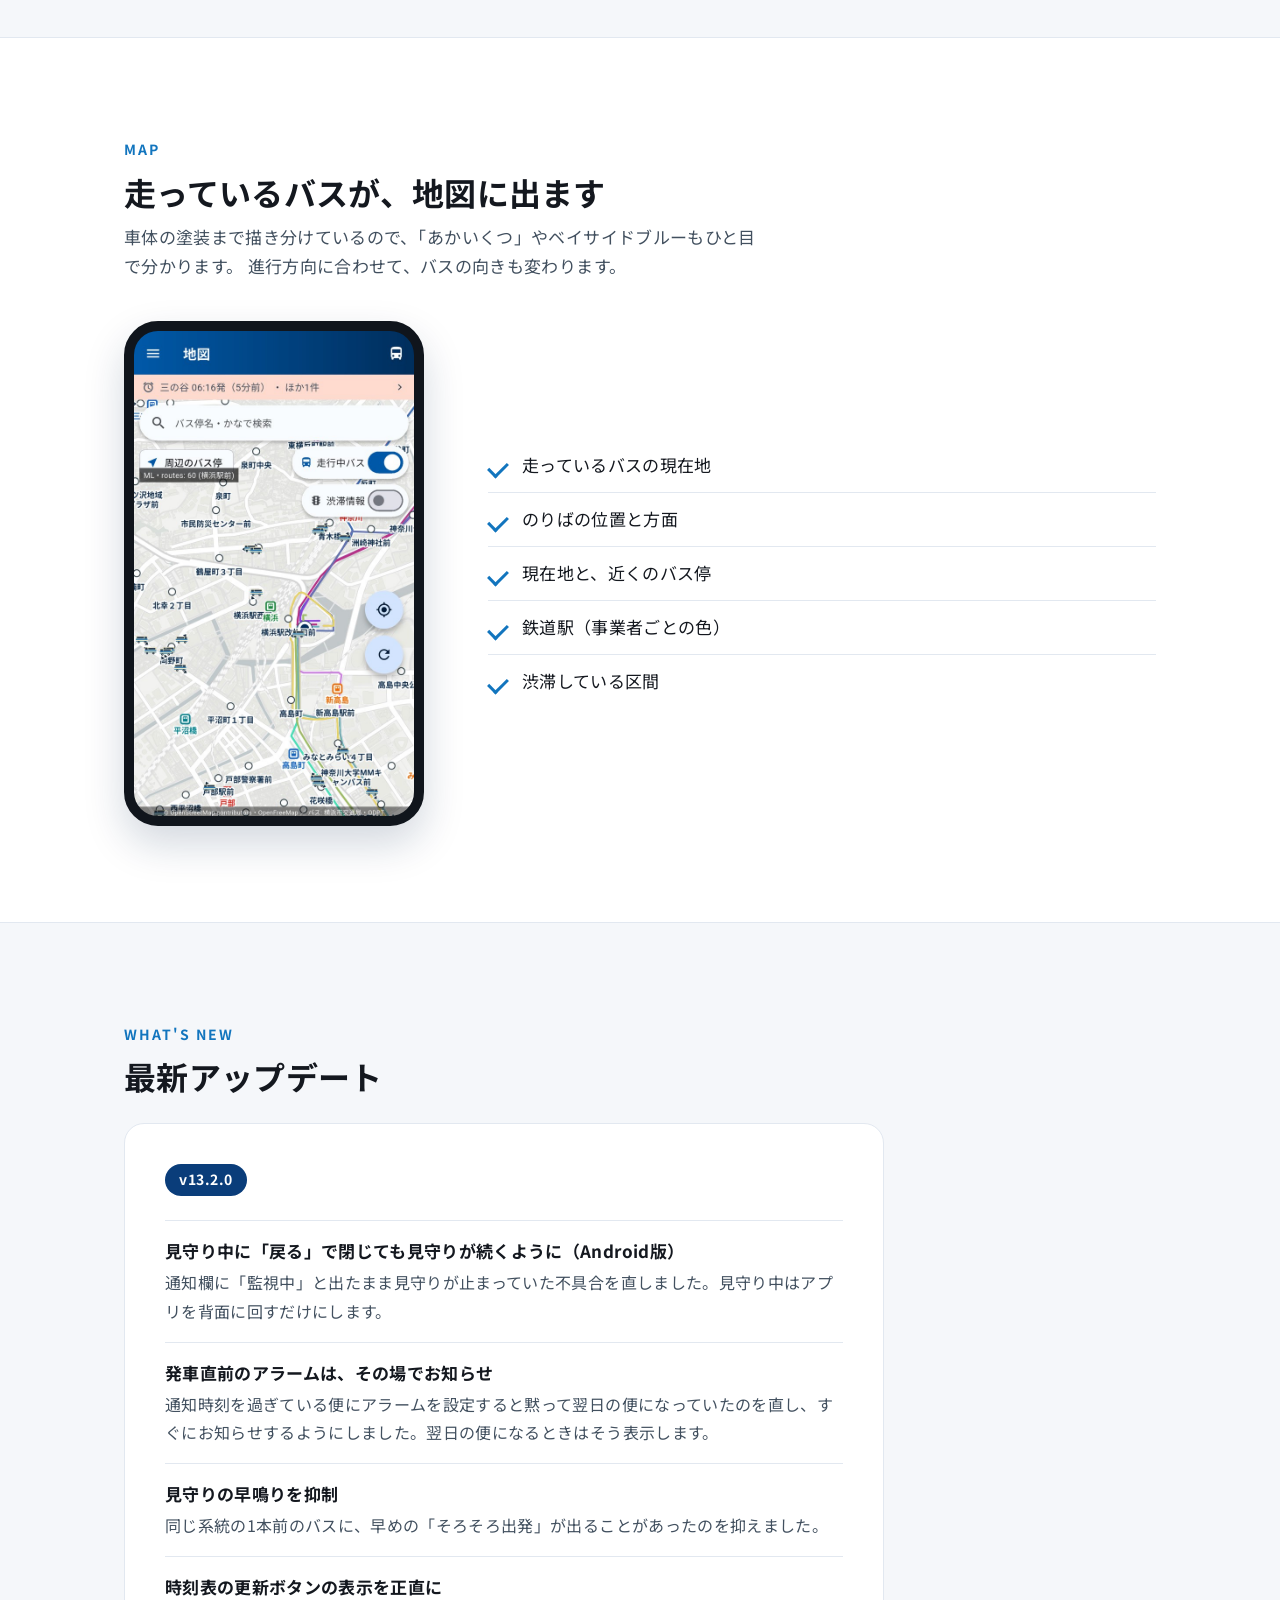
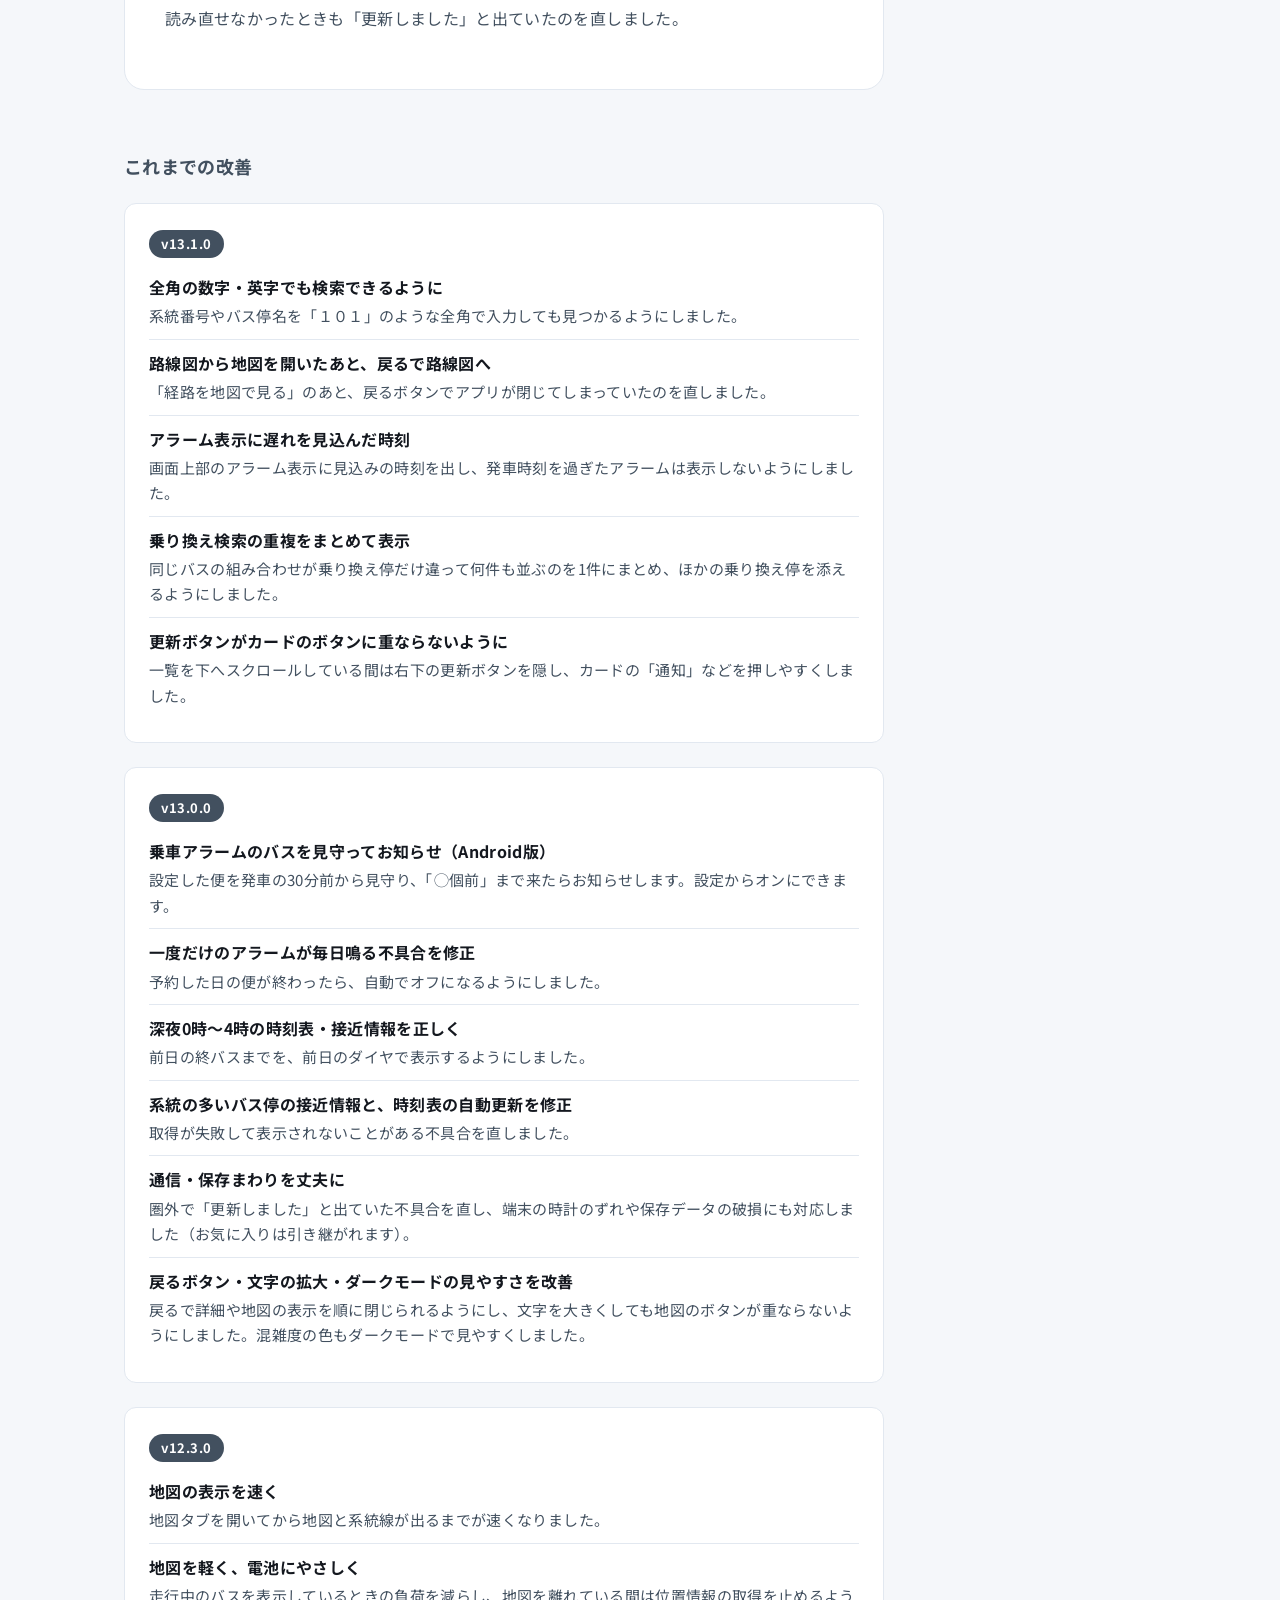
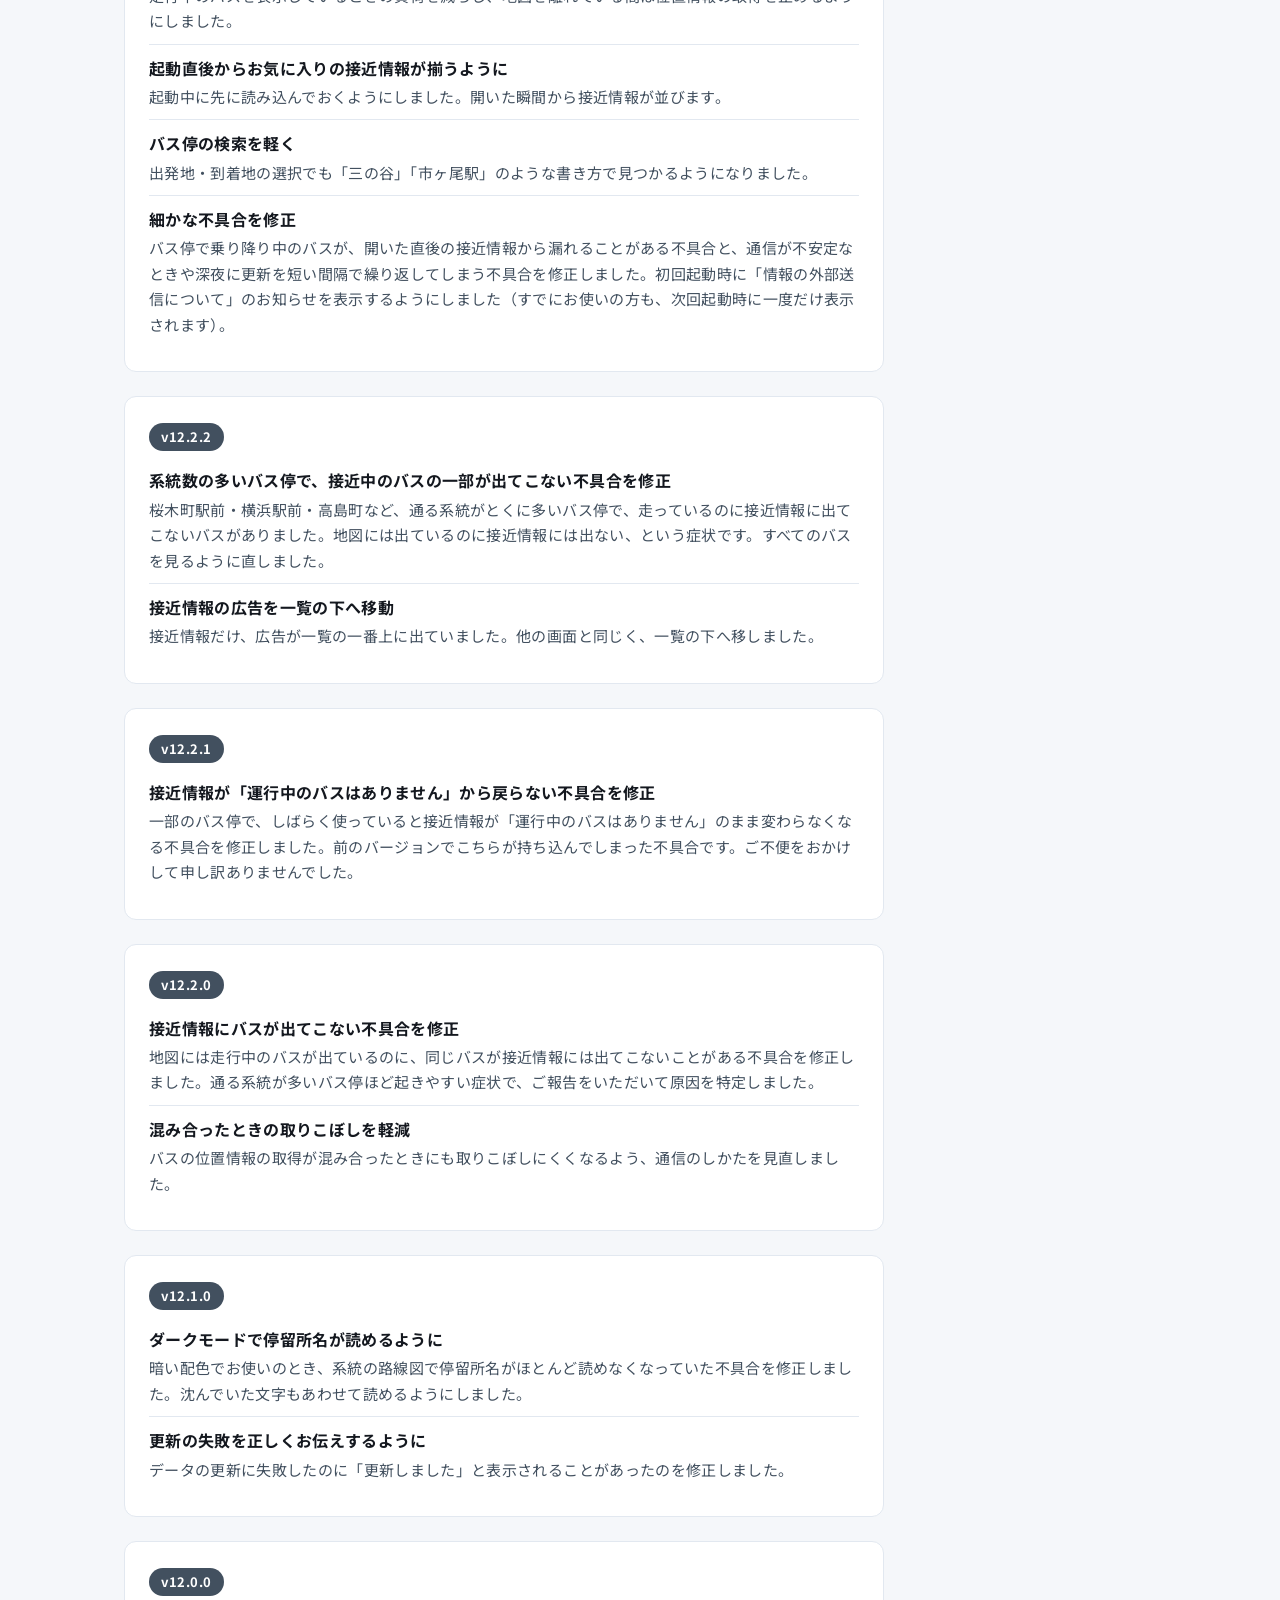
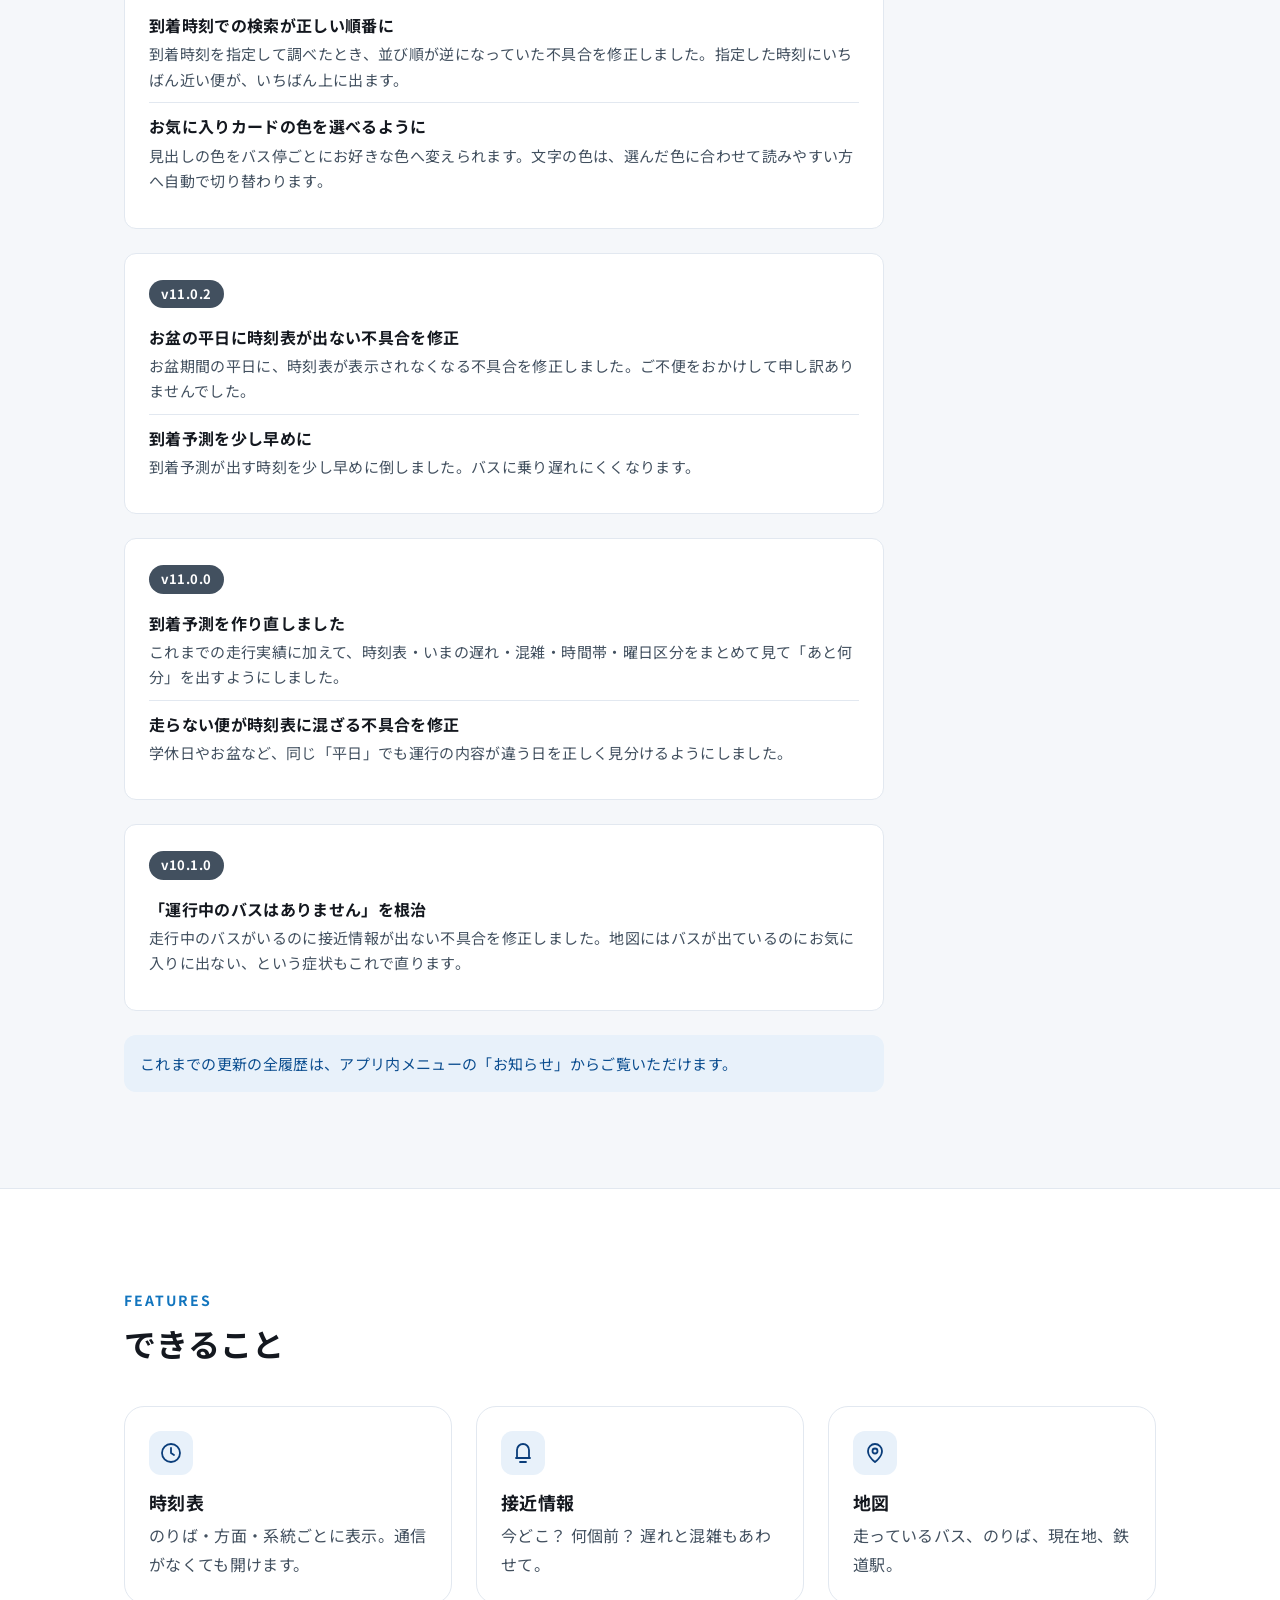
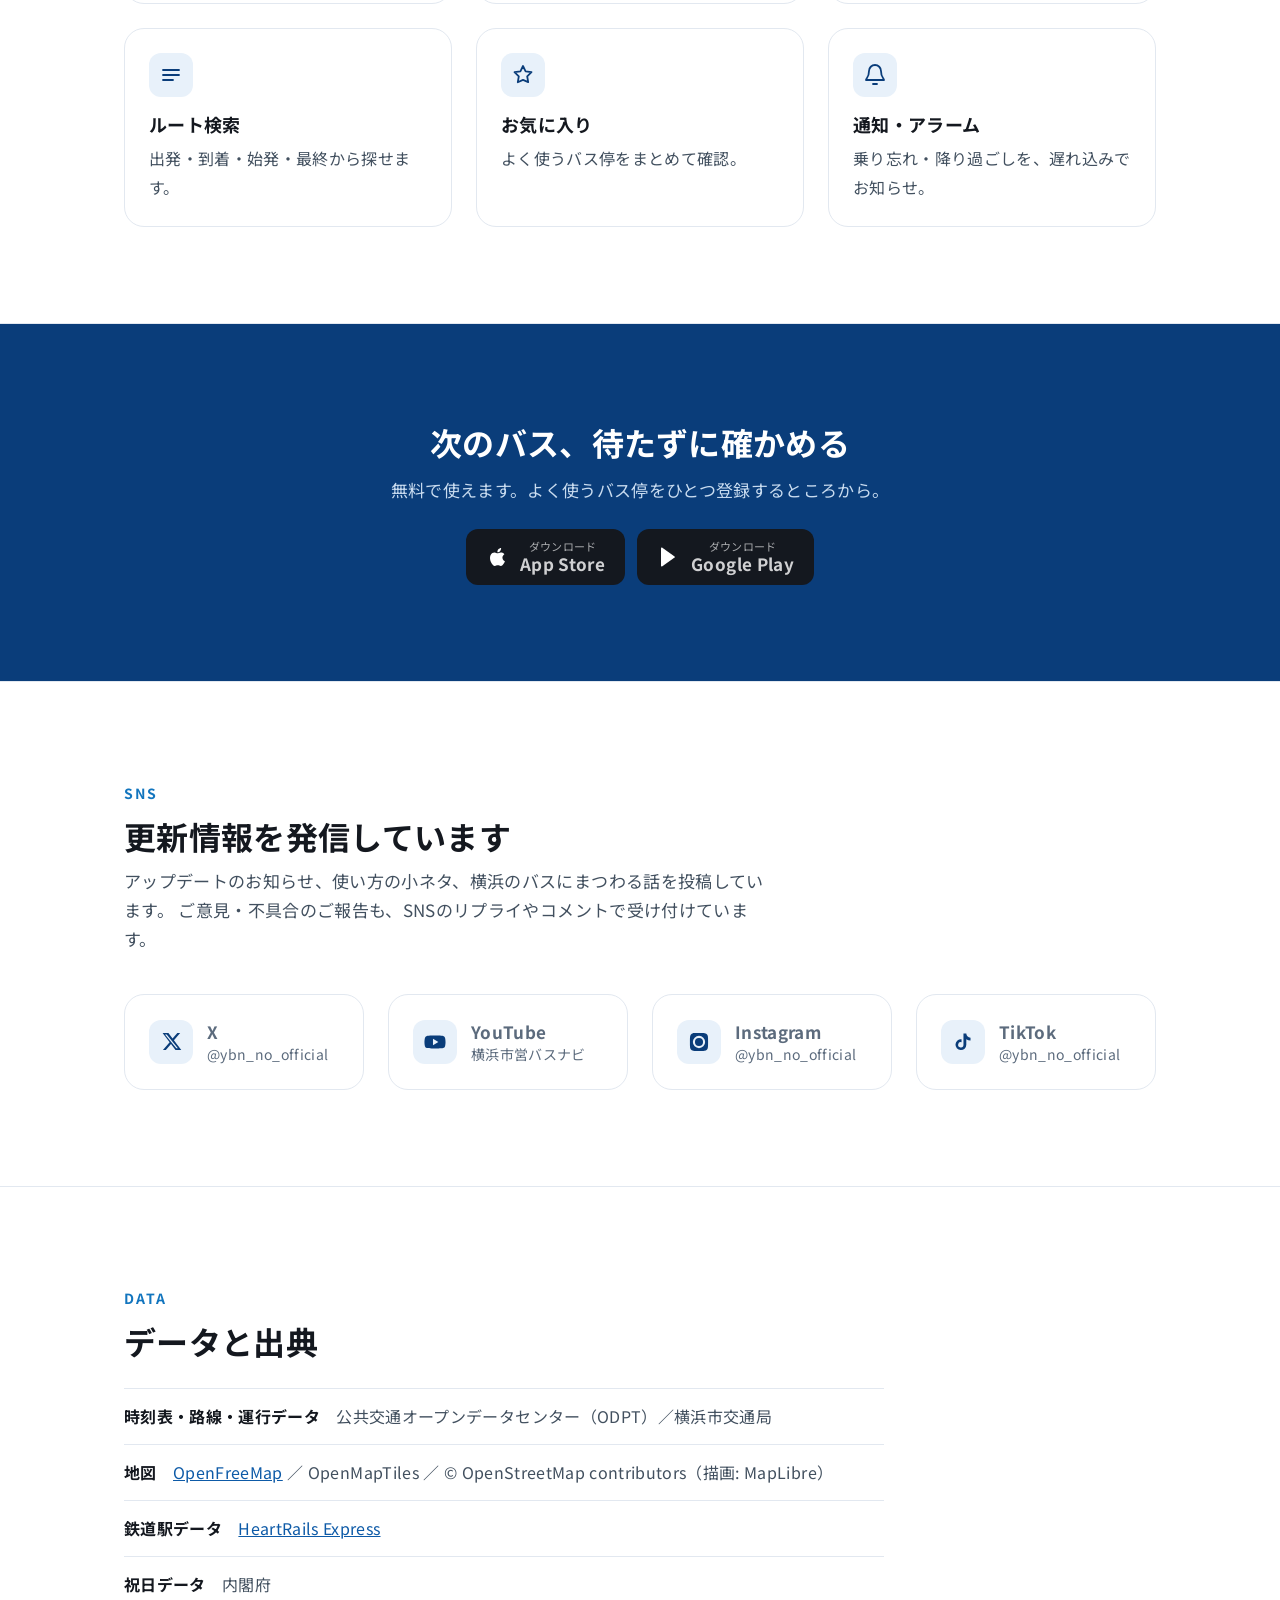
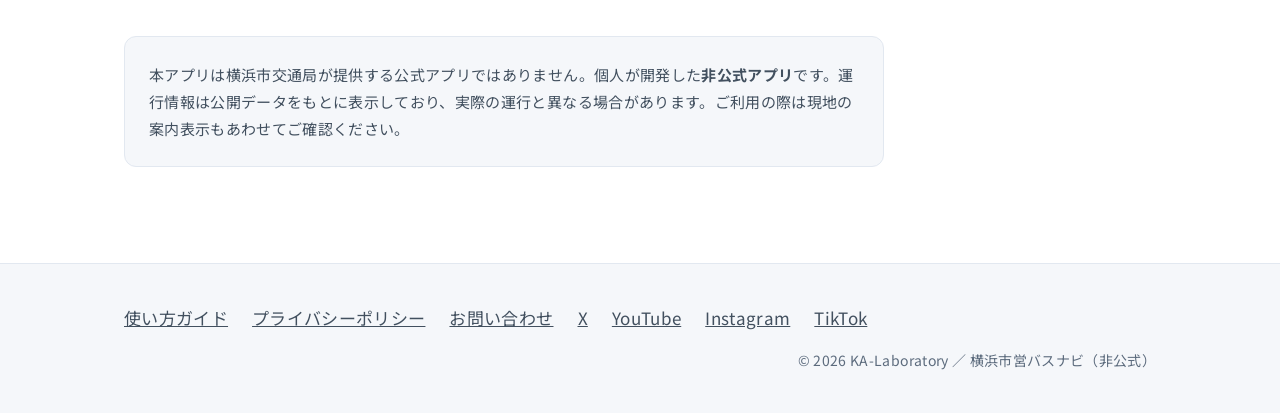
==== commit 6e253b61: "13.2.0 のお知らせとサイトを更新 - news.json: 2026-09-18 「バージョン13.2.0を公開しました」を先頭に追加 - index.html: 最新アップデートを v13.2" ====
--- a/index.html
+++ b/index.html
@@ -315,18 +315,27 @@
     <span class="eyebrow">WHAT'S NEW</span>
     <h2>最新アップデート</h2>
     <div class="card reveal" style="margin-top:var(--s3);">
-      <span class="ver">v13.1.0</span>
+      <span class="ver">v13.2.0</span>
       <ul>
-        <li><b>全角の数字・英字でも検索できるように</b><span>系統番号やバス停名を「１０１」のような全角で入力しても見つかるようにしました。</span></li>
-        <li><b>路線図から地図を開いたあと、戻るで路線図へ</b><span>「経路を地図で見る」のあと、戻るボタンでアプリが閉じてしまっていたのを直しました。</span></li>
-        <li><b>アラーム表示に遅れを見込んだ時刻</b><span>画面上部のアラーム表示に見込みの時刻を出し、発車時刻を過ぎたアラームは表示しないようにしました。</span></li>
-        <li><b>乗り換え検索の重複をまとめて表示</b><span>同じバスの組み合わせが乗り換え停だけ違って何件も並ぶのを1件にまとめ、ほかの乗り換え停を添えるようにしました。</span></li>
-        <li><b>更新ボタンがカードのボタンに重ならないように</b><span>一覧を下へスクロールしている間は右下の更新ボタンを隠し、カードの「通知」などを押しやすくしました。</span></li>
+        <li><b>見守り中に「戻る」で閉じても見守りが続くように（Android版）</b><span>通知欄に「監視中」と出たまま見守りが止まっていた不具合を直しました。見守り中はアプリを背面に回すだけにします。</span></li>
+        <li><b>発車直前のアラームは、その場でお知らせ</b><span>通知時刻を過ぎている便にアラームを設定すると黙って翌日の便になっていたのを直し、すぐにお知らせするようにしました。翌日の便になるときはそう表示します。</span></li>
+        <li><b>見守りの早鳴りを抑制</b><span>同じ系統の1本前のバスに、早めの「そろそろ出発」が出ることがあったのを抑えました。</span></li>
+        <li><b>時刻表の更新ボタンの表示を正直に</b><span>読み直せなかったときも「更新しました」と出ていたのを直しました。</span></li>
       </ul>
     </div>
 
     <h3 class="past-h">これまでの改善</h3>
     <div class="past reveal">
+      <div class="past-item">
+        <span class="ver ver-sm">v13.1.0</span>
+        <ul>
+          <li><b>全角の数字・英字でも検索できるように</b><span>系統番号やバス停名を「１０１」のような全角で入力しても見つかるようにしました。</span></li>
+          <li><b>路線図から地図を開いたあと、戻るで路線図へ</b><span>「経路を地図で見る」のあと、戻るボタンでアプリが閉じてしまっていたのを直しました。</span></li>
+          <li><b>アラーム表示に遅れを見込んだ時刻</b><span>画面上部のアラーム表示に見込みの時刻を出し、発車時刻を過ぎたアラームは表示しないようにしました。</span></li>
+          <li><b>乗り換え検索の重複をまとめて表示</b><span>同じバスの組み合わせが乗り換え停だけ違って何件も並ぶのを1件にまとめ、ほかの乗り換え停を添えるようにしました。</span></li>
+          <li><b>更新ボタンがカードのボタンに重ならないように</b><span>一覧を下へスクロールしている間は右下の更新ボタンを隠し、カードの「通知」などを押しやすくしました。</span></li>
+        </ul>
+      </div>
       <div class="past-item">
         <span class="ver ver-sm">v13.0.0</span>
         <ul>
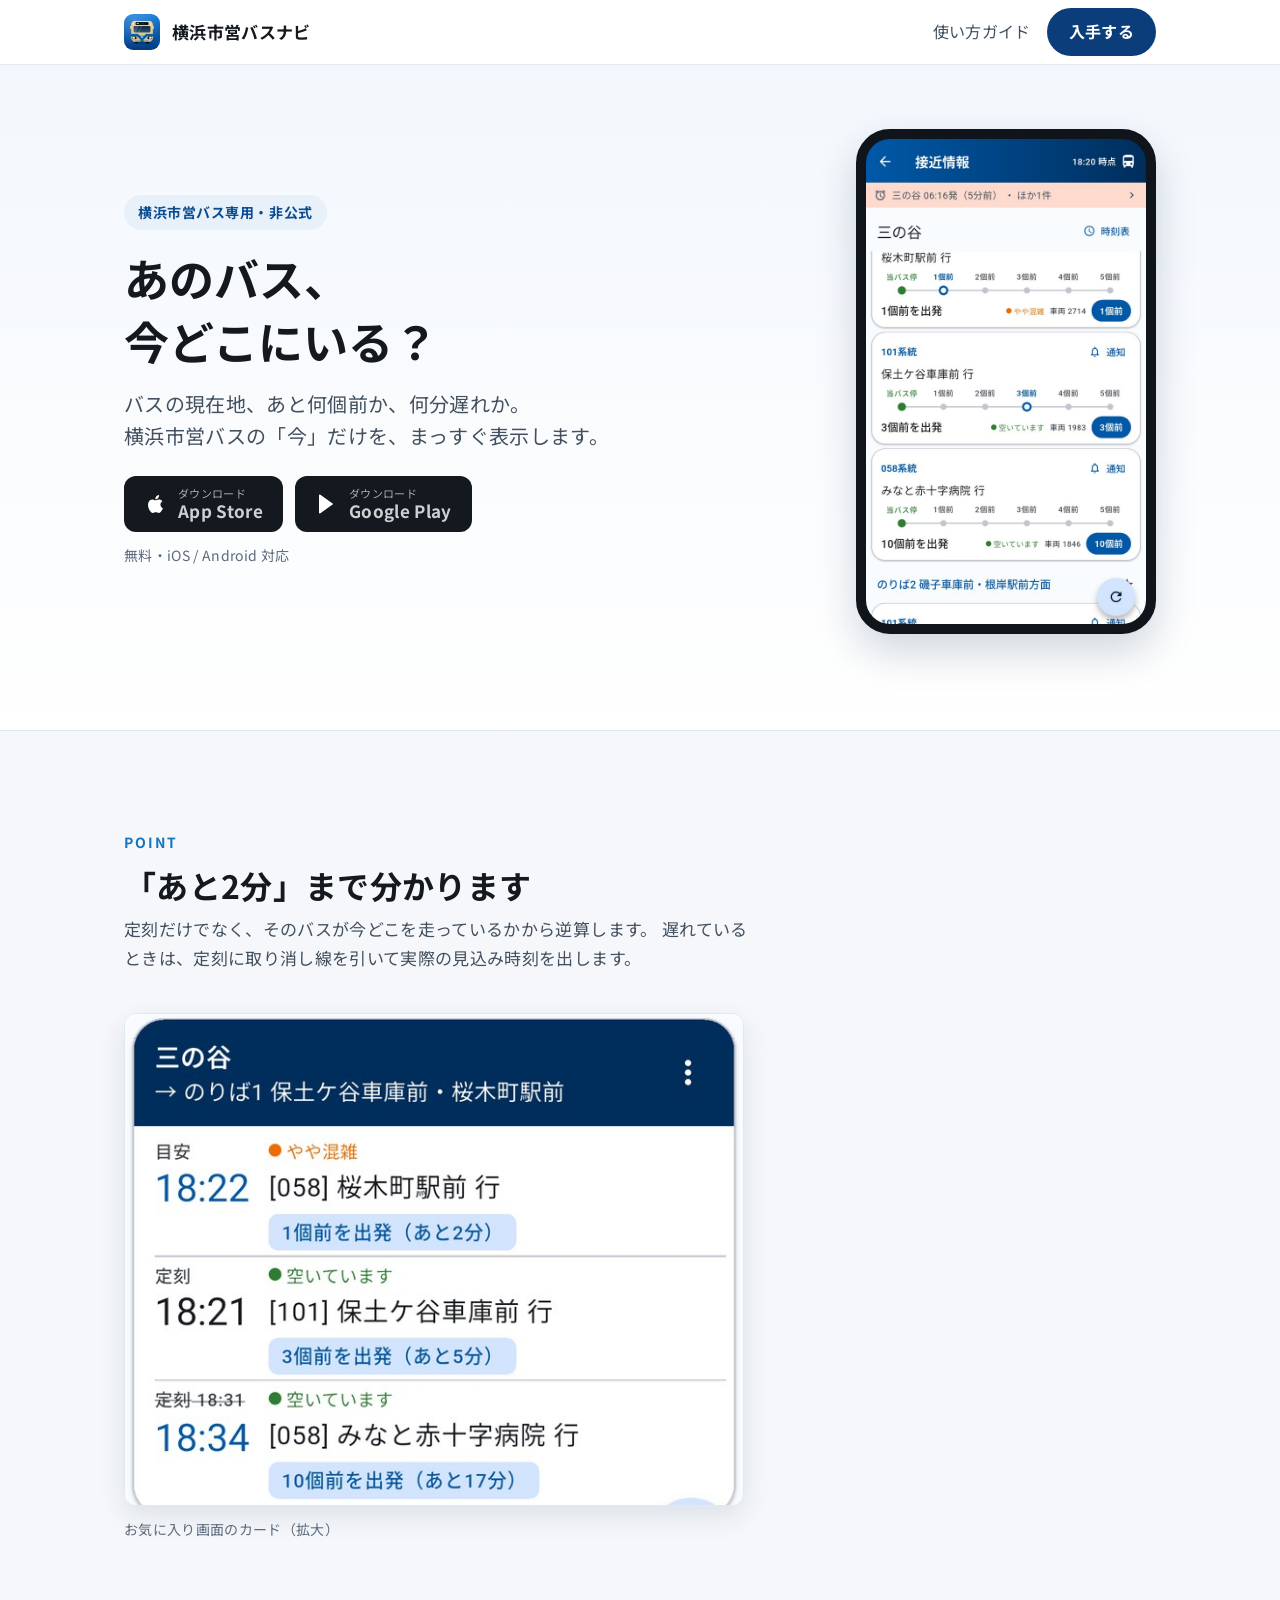
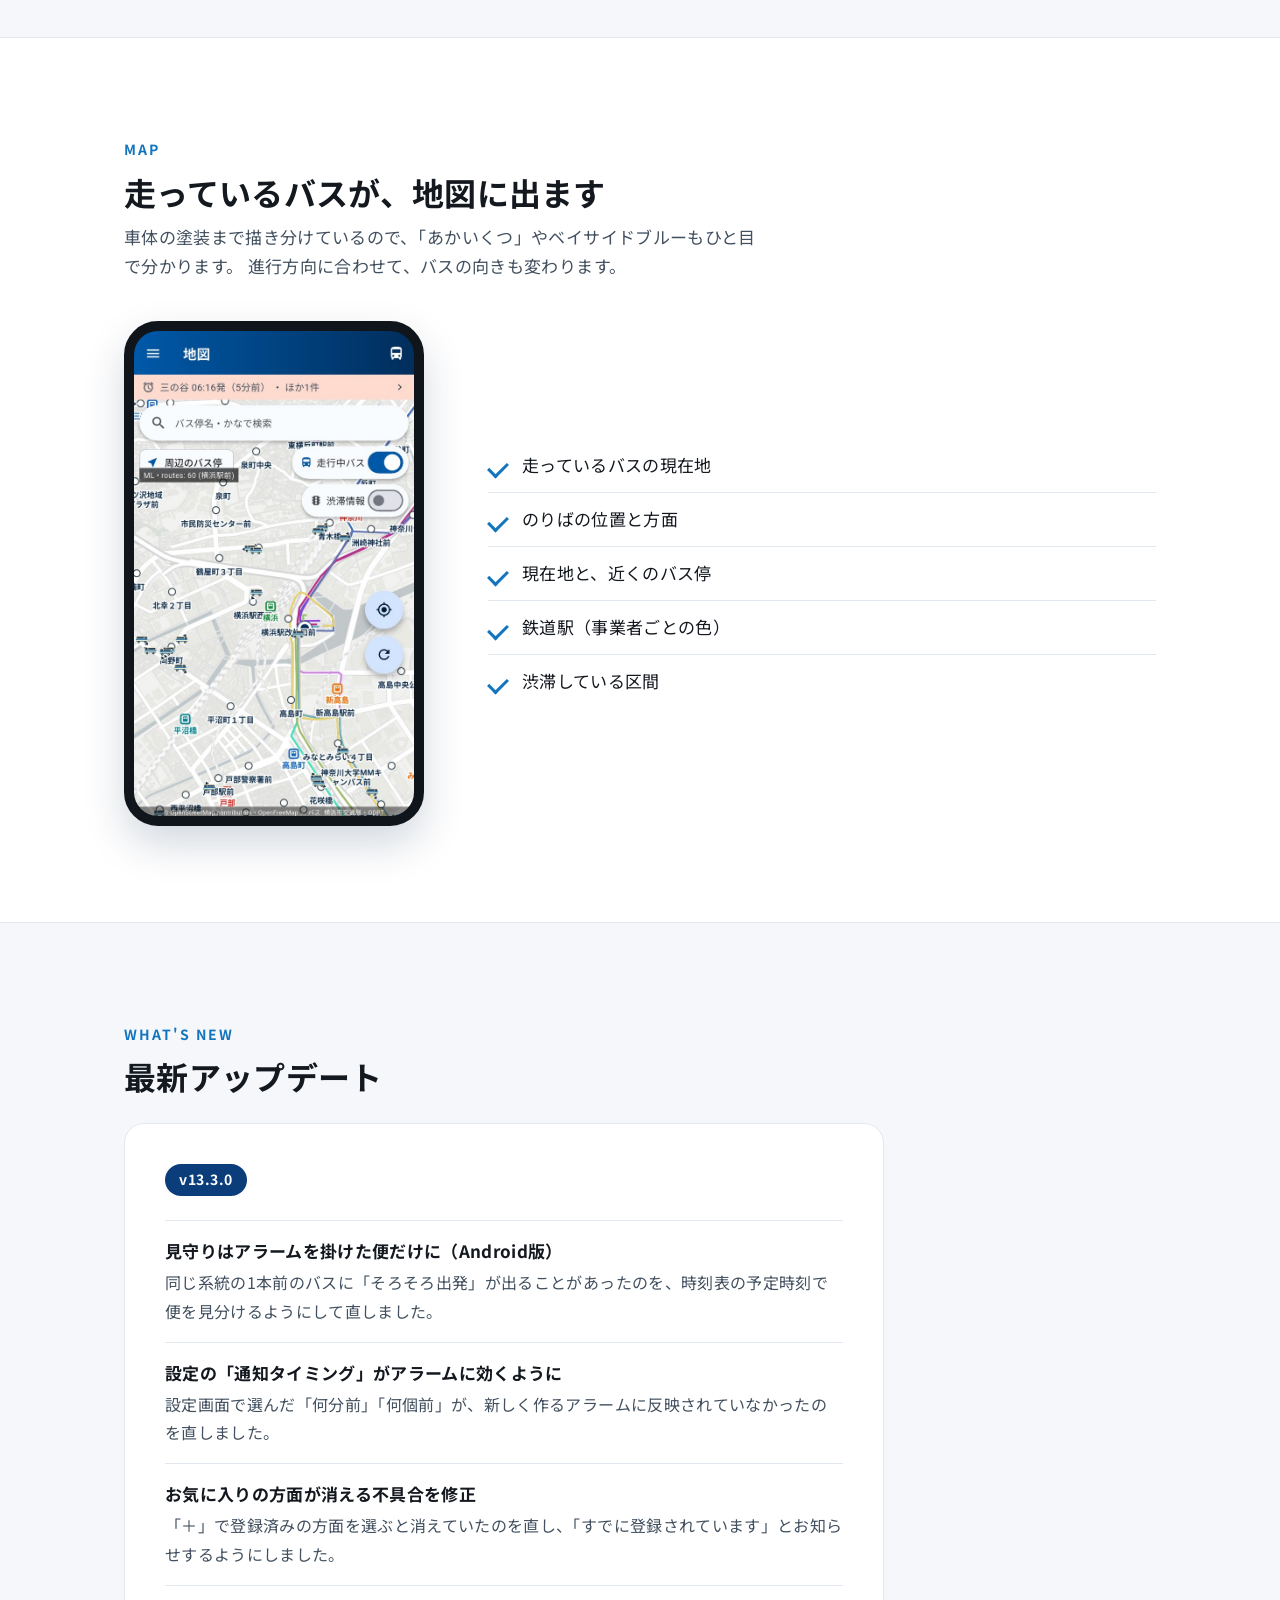
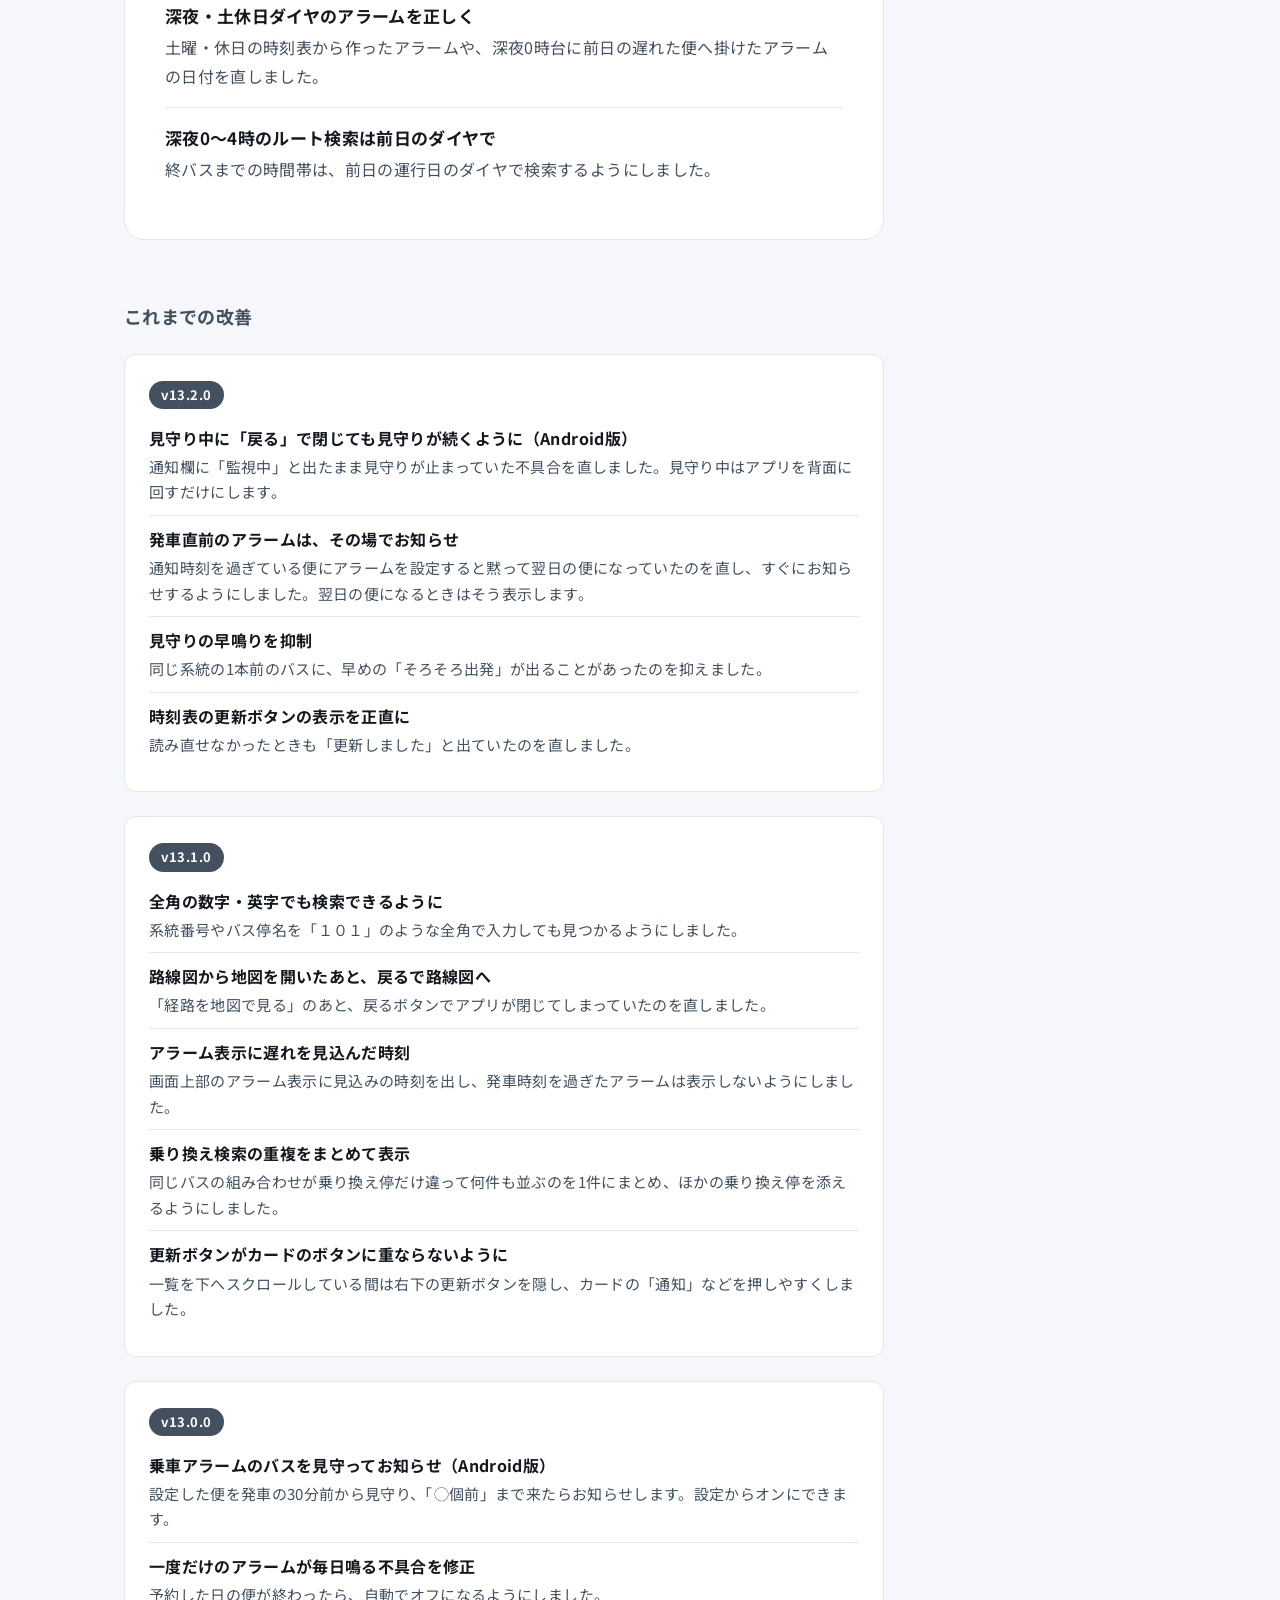
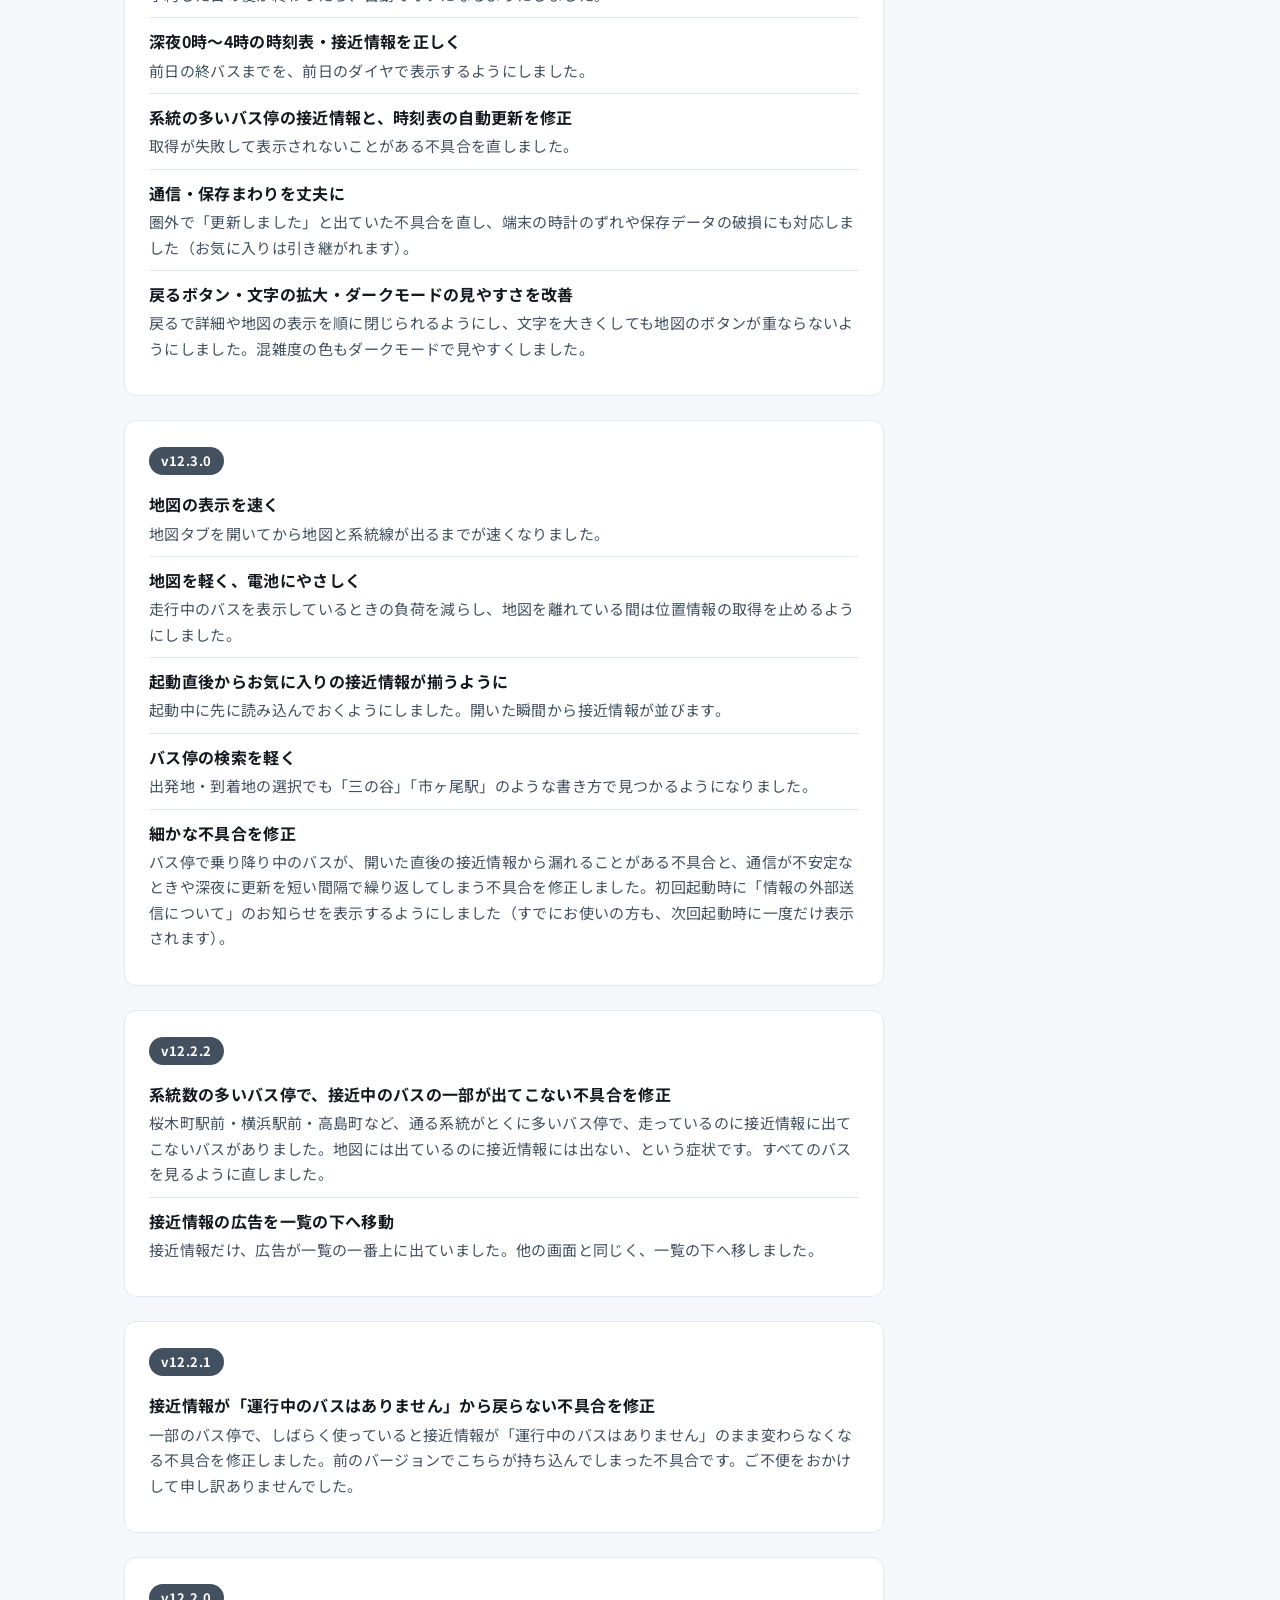
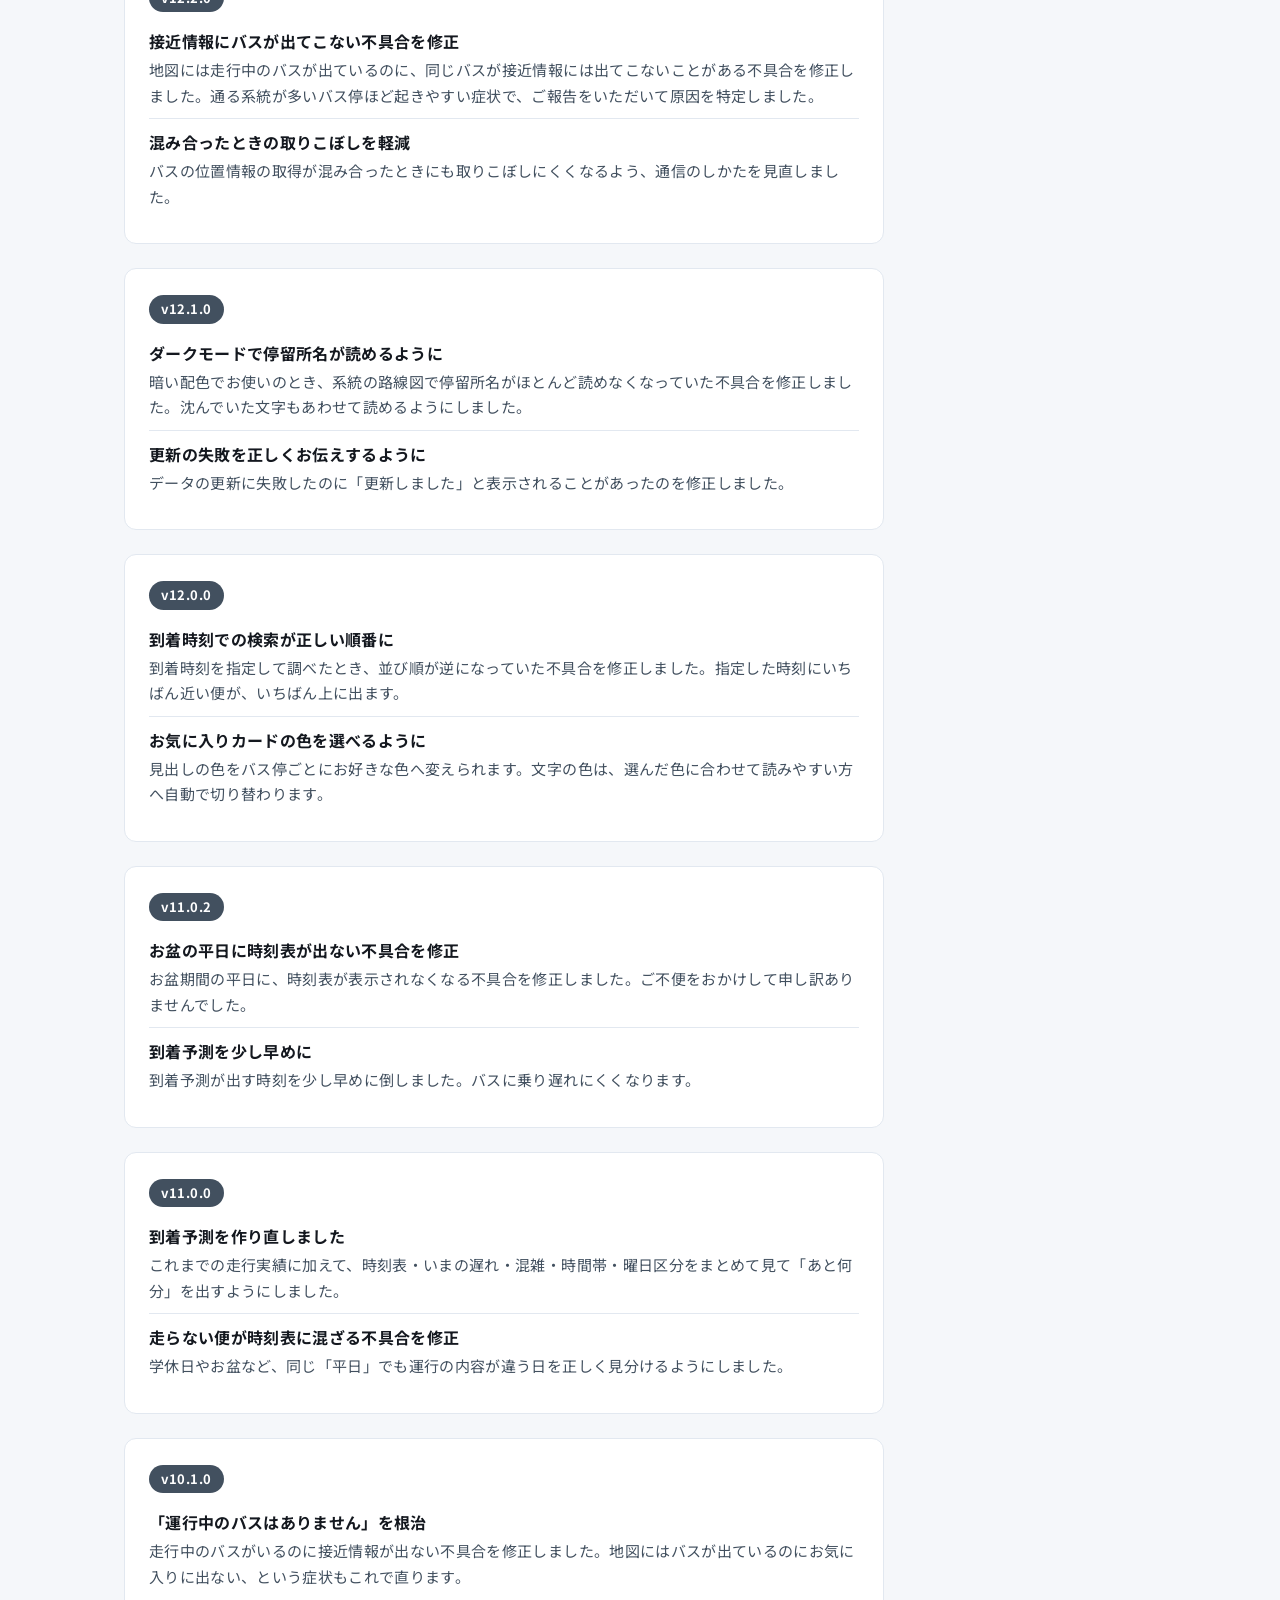
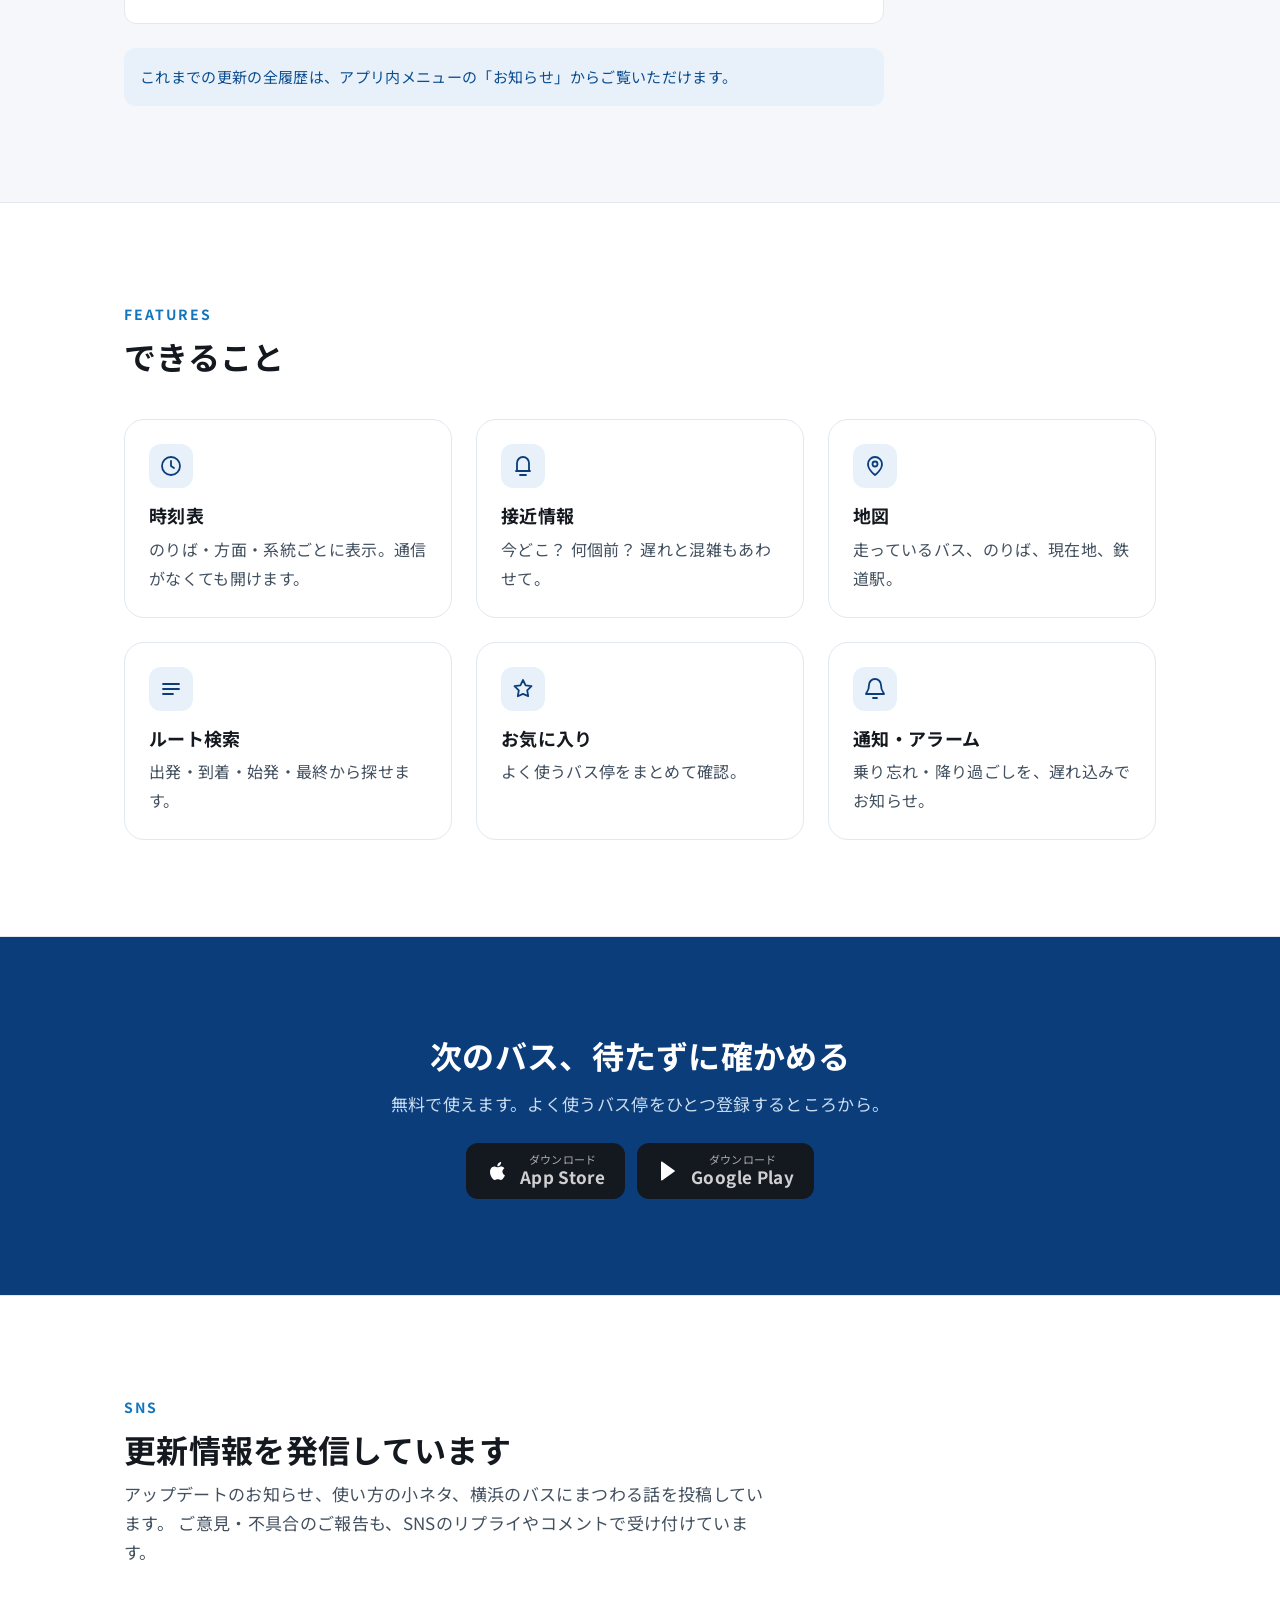
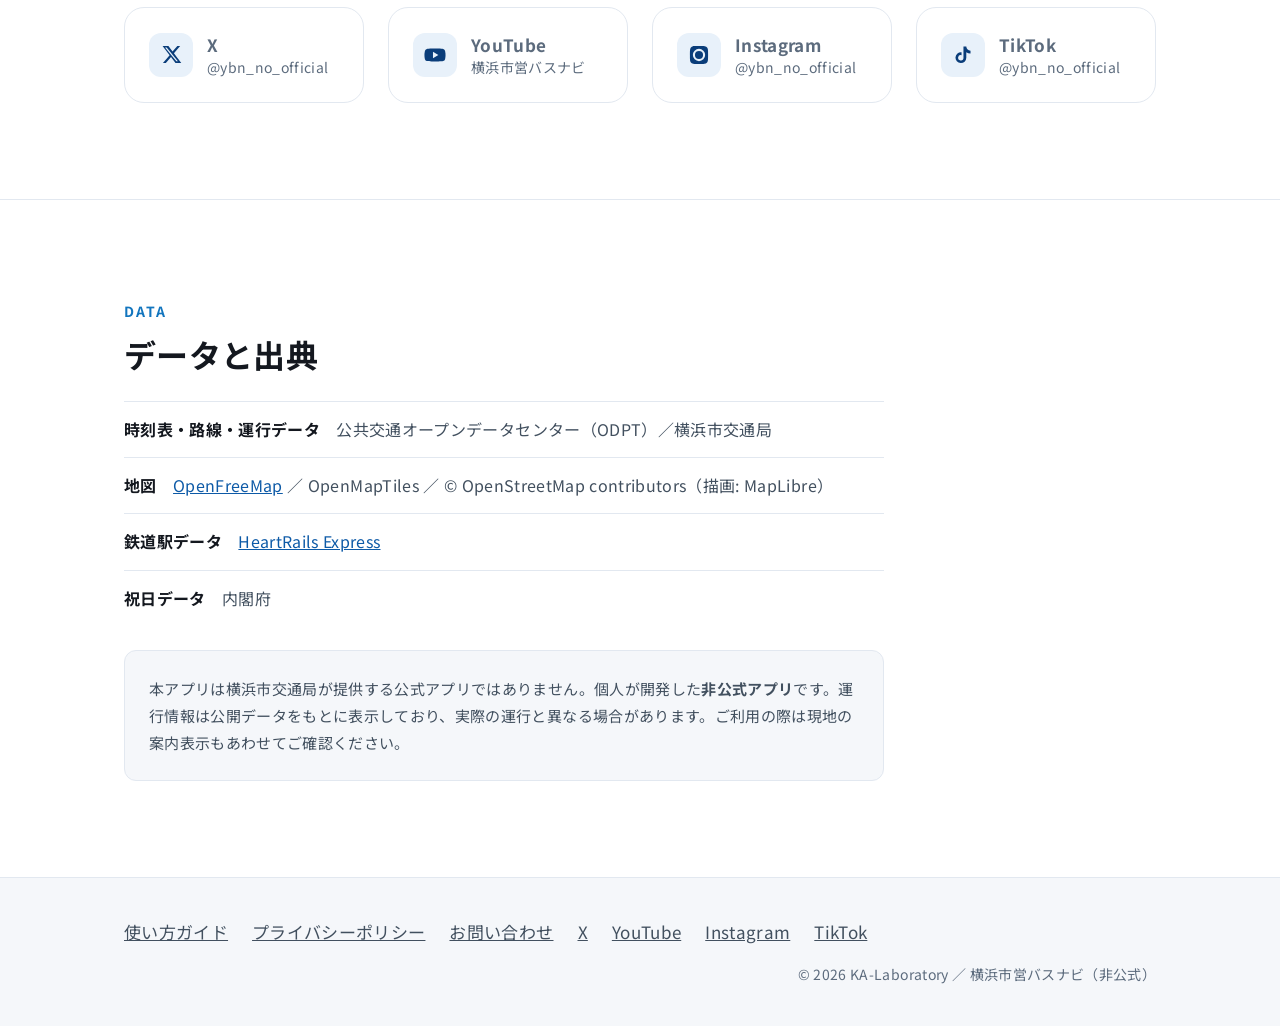
==== commit 65580d68: "13.3.0 のお知らせとサイトを更新 - news.json: 2026-09-30 「バージョン13.3.0を公開しました」を先頭に追加 - index.html: 最新アップデートを v13.3" ====
--- a/index.html
+++ b/index.html
@@ -315,17 +315,27 @@
     <span class="eyebrow">WHAT'S NEW</span>
     <h2>最新アップデート</h2>
     <div class="card reveal" style="margin-top:var(--s3);">
-      <span class="ver">v13.2.0</span>
+      <span class="ver">v13.3.0</span>
       <ul>
-        <li><b>見守り中に「戻る」で閉じても見守りが続くように（Android版）</b><span>通知欄に「監視中」と出たまま見守りが止まっていた不具合を直しました。見守り中はアプリを背面に回すだけにします。</span></li>
-        <li><b>発車直前のアラームは、その場でお知らせ</b><span>通知時刻を過ぎている便にアラームを設定すると黙って翌日の便になっていたのを直し、すぐにお知らせするようにしました。翌日の便になるときはそう表示します。</span></li>
-        <li><b>見守りの早鳴りを抑制</b><span>同じ系統の1本前のバスに、早めの「そろそろ出発」が出ることがあったのを抑えました。</span></li>
-        <li><b>時刻表の更新ボタンの表示を正直に</b><span>読み直せなかったときも「更新しました」と出ていたのを直しました。</span></li>
+        <li><b>見守りはアラームを掛けた便だけに（Android版）</b><span>同じ系統の1本前のバスに「そろそろ出発」が出ることがあったのを、時刻表の予定時刻で便を見分けるようにして直しました。</span></li>
+        <li><b>設定の「通知タイミング」がアラームに効くように</b><span>設定画面で選んだ「何分前」「何個前」が、新しく作るアラームに反映されていなかったのを直しました。</span></li>
+        <li><b>お気に入りの方面が消える不具合を修正</b><span>「＋」で登録済みの方面を選ぶと消えていたのを直し、「すでに登録されています」とお知らせするようにしました。</span></li>
+        <li><b>深夜・土休日ダイヤのアラームを正しく</b><span>土曜・休日の時刻表から作ったアラームや、深夜0時台に前日の遅れた便へ掛けたアラームの日付を直しました。</span></li>
+        <li><b>深夜0〜4時のルート検索は前日のダイヤで</b><span>終バスまでの時間帯は、前日の運行日のダイヤで検索するようにしました。</span></li>
       </ul>
     </div>
 
     <h3 class="past-h">これまでの改善</h3>
     <div class="past reveal">
+      <div class="past-item">
+        <span class="ver ver-sm">v13.2.0</span>
+        <ul>
+          <li><b>見守り中に「戻る」で閉じても見守りが続くように（Android版）</b><span>通知欄に「監視中」と出たまま見守りが止まっていた不具合を直しました。見守り中はアプリを背面に回すだけにします。</span></li>
+          <li><b>発車直前のアラームは、その場でお知らせ</b><span>通知時刻を過ぎている便にアラームを設定すると黙って翌日の便になっていたのを直し、すぐにお知らせするようにしました。翌日の便になるときはそう表示します。</span></li>
+          <li><b>見守りの早鳴りを抑制</b><span>同じ系統の1本前のバスに、早めの「そろそろ出発」が出ることがあったのを抑えました。</span></li>
+          <li><b>時刻表の更新ボタンの表示を正直に</b><span>読み直せなかったときも「更新しました」と出ていたのを直しました。</span></li>
+        </ul>
+      </div>
       <div class="past-item">
         <span class="ver ver-sm">v13.1.0</span>
         <ul>
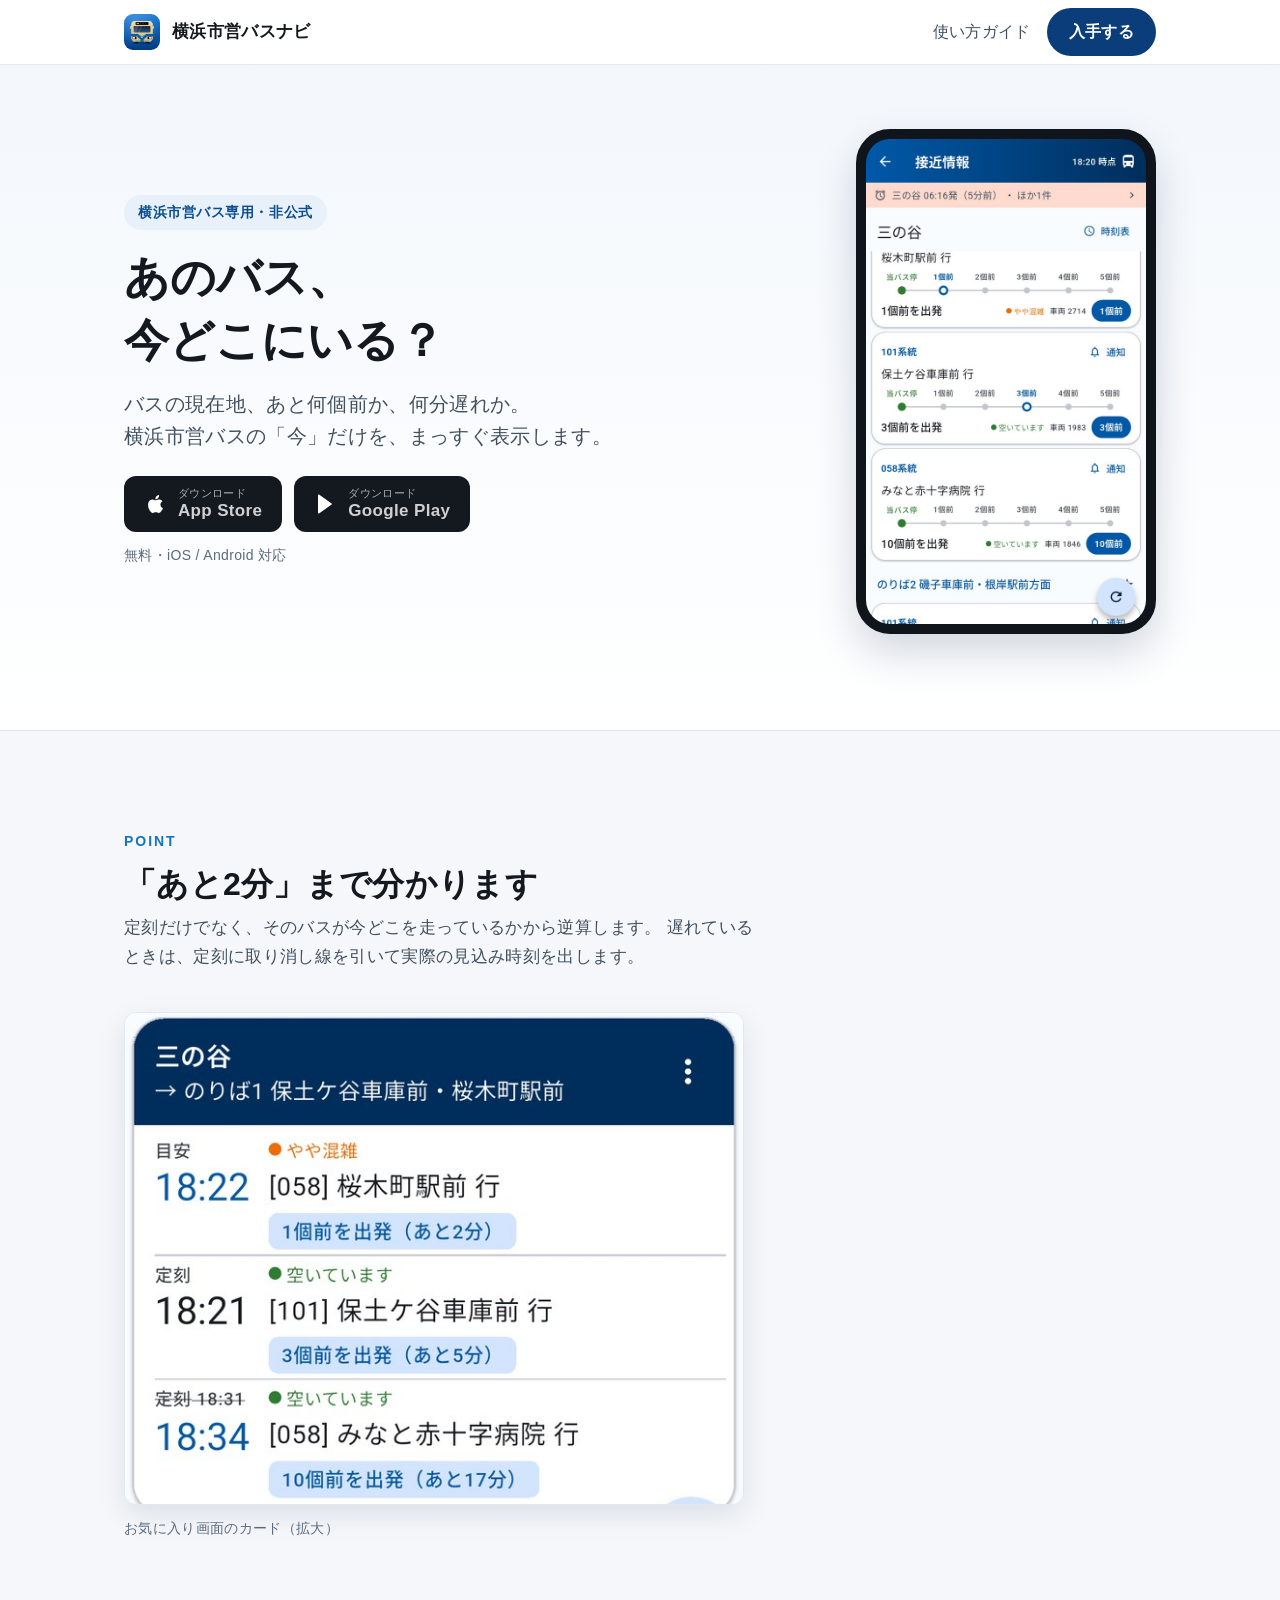
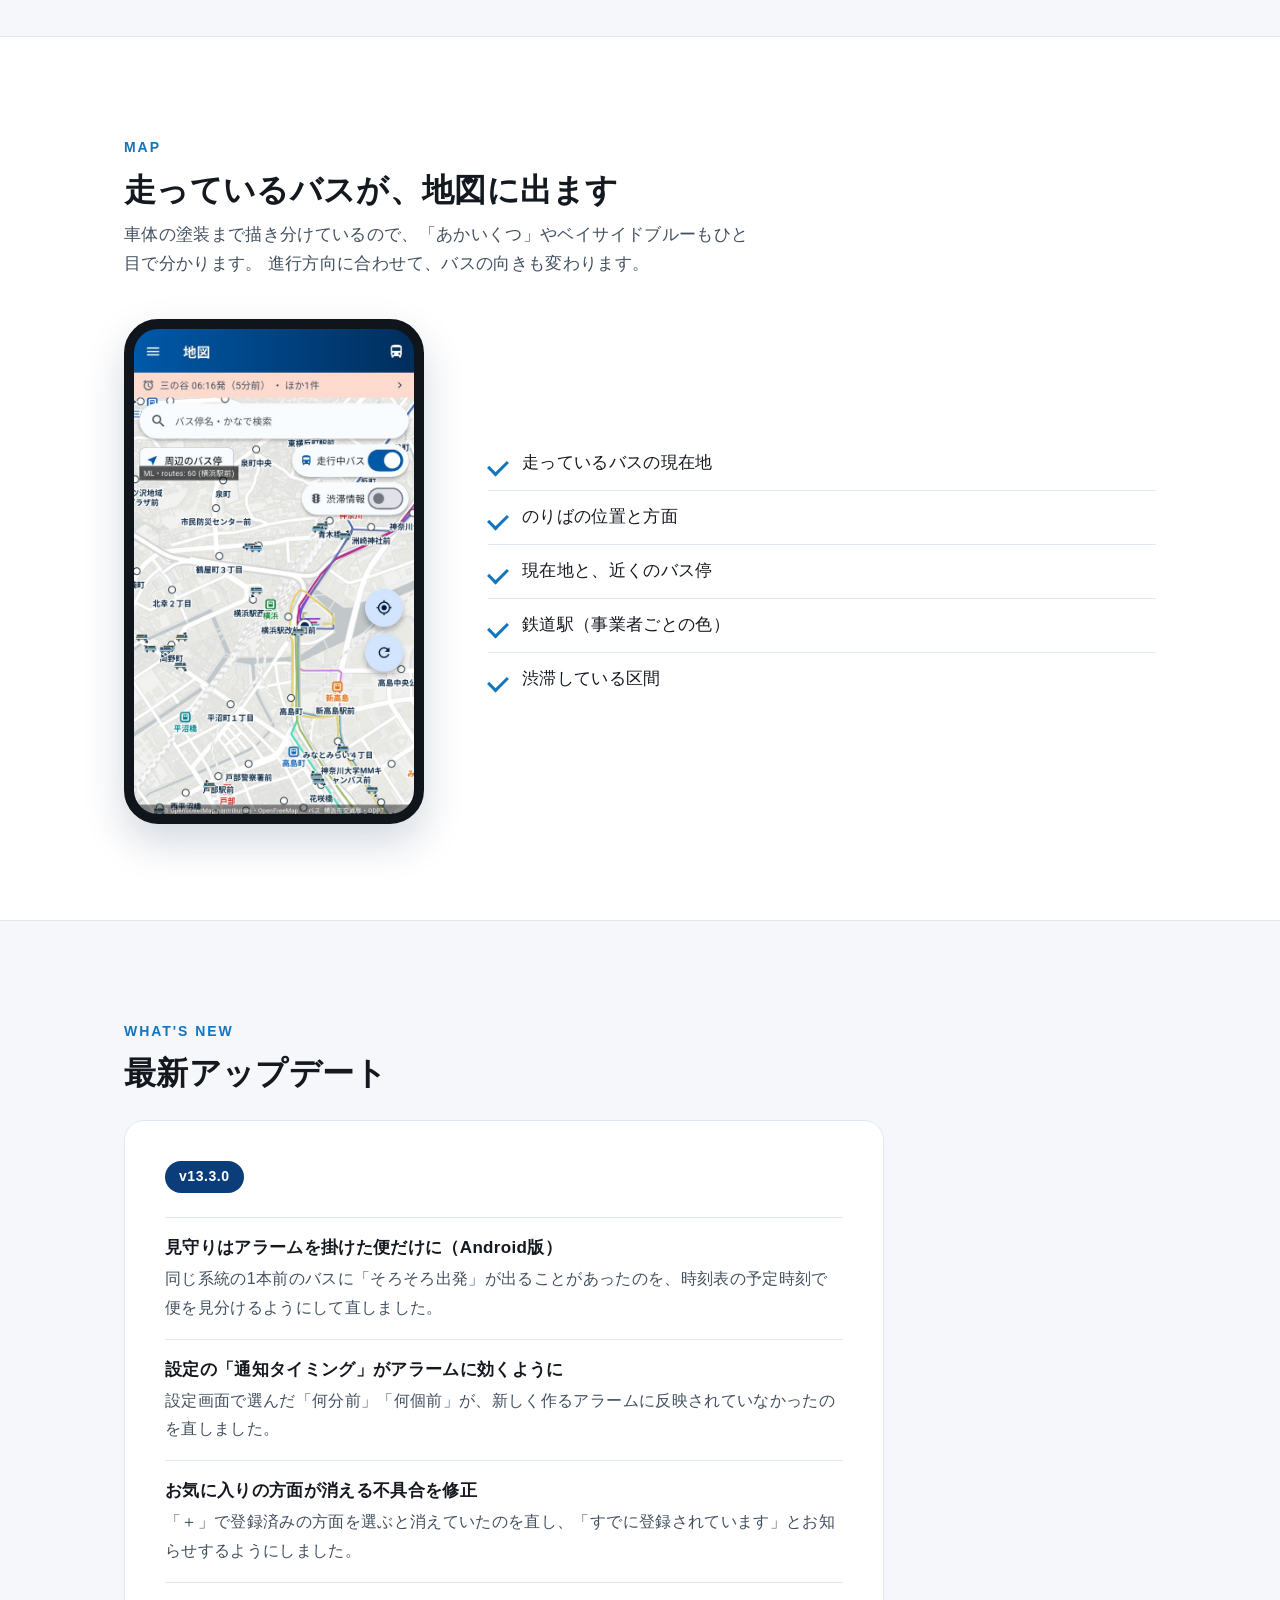
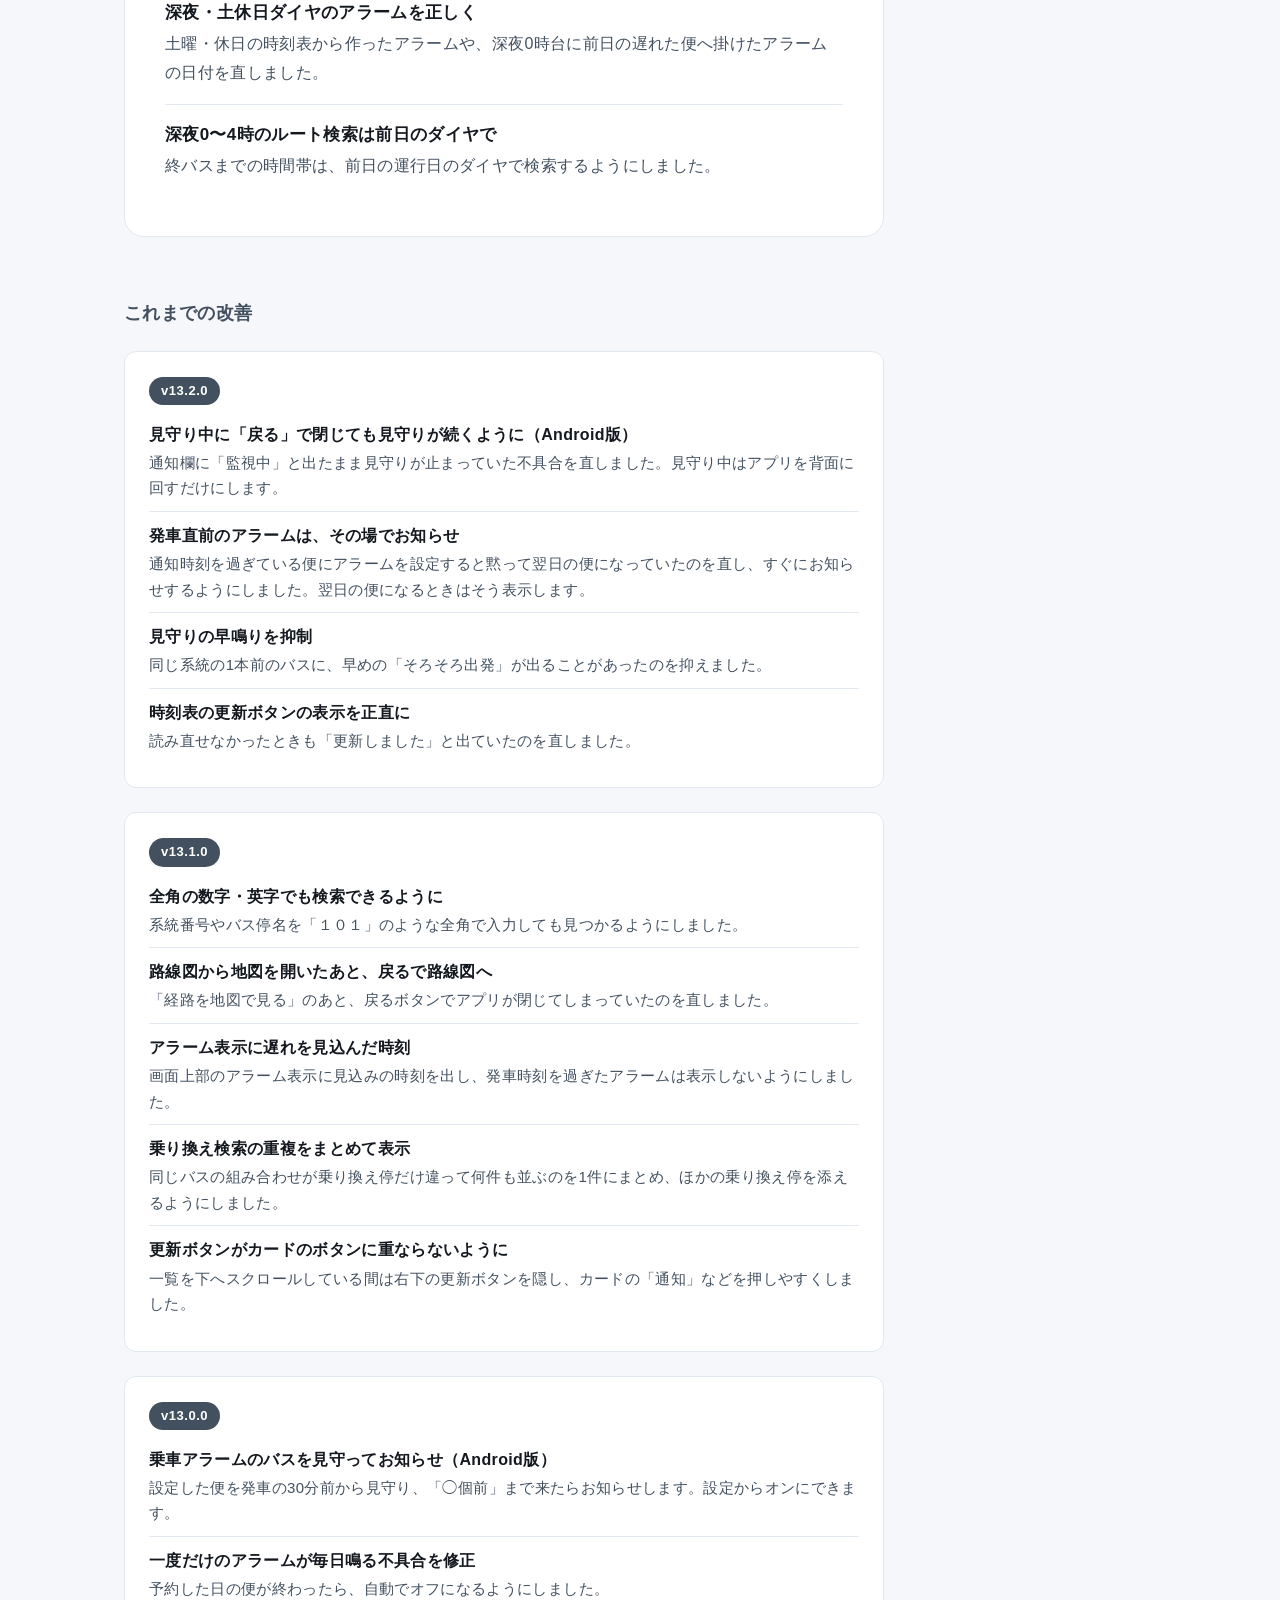
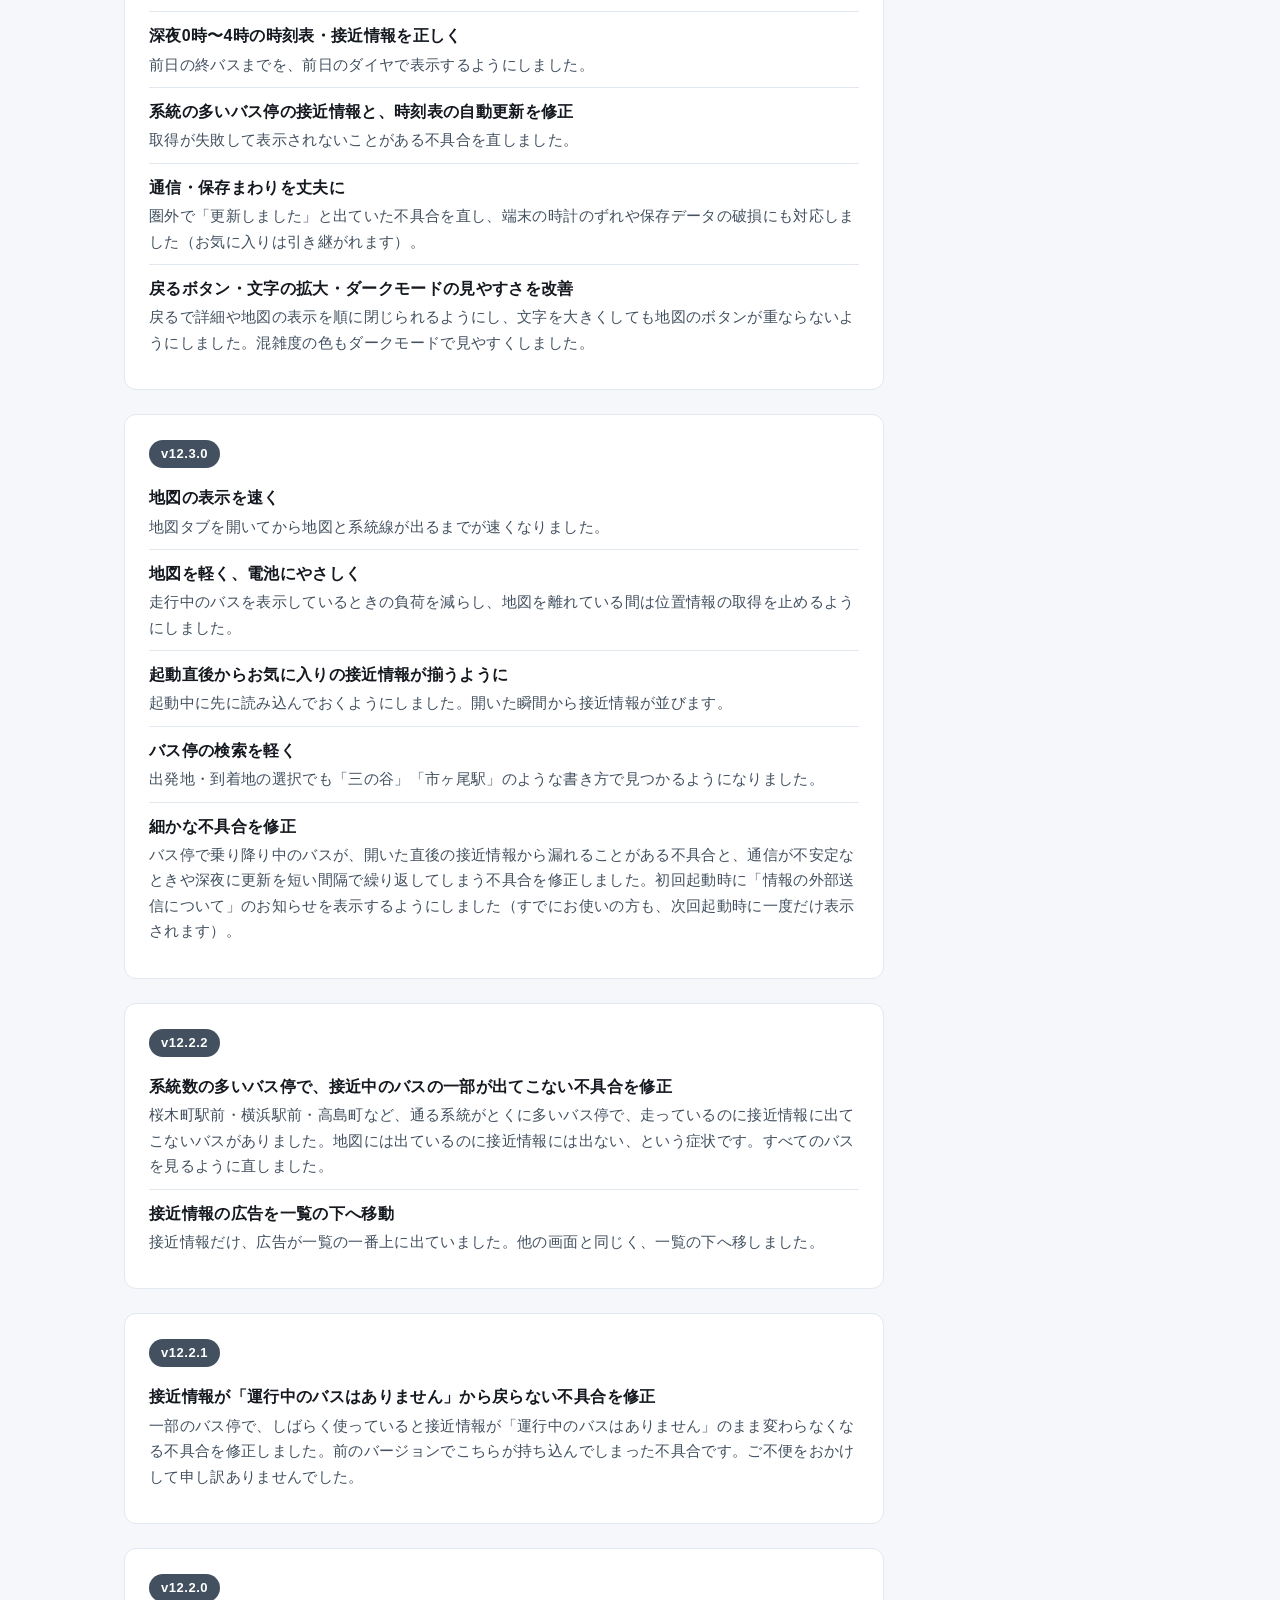
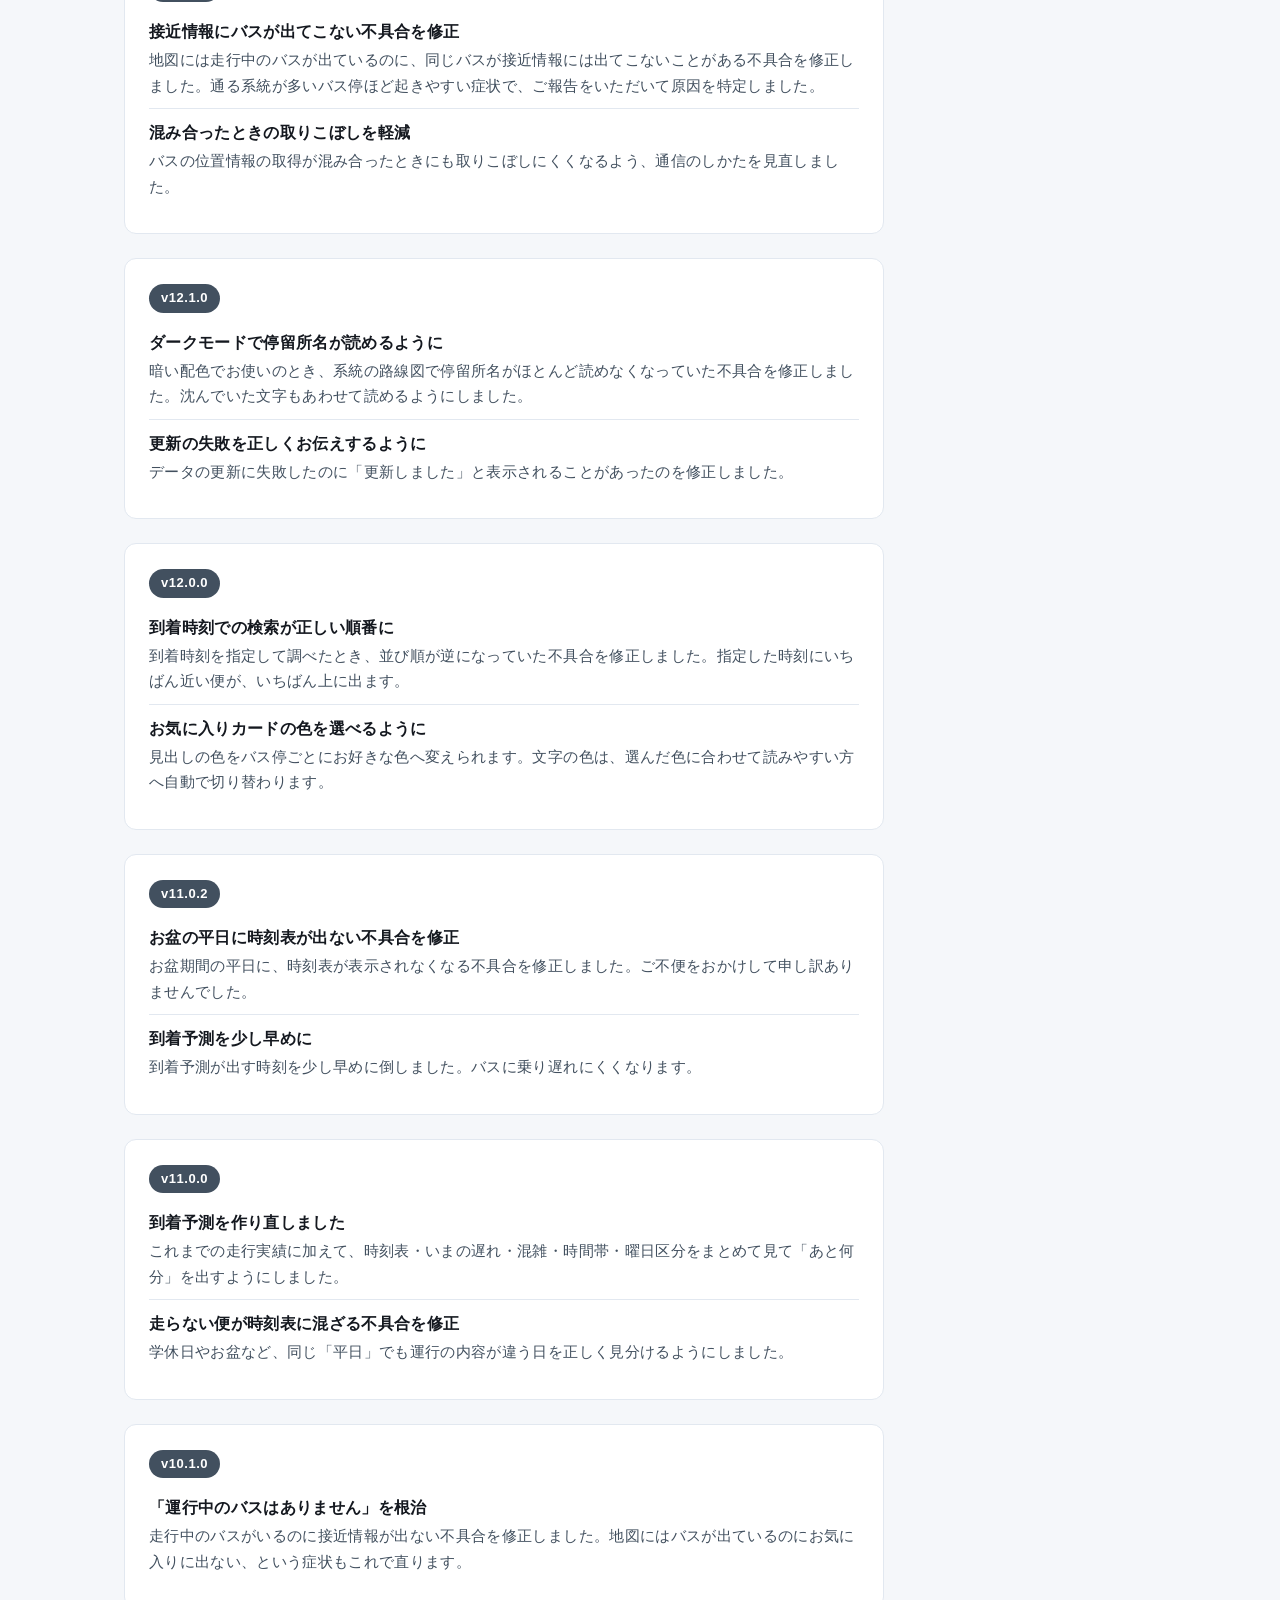
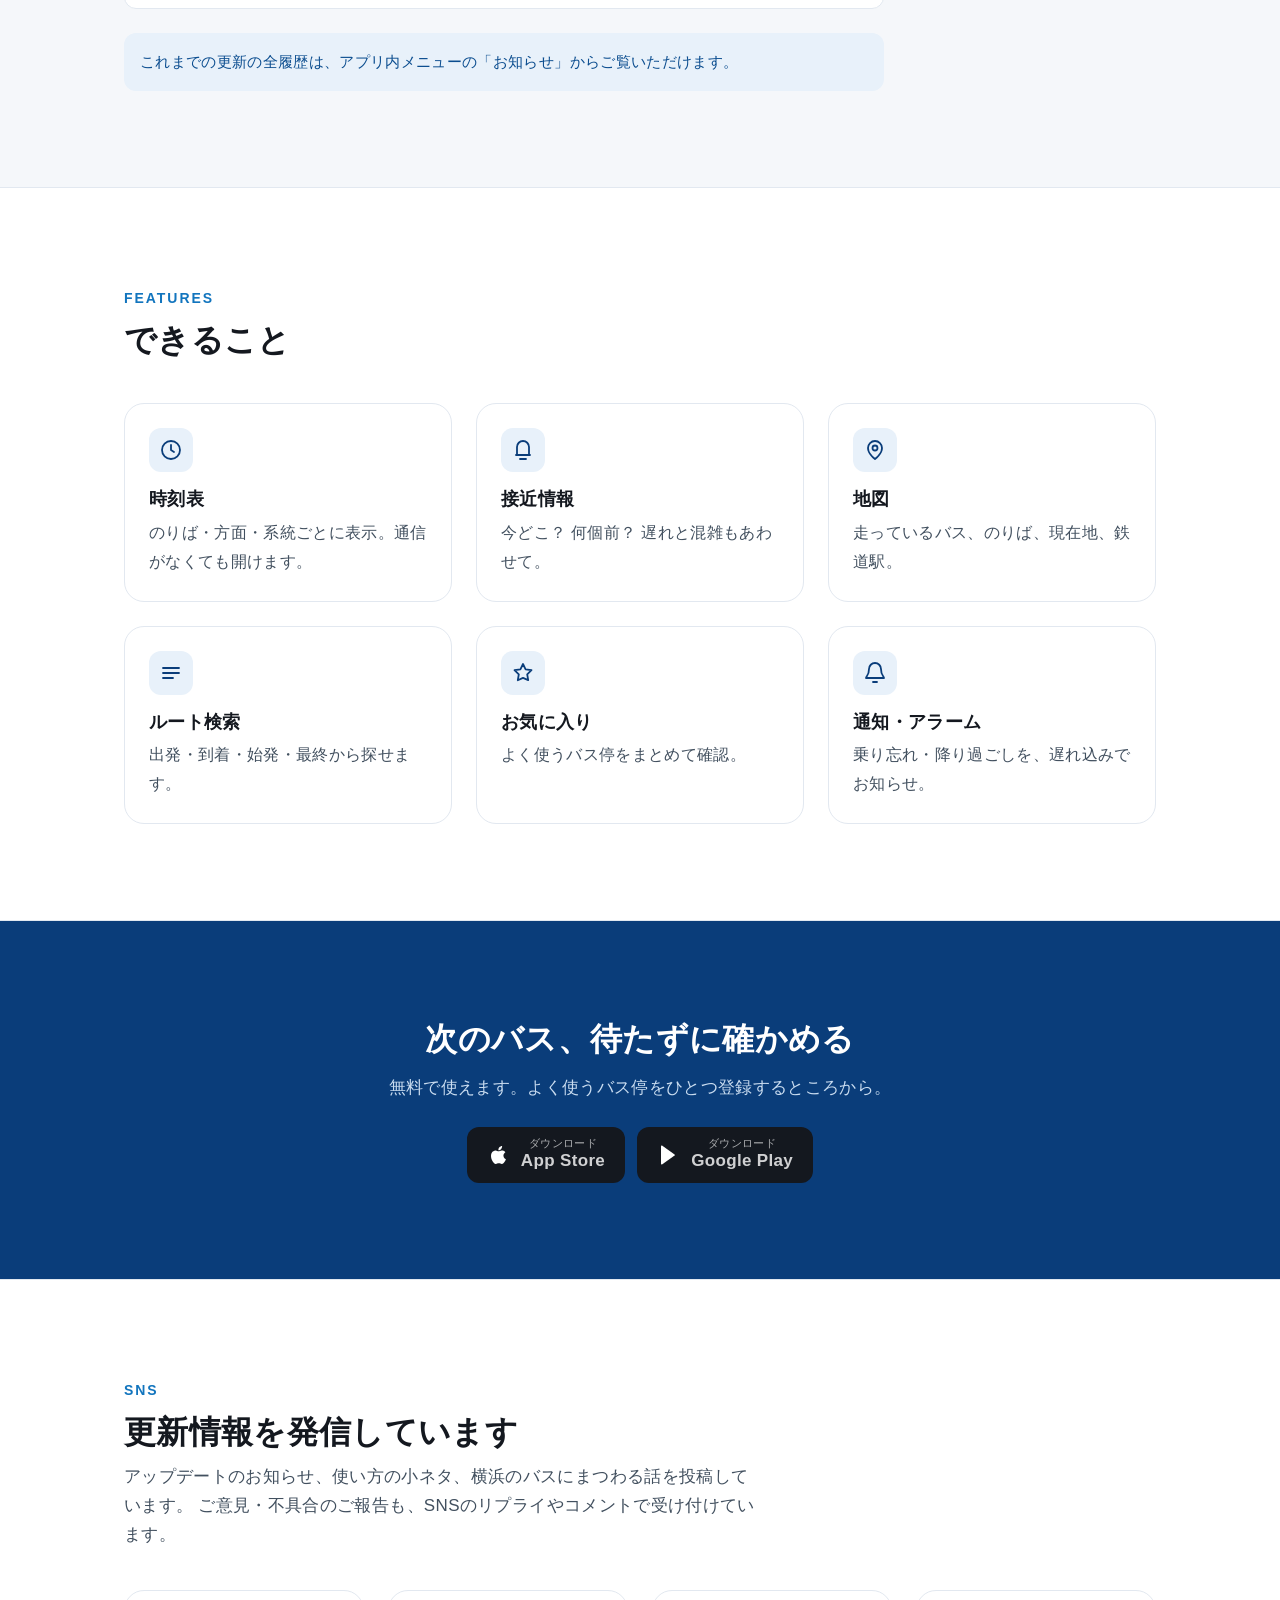
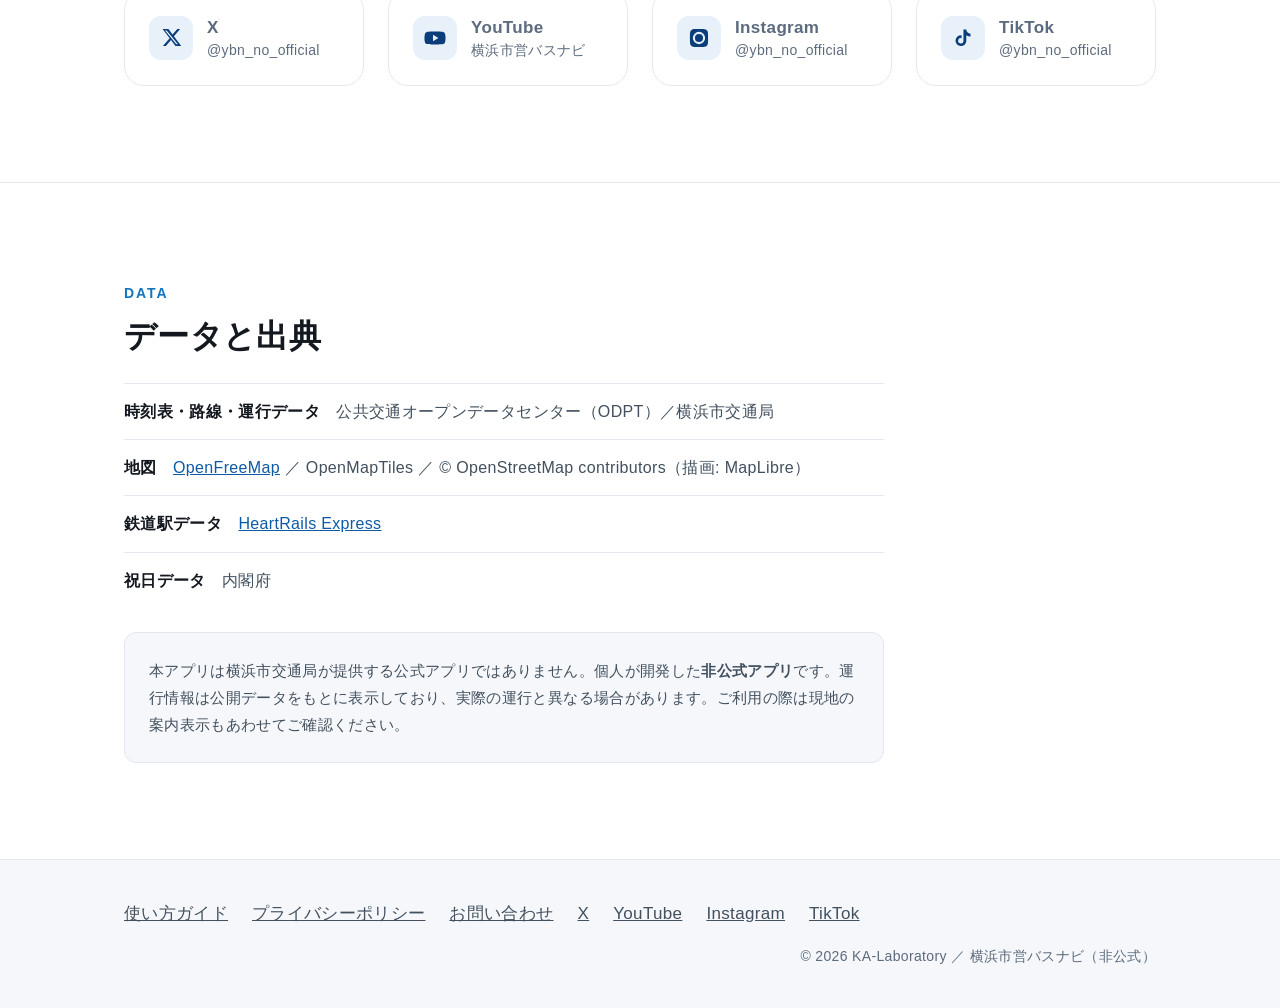
==== commit d3100a03: "バスナビのページを /yokohamashiei.bus.navi/ へ移す - yokohamashiei.bus.navi/ に index.html・guide.html・privacy.htm" ====
--- a/index.html
+++ b/index.html
@@ -3,533 +3,15 @@
 <head>
 <meta charset="utf-8">
 <meta name="viewport" content="width=device-width, initial-scale=1">
-<title>横浜市営バスナビ（非公式）｜時刻表・接近情報・ルート検索</title>
-<meta name="description" content="横浜市営バスに特化した非公式バスナビ。バスが今どこにいるか、あと何個前か、何分遅れかがひと目で分かります。時刻表・接近情報・ルート検索・地図・通知。iOS / Android 対応・無料。">
-<meta name="theme-color" content="#0a3d7a">
-<meta property="og:type" content="website">
-<meta property="og:title" content="横浜市営バスナビ（非公式）">
-<meta property="og:description" content="バスが今どこにいるか、あと何個前か、何分遅れか。横浜市営バスに特化した非公式バスナビ。">
-<meta property="og:image" content="https://ka-laboratory.github.io/icon.png">
-<meta property="og:url" content="https://ka-laboratory.github.io/">
-<meta name="twitter:card" content="summary_large_image">
-<meta name="twitter:site" content="@ybn_no_official">
-<meta name="twitter:title" content="横浜市営バスナビ（非公式）">
-<meta name="twitter:description" content="バスが今どこにいるか、あと何個前か、何分遅れか。横浜市営バスに特化した非公式バスナビ。">
-<meta name="twitter:image" content="https://ka-laboratory.github.io/icon.png">
+<title>横浜市営バスナビ（非公式）</title>
+<meta http-equiv="refresh" content="0; url=https://ka-laboratory.github.io/yokohamashiei.bus.navi/">
+<link rel="canonical" href="https://ka-laboratory.github.io/yokohamashiei.bus.navi/">
 <link rel="icon" href="icon.png">
-<link rel="preconnect" href="https://fonts.googleapis.com">
-<link rel="preconnect" href="https://fonts.gstatic.com" crossorigin>
-<link href="https://fonts.googleapis.com/css2?family=Noto+Sans+JP:wght@400;700&display=swap" rel="stylesheet">
-<style>
-:root{
-  --navy:#0a3d7a; --navy-d:#062a56; --blue:#1275be; --blue-l:#e8f1fa;
-  --cream:#ecdeb6; --amber:#c47a10;
-  /* --ink-3 は 14px の補助テキストに使う。#6b7a8c だと薄い背景の上で
-     コントラスト比 4.09〜4.39 にしかならず WCAG AA(4.5:1) を満たさなかった。 */
-  --ink:#14181f; --ink-2:#42505f; --ink-3:#5c6b7d;
-  --bg:#ffffff; --bg-2:#f5f7fa; --line:#e2e8f0;
-  --s1:8px; --s2:16px; --s3:24px; --s4:40px; --s5:64px; --s6:96px;
-  --r:12px; --r-lg:20px;
-  --wrap:1080px;
-}
-*{box-sizing:border-box;}
-html{-webkit-text-size-adjust:100%;}
-body{
-  margin:0; background:var(--bg); color:var(--ink);
-  font-family:'Noto Sans JP',-apple-system,BlinkMacSystemFont,'Hiragino Sans','Yu Gothic UI',sans-serif;
-  font-size:17px; line-height:1.7; letter-spacing:.02em;
-  font-feature-settings:'palt' 0;
-}
-img{max-width:100%; height:auto; display:block;}
-a{color:#0d5aa7;}
-.wrap{max-width:var(--wrap); margin-inline:auto; padding-inline:var(--s3);}
-.skip{position:absolute; left:-9999px;}
-.skip:focus{left:8px; top:8px; z-index:99; background:#fff; padding:12px 16px; border-radius:8px;}
-
-h1,h2,h3{line-height:1.4; letter-spacing:.01em; margin:0;}
-h2{font-size:32px;}
-h3{font-size:20px; letter-spacing:.02em;}
-p{margin:0;}
-.lede{color:var(--ink-2); font-size:17px;}
-.eyebrow{
-  display:inline-block; font-size:14px; font-weight:700; letter-spacing:.14em;
-  color:var(--blue); margin-bottom:var(--s1);
-}
-section{padding-block:var(--s6);}
-section+section{border-top:1px solid var(--line);}
-
-/* header */
-.bar{
-  position:sticky; top:0; z-index:50; background:rgba(255,255,255,.92);
-  backdrop-filter:saturate(180%) blur(12px); border-bottom:1px solid var(--line);
-}
-.bar .wrap{display:flex; align-items:center; gap:12px; height:64px;}
-.bar img{width:36px; height:36px; border-radius:9px;}
-.bar b{font-size:17px; letter-spacing:.02em;}
-.bar nav{margin-left:auto; display:flex; align-items:center; gap:var(--s2);}
-/* :not(.btn) が要る。これが無いと `.bar nav a`（詳細度0,1,2）が
-   `.btn`（0,1,0）に勝ってしまい、ボタンの文字が灰色になって
-   濃紺の上でコントラスト比1.6:1まで落ちる（読めない＝無効に見える）。 */
-.bar nav a:not(.btn){color:var(--ink-2); text-decoration:none; font-size:16px;}
-.bar nav a:not(.btn):hover{text-decoration:underline;}
-.btn{
-  display:inline-flex; align-items:center; justify-content:center; gap:8px;
-  min-height:48px; padding:0 22px; border-radius:999px;
-  background:var(--navy); color:#fff; text-decoration:none;
-  font-weight:700; font-size:16px; letter-spacing:.02em;
-}
-.btn:hover{background:var(--navy-d);}
-.btn.ghost{background:#fff; color:var(--navy); border:2px solid var(--navy);}
-.btn.ghost:hover{background:var(--blue-l);}
-
-/* hero */
-.hero{background:linear-gradient(180deg,#f3f7fc 0%,#ffffff 100%); padding-block:var(--s5) var(--s6);}
-.hero .wrap{display:grid; grid-template-columns:1fr 300px; gap:var(--s5); align-items:center;}
-.hero h1{font-size:45px; letter-spacing:0; margin-bottom:var(--s2);}
-.hero .sub{font-size:20px; color:var(--ink-2); line-height:1.6;}
-.tag{
-  display:inline-block; margin-bottom:var(--s2); padding:6px 14px; border-radius:999px;
-  background:var(--blue-l); color:#0b4d8f; font-size:14px; font-weight:700; letter-spacing:.04em;
-}
-.cta{display:flex; flex-wrap:wrap; gap:12px; margin-top:var(--s3);}
-.store{
-  display:inline-flex; align-items:center; gap:10px; min-height:56px; padding:0 20px;
-  background:var(--ink); color:#fff; border-radius:12px; text-decoration:none;
-}
-.store svg{width:24px; height:24px; fill:currentColor; flex:none;}
-.store span{display:block; font-size:11px; opacity:.8; line-height:1.2;}
-.store strong{display:block; font-size:17px; line-height:1.3; letter-spacing:.02em;}
-.free{margin-top:12px; color:var(--ink-3); font-size:14px;}
-
-/* phone */
-.phone{
-  border:10px solid #10151c; border-radius:34px; overflow:hidden;
-  box-shadow:0 18px 40px rgba(10,40,80,.18); background:#10151c;
-}
-.phone img{width:100%;}
-
-/* proof (card close-up) */
-.proof{background:var(--bg-2);}
-.card-shot{margin:var(--s4) 0 0; max-width:620px;}
-.card-shot img{border-radius:var(--r); border:1px solid var(--line); box-shadow:0 10px 28px rgba(10,40,80,.10);}
-.card-shot figcaption{margin-top:12px; color:var(--ink-3); font-size:14px;}
-
-/* map row */
-.map-row{display:grid; grid-template-columns:300px 1fr; gap:var(--s5); align-items:center; margin-top:var(--s4);}
-.ticks{margin:0; padding:0; list-style:none;}
-.ticks li{position:relative; padding:12px 0 12px 34px; border-bottom:1px solid var(--line); font-size:17px;}
-.ticks li:last-child{border-bottom:0;}
-.ticks li::before{
-  content:''; position:absolute; left:4px; top:19px; width:9px; height:16px;
-  border-right:3px solid var(--blue); border-bottom:3px solid var(--blue);
-  transform:rotate(45deg);
-}
-
-/* new */
-.new{background:var(--bg-2);}
-.new .card{
-  background:#fff; border:1px solid var(--line); border-radius:var(--r-lg);
-  padding:var(--s4); max-width:760px;
-}
-.ver{
-  display:inline-block; background:var(--navy); color:#fff; border-radius:999px;
-  padding:4px 14px; font-size:14px; font-weight:700; letter-spacing:.04em;
-}
-.new ul{margin:var(--s3) 0 0; padding:0; list-style:none;}
-.new li{padding:var(--s2) 0; border-top:1px solid var(--line);}
-.new li b{display:block; font-size:17px; margin-bottom:2px;}
-.new li span{color:var(--ink-2); font-size:16px;}
-.note{
-  margin-top:var(--s3); padding:var(--s2); border-radius:var(--r);
-  background:var(--blue-l); color:#0b4d8f; font-size:15px; line-height:1.7;
-}
-
-/* past releases — 最新より一段弱く見せる（余白と文字サイズで階層をつくる） */
-.past-h{margin:var(--s5) 0 var(--s3); font-size:18px; color:var(--ink-2);}
-.past{display:grid; gap:var(--s3); max-width:760px;}
-.past-item{background:#fff; border:1px solid var(--line); border-radius:var(--r); padding:var(--s3);}
-.ver-sm{font-size:13px; padding:3px 12px; background:var(--ink-2);}
-.past ul{margin:var(--s2) 0 0; padding:0; list-style:none;}
-.past li{padding:10px 0; border-top:1px solid var(--line);}
-.past li:first-child{border-top:0; padding-top:0;}
-.past li b{display:block; font-size:16px;}
-.past li span{display:block; color:var(--ink-2); font-size:15px; line-height:1.7; margin-top:2px;}
-
-/* features */
-.feats{display:grid; grid-template-columns:repeat(3,1fr); gap:var(--s3); margin-top:var(--s4);}
-.feat{border:1px solid var(--line); border-radius:var(--r-lg); padding:var(--s3);}
-.feat .ic{
-  width:44px; height:44px; border-radius:12px; background:var(--blue-l);
-  display:grid; place-items:center; margin-bottom:12px;
-}
-.feat svg{width:24px; height:24px; fill:none; stroke:var(--navy); stroke-width:1.8;
-  stroke-linecap:round; stroke-linejoin:round;}
-.feat b{display:block; font-size:18px; margin-bottom:4px;}
-.feat span{color:var(--ink-2); font-size:16px; line-height:1.7;}
-
-/* sns — auto-fit にしてあるので専用のメディアクエリは要らない
-   （4→2→1 列に自然に折り返す）。 */
-.sns{
-  display:grid; grid-template-columns:repeat(auto-fit,minmax(230px,1fr));
-  gap:var(--s3); margin-top:var(--s4);
-}
-.sns a{
-  display:flex; align-items:center; gap:14px; min-height:88px;
-  border:1px solid var(--line); border-radius:var(--r-lg); padding:var(--s3);
-  background:#fff; text-decoration:none; color:var(--ink);
-}
-.sns a:hover{background:var(--blue-l); border-color:var(--navy);}
-.sns .ic{
-  width:44px; height:44px; border-radius:12px; background:var(--blue-l);
-  display:grid; place-items:center; flex:none;
-}
-.sns a:hover .ic{background:#fff;}
-.sns svg{width:22px; height:22px; fill:var(--navy);}
-.sns b{display:block; font-size:17px; letter-spacing:.02em;}
-.sns span{display:block; color:var(--ink-3); font-size:14px; line-height:1.5;}
-
-/* closing cta */
-.closing{background:var(--navy); color:#fff; text-align:center;}
-.closing h2{font-size:32px;}
-.closing .lede{color:#c9dcf0;}
-
-/* data */
-.data ul{margin:var(--s3) 0 0; padding:0; list-style:none; max-width:760px;}
-.data li{padding:14px 0; border-top:1px solid var(--line); color:var(--ink-2); font-size:16px;}
-.data li b{color:var(--ink); font-weight:700;}
-
-.disclaimer{
-  margin-top:var(--s3); padding:var(--s3); border-radius:var(--r);
-  border:1px solid var(--line); background:var(--bg-2);
-  color:var(--ink-2); font-size:15px; line-height:1.8; max-width:760px;
-}
-footer{background:var(--bg-2); border-top:1px solid var(--line); padding-block:var(--s4);}
-footer .wrap{display:flex; flex-wrap:wrap; gap:var(--s2) var(--s3); align-items:center;}
-footer a{color:var(--ink-2);}
-footer small{color:var(--ink-3); margin-left:auto; font-size:14px;}
-
-@media (max-width:860px){
-  body{font-size:16px;}
-  h2{font-size:26px;}
-  section{padding-block:var(--s5);}
-  .hero .wrap{grid-template-columns:1fr; gap:var(--s4);}
-  .hero h1{font-size:32px;}
-  .hero .sub{font-size:17px;}
-  .hero .phone{max-width:280px; margin-inline:auto;}
-  .feats{grid-template-columns:1fr;}
-  .map-row{grid-template-columns:1fr; gap:var(--s3);}
-  .map-row .phone{max-width:280px; margin-inline:auto;}
-  .bar nav a.hide-sm{display:none;}
-  .new .card{padding:var(--s3);}
-  footer small{margin-left:0; width:100%;}
-}
-/* フェードは「JSが動いたときだけ」の上乗せにする。
-   最初から opacity:0 にすると、JSが失敗した端末で中身が永久に見えなくなる。 */
-@media (prefers-reduced-motion:no-preference){
-  html.js .reveal{opacity:0; transform:translateY(12px); transition:opacity .5s ease, transform .5s ease;}
-  html.js .reveal.in{opacity:1; transform:none;}
-}
-</style>
+<script>location.replace("https://ka-laboratory.github.io/yokohamashiei.bus.navi/" + location.search + location.hash);</script>
+<style>body{font-family:system-ui,-apple-system,"Hiragino Kaku Gothic ProN","Noto Sans JP",sans-serif;max-width:640px;margin:48px auto;padding:0 16px;line-height:1.8;color:#1a1a1a}a{color:#0059A8}</style>
 </head>
 <body>
-<a class="skip" href="#main">本文へ移動</a>
-
-<header class="bar">
-  <div class="wrap">
-    <img src="icon.png" alt="">
-    <b>横浜市営バスナビ</b>
-    <nav>
-      <a class="hide-sm" href="guide.html">使い方ガイド</a>
-      <a class="btn" href="#get">入手する</a>
-    </nav>
-  </div>
-</header>
-
-<main id="main">
-
-<section class="hero">
-  <div class="wrap">
-    <div>
-      <span class="tag">横浜市営バス専用・非公式</span>
-      <h1>あのバス、<br>今どこにいる？</h1>
-      <p class="sub">バスの現在地、あと何個前か、何分遅れか。<br>横浜市営バスの「今」だけを、まっすぐ表示します。</p>
-      <div class="cta" id="get">
-        <a class="store" href="https://apps.apple.com/jp/app/id6786124457">
-          <svg viewBox="0 0 24 24"><path d="M16.4 12.7c0-2.3 1.9-3.4 2-3.5-1.1-1.6-2.8-1.8-3.4-1.8-1.4-.1-2.8.9-3.5.9s-1.8-.9-3-.8c-1.5 0-2.9.9-3.7 2.3-1.6 2.7-.4 6.8 1.1 9 .8 1.1 1.7 2.3 2.9 2.2 1.2 0 1.6-.7 3-.7s1.8.7 3 .7c1.3 0 2.1-1.1 2.8-2.2.9-1.3 1.3-2.5 1.3-2.6 0 0-2.5-1-2.5-3.5zM14.2 5.9c.6-.8 1-1.9.9-3-.9 0-2.1.6-2.7 1.4-.6.7-1.1 1.8-1 2.9 1 .1 2.1-.5 2.8-1.3z"/></svg>
-          <span class="t"><span>ダウンロード</span><strong>App Store</strong></span>
-        </a>
-        <a class="store" href="https://play.google.com/store/apps/details?id=com.yokohamashieibusnavi.app">
-          <svg viewBox="0 0 24 24"><path d="M4 3.2v17.6c0 .5.5.9 1 .6l12.6-8.8c.4-.3.4-.9 0-1.2L5 2.6c-.5-.3-1 .1-1 .6z"/></svg>
-          <span class="t"><span>ダウンロード</span><strong>Google Play</strong></span>
-        </a>
-      </div>
-      <p class="free">無料・iOS / Android 対応</p>
-    </div>
-    <div class="phone">
-      <img src="shots/approach_live.jpg" width="640" height="1108" fetchpriority="high"
-           alt="接近情報の画面。三の谷バス停に向かう101系統・058系統のバスが、あと何個前かと混雑状況とともに並んでいる。">
-    </div>
-  </div>
-</section>
-
-<section class="proof">
-  <div class="wrap">
-    <span class="eyebrow">POINT</span>
-    <h2>「あと2分」まで分かります</h2>
-    <p class="lede" style="margin-top:8px; max-width:640px;">
-      定刻だけでなく、そのバスが今どこを走っているかから逆算します。
-      遅れているときは、定刻に取り消し線を引いて実際の見込み時刻を出します。
-    </p>
-    <figure class="card-shot reveal">
-      <img src="shots/favorites.jpg" width="640" height="508"
-        alt="お気に入りカードの拡大。目安18時22分の桜木町駅前行きは1個前を出発してあと2分、定刻18時31分のみなと赤十字病院行きは取り消し線が引かれ18時34分と表示されている。">
-      <figcaption>お気に入り画面のカード（拡大）</figcaption>
-    </figure>
-  </div>
-</section>
-
-<section>
-  <div class="wrap">
-    <span class="eyebrow">MAP</span>
-    <h2>走っているバスが、地図に出ます</h2>
-    <p class="lede" style="margin-top:8px; max-width:640px;">
-      車体の塗装まで描き分けているので、「あかいくつ」やベイサイドブルーもひと目で分かります。
-      進行方向に合わせて、バスの向きも変わります。
-    </p>
-    <div class="map-row">
-      <div class="phone reveal"><img src="shots/map.jpg" width="640" height="1108"
-        alt="地図画面。横浜駅からみなとみらい周辺の地図に、走行中の横浜市営バスが車体の塗装つきで並んでいる。"></div>
-      <ul class="ticks">
-        <li>走っているバスの現在地</li>
-        <li>のりばの位置と方面</li>
-        <li>現在地と、近くのバス停</li>
-        <li>鉄道駅（事業者ごとの色）</li>
-        <li>渋滞している区間</li>
-      </ul>
-    </div>
-  </div>
-</section>
-
-<section class="new">
-  <div class="wrap">
-    <span class="eyebrow">WHAT'S NEW</span>
-    <h2>最新アップデート</h2>
-    <div class="card reveal" style="margin-top:var(--s3);">
-      <span class="ver">v13.3.0</span>
-      <ul>
-        <li><b>見守りはアラームを掛けた便だけに（Android版）</b><span>同じ系統の1本前のバスに「そろそろ出発」が出ることがあったのを、時刻表の予定時刻で便を見分けるようにして直しました。</span></li>
-        <li><b>設定の「通知タイミング」がアラームに効くように</b><span>設定画面で選んだ「何分前」「何個前」が、新しく作るアラームに反映されていなかったのを直しました。</span></li>
-        <li><b>お気に入りの方面が消える不具合を修正</b><span>「＋」で登録済みの方面を選ぶと消えていたのを直し、「すでに登録されています」とお知らせするようにしました。</span></li>
-        <li><b>深夜・土休日ダイヤのアラームを正しく</b><span>土曜・休日の時刻表から作ったアラームや、深夜0時台に前日の遅れた便へ掛けたアラームの日付を直しました。</span></li>
-        <li><b>深夜0〜4時のルート検索は前日のダイヤで</b><span>終バスまでの時間帯は、前日の運行日のダイヤで検索するようにしました。</span></li>
-      </ul>
-    </div>
-
-    <h3 class="past-h">これまでの改善</h3>
-    <div class="past reveal">
-      <div class="past-item">
-        <span class="ver ver-sm">v13.2.0</span>
-        <ul>
-          <li><b>見守り中に「戻る」で閉じても見守りが続くように（Android版）</b><span>通知欄に「監視中」と出たまま見守りが止まっていた不具合を直しました。見守り中はアプリを背面に回すだけにします。</span></li>
-          <li><b>発車直前のアラームは、その場でお知らせ</b><span>通知時刻を過ぎている便にアラームを設定すると黙って翌日の便になっていたのを直し、すぐにお知らせするようにしました。翌日の便になるときはそう表示します。</span></li>
-          <li><b>見守りの早鳴りを抑制</b><span>同じ系統の1本前のバスに、早めの「そろそろ出発」が出ることがあったのを抑えました。</span></li>
-          <li><b>時刻表の更新ボタンの表示を正直に</b><span>読み直せなかったときも「更新しました」と出ていたのを直しました。</span></li>
-        </ul>
-      </div>
-      <div class="past-item">
-        <span class="ver ver-sm">v13.1.0</span>
-        <ul>
-          <li><b>全角の数字・英字でも検索できるように</b><span>系統番号やバス停名を「１０１」のような全角で入力しても見つかるようにしました。</span></li>
-          <li><b>路線図から地図を開いたあと、戻るで路線図へ</b><span>「経路を地図で見る」のあと、戻るボタンでアプリが閉じてしまっていたのを直しました。</span></li>
-          <li><b>アラーム表示に遅れを見込んだ時刻</b><span>画面上部のアラーム表示に見込みの時刻を出し、発車時刻を過ぎたアラームは表示しないようにしました。</span></li>
-          <li><b>乗り換え検索の重複をまとめて表示</b><span>同じバスの組み合わせが乗り換え停だけ違って何件も並ぶのを1件にまとめ、ほかの乗り換え停を添えるようにしました。</span></li>
-          <li><b>更新ボタンがカードのボタンに重ならないように</b><span>一覧を下へスクロールしている間は右下の更新ボタンを隠し、カードの「通知」などを押しやすくしました。</span></li>
-        </ul>
-      </div>
-      <div class="past-item">
-        <span class="ver ver-sm">v13.0.0</span>
-        <ul>
-          <li><b>乗車アラームのバスを見守ってお知らせ（Android版）</b><span>設定した便を発車の30分前から見守り、「◯個前」まで来たらお知らせします。設定からオンにできます。</span></li>
-          <li><b>一度だけのアラームが毎日鳴る不具合を修正</b><span>予約した日の便が終わったら、自動でオフになるようにしました。</span></li>
-          <li><b>深夜0時〜4時の時刻表・接近情報を正しく</b><span>前日の終バスまでを、前日のダイヤで表示するようにしました。</span></li>
-          <li><b>系統の多いバス停の接近情報と、時刻表の自動更新を修正</b><span>取得が失敗して表示されないことがある不具合を直しました。</span></li>
-          <li><b>通信・保存まわりを丈夫に</b><span>圏外で「更新しました」と出ていた不具合を直し、端末の時計のずれや保存データの破損にも対応しました（お気に入りは引き継がれます）。</span></li>
-          <li><b>戻るボタン・文字の拡大・ダークモードの見やすさを改善</b><span>戻るで詳細や地図の表示を順に閉じられるようにし、文字を大きくしても地図のボタンが重ならないようにしました。混雑度の色もダークモードで見やすくしました。</span></li>
-        </ul>
-      </div>
-      <div class="past-item">
-        <span class="ver ver-sm">v12.3.0</span>
-        <ul>
-          <li><b>地図の表示を速く</b><span>地図タブを開いてから地図と系統線が出るまでが速くなりました。</span></li>
-          <li><b>地図を軽く、電池にやさしく</b><span>走行中のバスを表示しているときの負荷を減らし、地図を離れている間は位置情報の取得を止めるようにしました。</span></li>
-          <li><b>起動直後からお気に入りの接近情報が揃うように</b><span>起動中に先に読み込んでおくようにしました。開いた瞬間から接近情報が並びます。</span></li>
-          <li><b>バス停の検索を軽く</b><span>出発地・到着地の選択でも「三の谷」「市ヶ尾駅」のような書き方で見つかるようになりました。</span></li>
-          <li><b>細かな不具合を修正</b><span>バス停で乗り降り中のバスが、開いた直後の接近情報から漏れることがある不具合と、通信が不安定なときや深夜に更新を短い間隔で繰り返してしまう不具合を修正しました。初回起動時に「情報の外部送信について」のお知らせを表示するようにしました（すでにお使いの方も、次回起動時に一度だけ表示されます）。</span></li>
-        </ul>
-      </div>
-      <div class="past-item">
-        <span class="ver ver-sm">v12.2.2</span>
-        <ul>
-          <li><b>系統数の多いバス停で、接近中のバスの一部が出てこない不具合を修正</b><span>桜木町駅前・横浜駅前・高島町など、通る系統がとくに多いバス停で、走っているのに接近情報に出てこないバスがありました。地図には出ているのに接近情報には出ない、という症状です。すべてのバスを見るように直しました。</span></li>
-          <li><b>接近情報の広告を一覧の下へ移動</b><span>接近情報だけ、広告が一覧の一番上に出ていました。他の画面と同じく、一覧の下へ移しました。</span></li>
-        </ul>
-      </div>
-      <div class="past-item">
-        <span class="ver ver-sm">v12.2.1</span>
-        <ul>
-          <li><b>接近情報が「運行中のバスはありません」から戻らない不具合を修正</b><span>一部のバス停で、しばらく使っていると接近情報が「運行中のバスはありません」のまま変わらなくなる不具合を修正しました。前のバージョンでこちらが持ち込んでしまった不具合です。ご不便をおかけして申し訳ありませんでした。</span></li>
-        </ul>
-      </div>
-      <div class="past-item">
-        <span class="ver ver-sm">v12.2.0</span>
-        <ul>
-          <li><b>接近情報にバスが出てこない不具合を修正</b><span>地図には走行中のバスが出ているのに、同じバスが接近情報には出てこないことがある不具合を修正しました。通る系統が多いバス停ほど起きやすい症状で、ご報告をいただいて原因を特定しました。</span></li>
-          <li><b>混み合ったときの取りこぼしを軽減</b><span>バスの位置情報の取得が混み合ったときにも取りこぼしにくくなるよう、通信のしかたを見直しました。</span></li>
-        </ul>
-      </div>
-      <div class="past-item">
-        <span class="ver ver-sm">v12.1.0</span>
-        <ul>
-          <li><b>ダークモードで停留所名が読めるように</b><span>暗い配色でお使いのとき、系統の路線図で停留所名がほとんど読めなくなっていた不具合を修正しました。沈んでいた文字もあわせて読めるようにしました。</span></li>
-          <li><b>更新の失敗を正しくお伝えするように</b><span>データの更新に失敗したのに「更新しました」と表示されることがあったのを修正しました。</span></li>
-        </ul>
-      </div>
-      <div class="past-item">
-        <span class="ver ver-sm">v12.0.0</span>
-        <ul>
-          <li><b>到着時刻での検索が正しい順番に</b><span>到着時刻を指定して調べたとき、並び順が逆になっていた不具合を修正しました。指定した時刻にいちばん近い便が、いちばん上に出ます。</span></li>
-          <li><b>お気に入りカードの色を選べるように</b><span>見出しの色をバス停ごとにお好きな色へ変えられます。文字の色は、選んだ色に合わせて読みやすい方へ自動で切り替わります。</span></li>
-        </ul>
-      </div>
-      <div class="past-item">
-        <span class="ver ver-sm">v11.0.2</span>
-        <ul>
-          <li><b>お盆の平日に時刻表が出ない不具合を修正</b><span>お盆期間の平日に、時刻表が表示されなくなる不具合を修正しました。ご不便をおかけして申し訳ありませんでした。</span></li>
-          <li><b>到着予測を少し早めに</b><span>到着予測が出す時刻を少し早めに倒しました。バスに乗り遅れにくくなります。</span></li>
-        </ul>
-      </div>
-      <div class="past-item">
-        <span class="ver ver-sm">v11.0.0</span>
-        <ul>
-          <li><b>到着予測を作り直しました</b><span>これまでの走行実績に加えて、時刻表・いまの遅れ・混雑・時間帯・曜日区分をまとめて見て「あと何分」を出すようにしました。</span></li>
-          <li><b>走らない便が時刻表に混ざる不具合を修正</b><span>学休日やお盆など、同じ「平日」でも運行の内容が違う日を正しく見分けるようにしました。</span></li>
-        </ul>
-      </div>
-      <div class="past-item">
-        <span class="ver ver-sm">v10.1.0</span>
-        <ul>
-          <li><b>「運行中のバスはありません」を根治</b><span>走行中のバスがいるのに接近情報が出ない不具合を修正しました。地図にはバスが出ているのにお気に入りに出ない、という症状もこれで直ります。</span></li>
-        </ul>
-      </div>
-    </div>
-    <p class="note" style="max-width:760px;">これまでの更新の全履歴は、アプリ内メニューの「お知らせ」からご覧いただけます。</p>
-  </div>
-</section>
-
-<section>
-  <div class="wrap">
-    <span class="eyebrow">FEATURES</span>
-    <h2>できること</h2>
-    <div class="feats">
-      <div class="feat reveal"><div class="ic"><svg viewBox="0 0 24 24"><circle cx="12" cy="12" r="9"/><path d="M12 7v5l3 2"/></svg></div><b>時刻表</b><span>のりば・方面・系統ごとに表示。通信がなくても開けます。</span></div>
-      <div class="feat reveal"><div class="ic"><svg viewBox="0 0 24 24"><path d="M5 17h14M6 17V9a6 6 0 0 1 12 0v8M9 21h6"/></svg></div><b>接近情報</b><span>今どこ？ 何個前？ 遅れと混雑もあわせて。</span></div>
-      <div class="feat reveal"><div class="ic"><svg viewBox="0 0 24 24"><path d="M12 21s-7-5.2-7-11a7 7 0 0 1 14 0c0 5.8-7 11-7 11z"/><circle cx="12" cy="10" r="2.5"/></svg></div><b>地図</b><span>走っているバス、のりば、現在地、鉄道駅。</span></div>
-      <div class="feat reveal"><div class="ic"><svg viewBox="0 0 24 24"><path d="M4 7h16M4 12h16M4 17h10"/></svg></div><b>ルート検索</b><span>出発・到着・始発・最終から探せます。</span></div>
-      <div class="feat reveal"><div class="ic"><svg viewBox="0 0 24 24"><path d="M12 3l2.6 5.3 5.9.9-4.3 4.1 1 5.8L12 16.9 6.8 19.2l1-5.8L3.5 9.2l5.9-.9z"/></svg></div><b>お気に入り</b><span>よく使うバス停をまとめて確認。</span></div>
-      <div class="feat reveal"><div class="ic"><svg viewBox="0 0 24 24"><path d="M18 8a6 6 0 1 0-12 0c0 7-3 7-3 9h18c0-2-3-2-3-9M10 21h4"/></svg></div><b>通知・アラーム</b><span>乗り忘れ・降り過ごしを、遅れ込みでお知らせ。</span></div>
-    </div>
-  </div>
-</section>
-
-<section class="closing">
-  <div class="wrap">
-    <h2>次のバス、待たずに確かめる</h2>
-    <p class="lede" style="margin-top:12px;">無料で使えます。よく使うバス停をひとつ登録するところから。</p>
-    <div class="cta" style="justify-content:center; margin-top:var(--s3);">
-      <a class="store" href="https://apps.apple.com/jp/app/id6786124457">
-        <svg viewBox="0 0 24 24"><path d="M16.4 12.7c0-2.3 1.9-3.4 2-3.5-1.1-1.6-2.8-1.8-3.4-1.8-1.4-.1-2.8.9-3.5.9s-1.8-.9-3-.8c-1.5 0-2.9.9-3.7 2.3-1.6 2.7-.4 6.8 1.1 9 .8 1.1 1.7 2.3 2.9 2.2 1.2 0 1.6-.7 3-.7s1.8.7 3 .7c1.3 0 2.1-1.1 2.8-2.2.9-1.3 1.3-2.5 1.3-2.6 0 0-2.5-1-2.5-3.5zM14.2 5.9c.6-.8 1-1.9.9-3-.9 0-2.1.6-2.7 1.4-.6.7-1.1 1.8-1 2.9 1 .1 2.1-.5 2.8-1.3z"/></svg>
-        <span class="t"><span>ダウンロード</span><strong>App Store</strong></span>
-      </a>
-      <a class="store" href="https://play.google.com/store/apps/details?id=com.yokohamashieibusnavi.app">
-        <svg viewBox="0 0 24 24"><path d="M4 3.2v17.6c0 .5.5.9 1 .6l12.6-8.8c.4-.3.4-.9 0-1.2L5 2.6c-.5-.3-1 .1-1 .6z"/></svg>
-        <span class="t"><span>ダウンロード</span><strong>Google Play</strong></span>
-      </a>
-    </div>
-  </div>
-</section>
-
-<section>
-  <div class="wrap">
-    <span class="eyebrow">SNS</span>
-    <h2>更新情報を発信しています</h2>
-    <p class="lede" style="margin-top:8px; max-width:640px;">
-      アップデートのお知らせ、使い方の小ネタ、横浜のバスにまつわる話を投稿しています。
-      ご意見・不具合のご報告も、SNSのリプライやコメントで受け付けています。
-    </p>
-    <div class="sns reveal">
-      <a href="https://x.com/ybn_no_official" rel="me noopener">
-        <span class="ic"><svg viewBox="0 0 24 24" aria-hidden="true"><path d="M18.9 2.3h3.1l-6.8 7.8 8 10.6h-6.3l-4.9-6.4-5.6 6.4H3.2l7.3-8.4L2.8 2.3h6.4l4.5 5.9 5.2-5.9zm-1.1 16.4h1.7L7.3 3.9H5.5l12.3 14.8z"/></svg></span>
-        <span><b>X</b><span>@ybn_no_official</span></span>
-      </a>
-      <a href="https://www.youtube.com/channel/UC0FF5myMKuXSec-K3IkFAyA" rel="noopener">
-        <span class="ic"><svg viewBox="0 0 24 24" aria-hidden="true"><path d="M23 7.5a2.9 2.9 0 0 0-2-2.1C19.1 4.9 12 4.9 12 4.9s-7.1 0-8.9.5A2.9 2.9 0 0 0 1 7.5C.5 9.4.5 12 .5 12s0 2.6.5 4.5a2.9 2.9 0 0 0 2.1 2.1c1.8.5 8.9.5 8.9.5s7.1 0 8.9-.5a2.9 2.9 0 0 0 2.1-2.1c.5-1.9.5-4.5.5-4.5s0-2.6-.5-4.5zM9.8 15.5v-7l5.9 3.5-5.9 3.5z"/></svg></span>
-        <span><b>YouTube</b><span>横浜市営バスナビ</span></span>
-      </a>
-      <a href="https://www.instagram.com/ybn_no_official/" rel="noopener">
-        <span class="ic"><svg viewBox="0 0 24 24" aria-hidden="true"><path d="M12 2.2c3.2 0 3.6 0 4.9.1 1.2.1 1.8.2 2.2.4.6.2 1 .5 1.4.9.4.4.7.8.9 1.4.2.4.4 1 .4 2.2.1 1.3.1 1.7.1 4.8s0 3.5-.1 4.8c-.1 1.2-.2 1.8-.4 2.2-.2.6-.5 1-.9 1.4-.4.4-.8.7-1.4.9-.4.2-1 .4-2.2.4-1.3.1-1.7.1-4.9.1s-3.6 0-4.9-.1c-1.2-.1-1.8-.2-2.2-.4-.6-.2-1-.5-1.4-.9-.4-.4-.7-.8-.9-1.4-.2-.4-.4-1-.4-2.2-.1-1.3-.1-1.7-.1-4.8s0-3.5.1-4.8c.1-1.2.2-1.8.4-2.2.2-.6.5-1 .9-1.4.4-.4.8-.7 1.4-.9.4-.2 1-.4 2.2-.4 1.3-.1 1.7-.1 4.9-.1zm0 3.1A6.7 6.7 0 1 0 18.7 12 6.7 6.7 0 0 0 12 5.3zm0 11.1A4.4 4.4 0 1 1 16.4 12 4.4 4.4 0 0 1 12 16.4zm6.9-11.3a1.6 1.6 0 1 1-1.6-1.6 1.6 1.6 0 0 1 1.6 1.6z"/></svg></span>
-        <span><b>Instagram</b><span>@ybn_no_official</span></span>
-      </a>
-      <a href="https://www.tiktok.com/@ybn_no_official" rel="noopener">
-        <span class="ic"><svg viewBox="0 0 24 24" aria-hidden="true"><path d="M16.8 5.6a4.9 4.9 0 0 1-1.2-2.9h-3.1v12.4a2.9 2.9 0 1 1-2.1-2.8V9.1a5.9 5.9 0 1 0 5.2 5.9V9a7.8 7.8 0 0 0 4.6 1.4V7.3a4.9 4.9 0 0 1-3.4-1.7z"/></svg></span>
-        <span><b>TikTok</b><span>@ybn_no_official</span></span>
-      </a>
-    </div>
-  </div>
-</section>
-
-<section class="data">
-  <div class="wrap">
-    <span class="eyebrow">DATA</span>
-    <h2>データと出典</h2>
-    <ul>
-      <li><b>時刻表・路線・運行データ</b>　公共交通オープンデータセンター（ODPT）／横浜市交通局</li>
-      <li><b>地図</b>　<a href="https://openfreemap.org/">OpenFreeMap</a> ／ OpenMapTiles ／ © OpenStreetMap contributors（描画: MapLibre）</li>
-      <li><b>鉄道駅データ</b>　<a href="https://express.heartrails.com/">HeartRails Express</a></li>
-      <li><b>祝日データ</b>　内閣府</li>
-    </ul>
-    <p class="disclaimer">本アプリは横浜市交通局が提供する公式アプリではありません。個人が開発した<b>非公式アプリ</b>です。運行情報は公開データをもとに表示しており、実際の運行と異なる場合があります。ご利用の際は現地の案内表示もあわせてご確認ください。</p>
-  </div>
-</section>
-
-</main>
-
-<footer>
-  <div class="wrap">
-    <a href="guide.html">使い方ガイド</a>
-    <a href="privacy.html">プライバシーポリシー</a>
-    <a href="mailto:yokohamashiei.bus.navi@gmail.com">お問い合わせ</a>
-    <a href="https://x.com/ybn_no_official" rel="me noopener">X</a>
-    <a href="https://www.youtube.com/channel/UC0FF5myMKuXSec-K3IkFAyA" rel="noopener">YouTube</a>
-    <a href="https://www.instagram.com/ybn_no_official/" rel="noopener">Instagram</a>
-    <a href="https://www.tiktok.com/@ybn_no_official" rel="noopener">TikTok</a>
-    <small>© 2026 KA-Laboratory ／ 横浜市営バスナビ（非公式）</small>
-  </div>
-</footer>
-
-<script>
-// フェードは上乗せの演出。IntersectionObserver が使えない/動きを減らす設定の
-// 環境では、何もせずそのまま表示する（中身が見えなくならないことを優先）。
-(function () {
-  var reduce = window.matchMedia('(prefers-reduced-motion: reduce)').matches;
-  if (reduce || !('IntersectionObserver' in window)) return;
-  document.documentElement.classList.add('js');
-  var io = new IntersectionObserver(function (es) {
-    es.forEach(function (e) {
-      if (e.isIntersecting) { e.target.classList.add('in'); io.unobserve(e.target); }
-    });
-  }, { rootMargin: '0px 0px -10% 0px' });
-  document.querySelectorAll('.reveal').forEach(function (el) { io.observe(el); });
-})();
-</script>
+<p>横浜市営バスナビ（非公式）のページは移動しました。</p>
+<p><a href="https://ka-laboratory.github.io/yokohamashiei.bus.navi/">https://ka-laboratory.github.io/yokohamashiei.bus.navi/</a></p>
 </body>
 </html>
